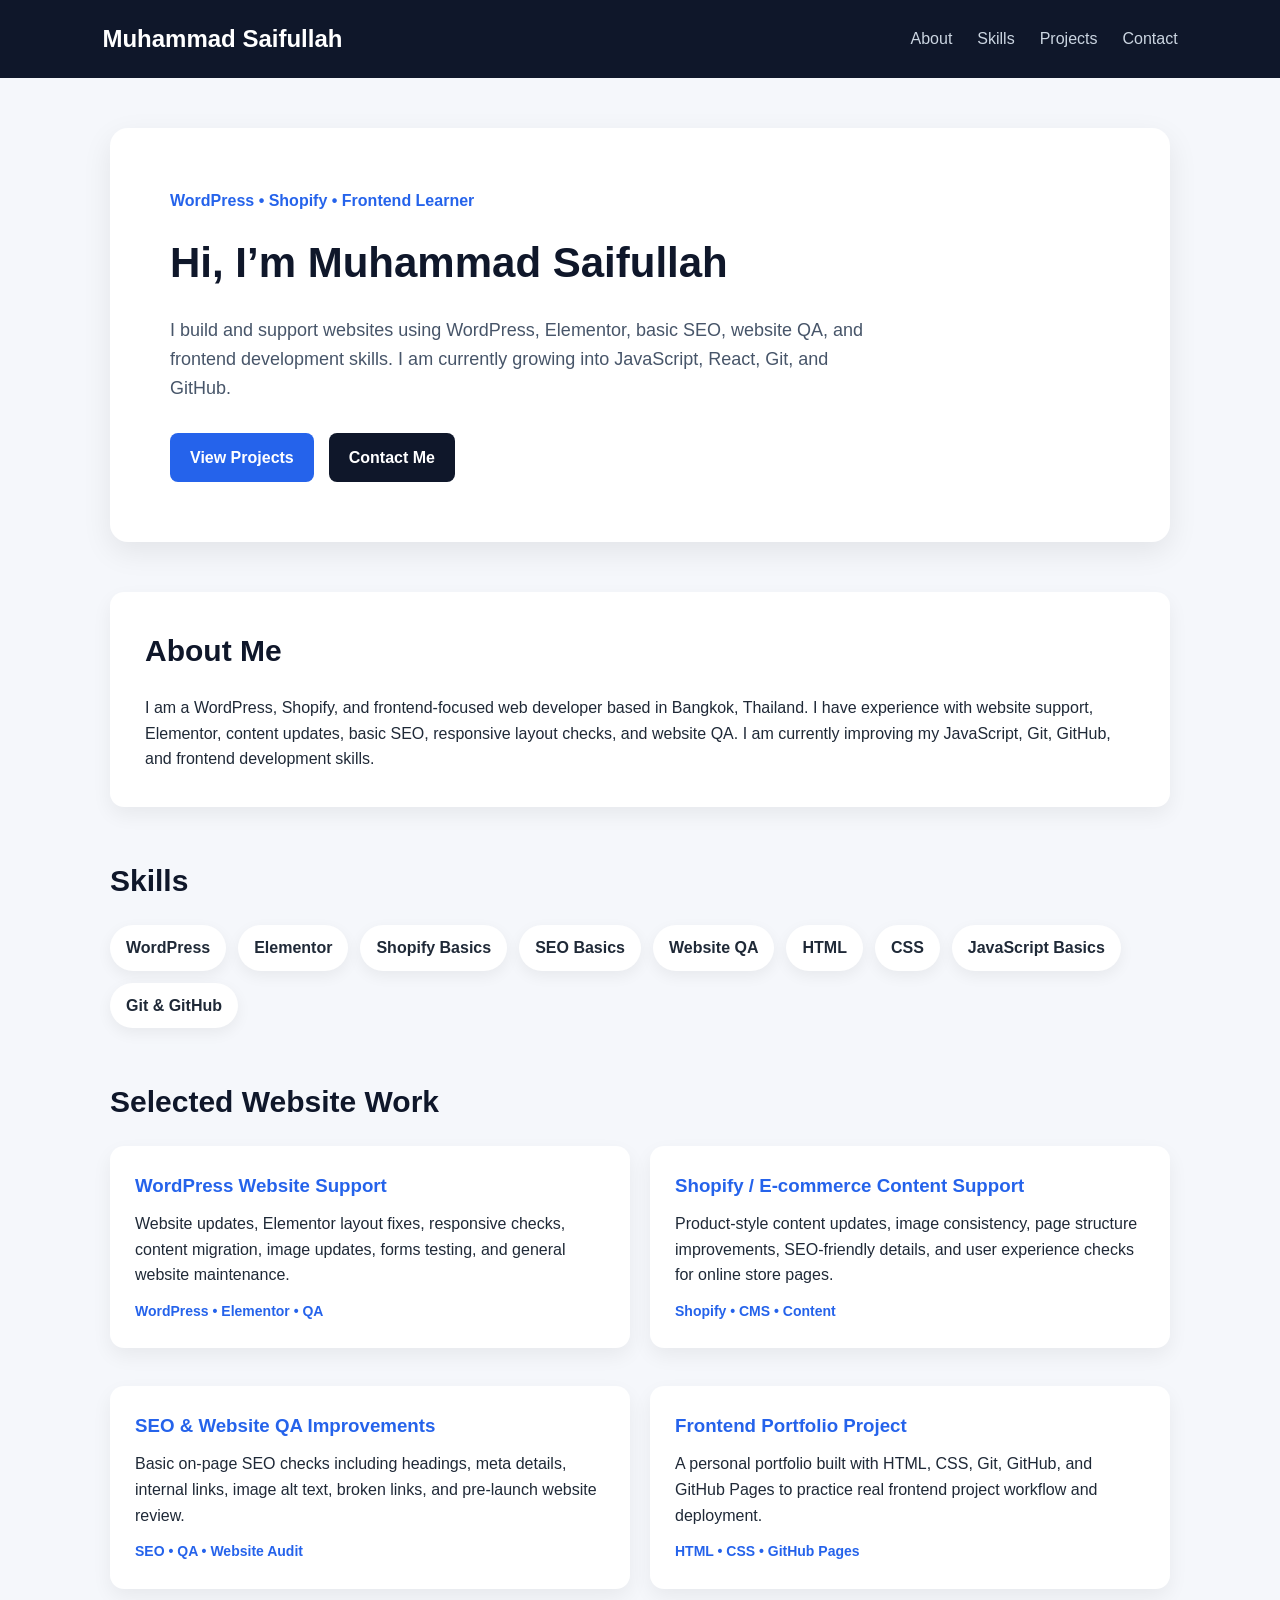
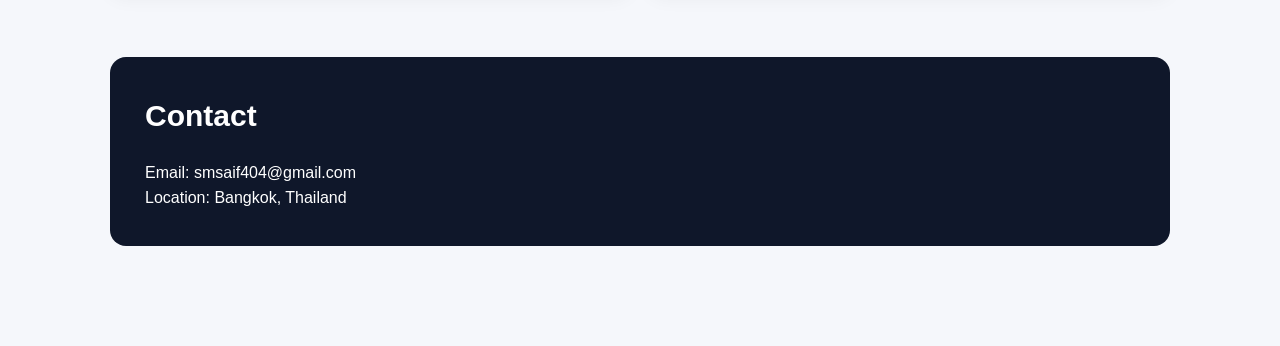
==== index.html @ 424e36cb "Improve projects section" ====
<!DOCTYPE html>
<html lang="en">
<head>
  <meta charset="UTF-8" />
  <meta name="viewport" content="width=device-width, initial-scale=1.0" />
  <title>Muhammad Saifullah | Portfolio</title>
  <link rel="stylesheet" href="style.css" />
</head>
<body>

  <header>
    <nav>
      <h2>Muhammad Saifullah</h2>

 <ul>
  <li><a href="#about">About</a></li>
  <li><a href="#skills">Skills</a></li>
  <li><a href="#projects">Projects</a></li>
  <li><a href="#contact">Contact</a></li>
</ul>
    </nav>
  </header>

  <main>
    <section class="hero">
      <p class="tagline">WordPress • Shopify • Frontend Learner</p>

      <h1>Hi, I’m Muhammad Saifullah</h1>

      <p class="hero-text">
        I build and support websites using WordPress, Elementor, basic SEO,
        website QA, and frontend development skills. I am currently growing
        into JavaScript, React, Git, and GitHub.
      </p>

      <div class="hero-buttons">
        <a href="#projects">View Projects</a>
        <a href="#contact">Contact Me</a>
      </div>
    </section>
<section id="about">
  <h2>About Me</h2>
  <p>
    I am a WordPress, Shopify, and frontend-focused web developer based in Bangkok,
    Thailand. I have experience with website support, Elementor, content updates,
    basic SEO, responsive layout checks, and website QA. I am currently improving
    my JavaScript, Git, GitHub, and frontend development skills.
  </p>
</section>
    <section id="skills">
      <h2>Skills</h2>

      <div class="skills-list">
        <span>WordPress</span>
        <span>Elementor</span>
        <span>Shopify Basics</span>
        <span>SEO Basics</span>
        <span>Website QA</span>
        <span>HTML</span>
        <span>CSS</span>
        <span>JavaScript Basics</span>
        <span>Git & GitHub</span>
      </div>
    </section>

<section id="projects">
  <h2>Selected Website Work</h2>

  <div class="projects-grid">
    <div class="project-card">
      <h3>WordPress Website Support</h3>
      <p>
        Website updates, Elementor layout fixes, responsive checks, content migration,
        image updates, forms testing, and general website maintenance.
      </p>
      <span>WordPress • Elementor • QA</span>
    </div>

    <div class="project-card">
      <h3>Shopify / E-commerce Content Support</h3>
      <p>
        Product-style content updates, image consistency, page structure improvements,
        SEO-friendly details, and user experience checks for online store pages.
      </p>
      <span>Shopify • CMS • Content</span>
    </div>

    <div class="project-card">
      <h3>SEO & Website QA Improvements</h3>
      <p>
        Basic on-page SEO checks including headings, meta details, internal links,
        image alt text, broken links, and pre-launch website review.
      </p>
      <span>SEO • QA • Website Audit</span>
    </div>

    <div class="project-card">
      <h3>Frontend Portfolio Project</h3>
      <p>
        A personal portfolio built with HTML, CSS, Git, GitHub, and GitHub Pages
        to practice real frontend project workflow and deployment.
      </p>
      <span>HTML • CSS • GitHub Pages</span>
    </div>
  </div>
</section>

    <section id="contact">
      <h2>Contact</h2>
      <p>Email: smsaif404@gmail.com</p>
      <p>Location: Bangkok, Thailand</p>
    </section>
  </main>

</body>
</html>
---- style.css ----
* {
  margin: 0;
  padding: 0;
  box-sizing: border-box;
}

body {
  font-family: Arial, sans-serif;
  background: #f5f7fb;
  color: #1f2937;
  line-height: 1.6;
}

header {
  background: #0f172a;
  color: white;
  padding: 20px 8%;
}

nav {
  display: flex;
  justify-content: space-between;
  align-items: center;
}

nav h2 {
  font-size: 24px;
}

nav ul {
  list-style: none;
  display: flex;
  gap: 25px;
}

nav li {
  cursor: pointer;
  color: #cbd5e1;
}

nav li:hover {
  color: white;
}

main {
  max-width: 1100px;
  margin: 0 auto;
  padding: 50px 20px;
}

.hero {
  background: white;
  padding: 60px;
  border-radius: 18px;
  box-shadow: 0 10px 30px rgba(0, 0, 0, 0.08);
  margin-bottom: 50px;
}

.tagline {
  color: #2563eb;
  font-weight: bold;
  margin-bottom: 15px;
}

.hero h1 {
  font-size: 42px;
  margin-bottom: 20px;
  color: #0f172a;
}

.hero-text {
  max-width: 700px;
  font-size: 18px;
  color: #475569;
  margin-bottom: 30px;
}

.hero-buttons {
  display: flex;
  gap: 15px;
}

.hero-buttons a {
  text-decoration: none;
  background: #2563eb;
  color: white;
  padding: 12px 20px;
  border-radius: 8px;
  font-weight: bold;
}

.hero-buttons a:nth-child(2) {
  background: #0f172a;
}

section {
  margin-bottom: 50px;
}

section h2 {
  font-size: 30px;
  margin-bottom: 20px;
  color: #0f172a;
}

.skills-list {
  display: flex;
  flex-wrap: wrap;
  gap: 12px;
}

.skills-list span {
  background: white;
  padding: 10px 16px;
  border-radius: 30px;
  box-shadow: 0 5px 15px rgba(0, 0, 0, 0.06);
  font-weight: bold;
}

.project-card {
  background: white;
  padding: 25px;
  border-radius: 14px;
  margin-bottom: 18px;
  box-shadow: 0 8px 20px rgba(0, 0, 0, 0.06);
}
.projects-grid {
  display: grid;
  grid-template-columns: repeat(2, 1fr);
  gap: 20px;
}

.project-card span {
  display: inline-block;
  margin-top: 12px;
  color: #2563eb;
  font-weight: bold;
  font-size: 14px;
}

@media (max-width: 768px) {
  .projects-grid {
    grid-template-columns: 1fr;
  }
}

.project-card h3 {
  color: #2563eb;
  margin-bottom: 10px;
}

#contact {
  background: #0f172a;
  color: white;
  padding: 35px;
  border-radius: 16px;
}

#contact h2 {
  color: white;
}

@media (max-width: 768px) {
  nav {
    flex-direction: column;
    gap: 15px;
  }

  nav ul {
    flex-wrap: wrap;
    justify-content: center;
  }

  .hero {
    padding: 35px 25px;
  }

  .hero h1 {
    font-size: 32px;
  }

  .hero-buttons {
    flex-direction: column;
  }
}

html {
  scroll-behavior: smooth;
}

nav a {
  text-decoration: none;
  color: #cbd5e1;
}

nav a:hover {
  color: white;
}

#about {
  background: white;
  padding: 35px;
  border-radius: 14px;
  box-shadow: 0 8px 20px rgba(0, 0, 0, 0.06);
}
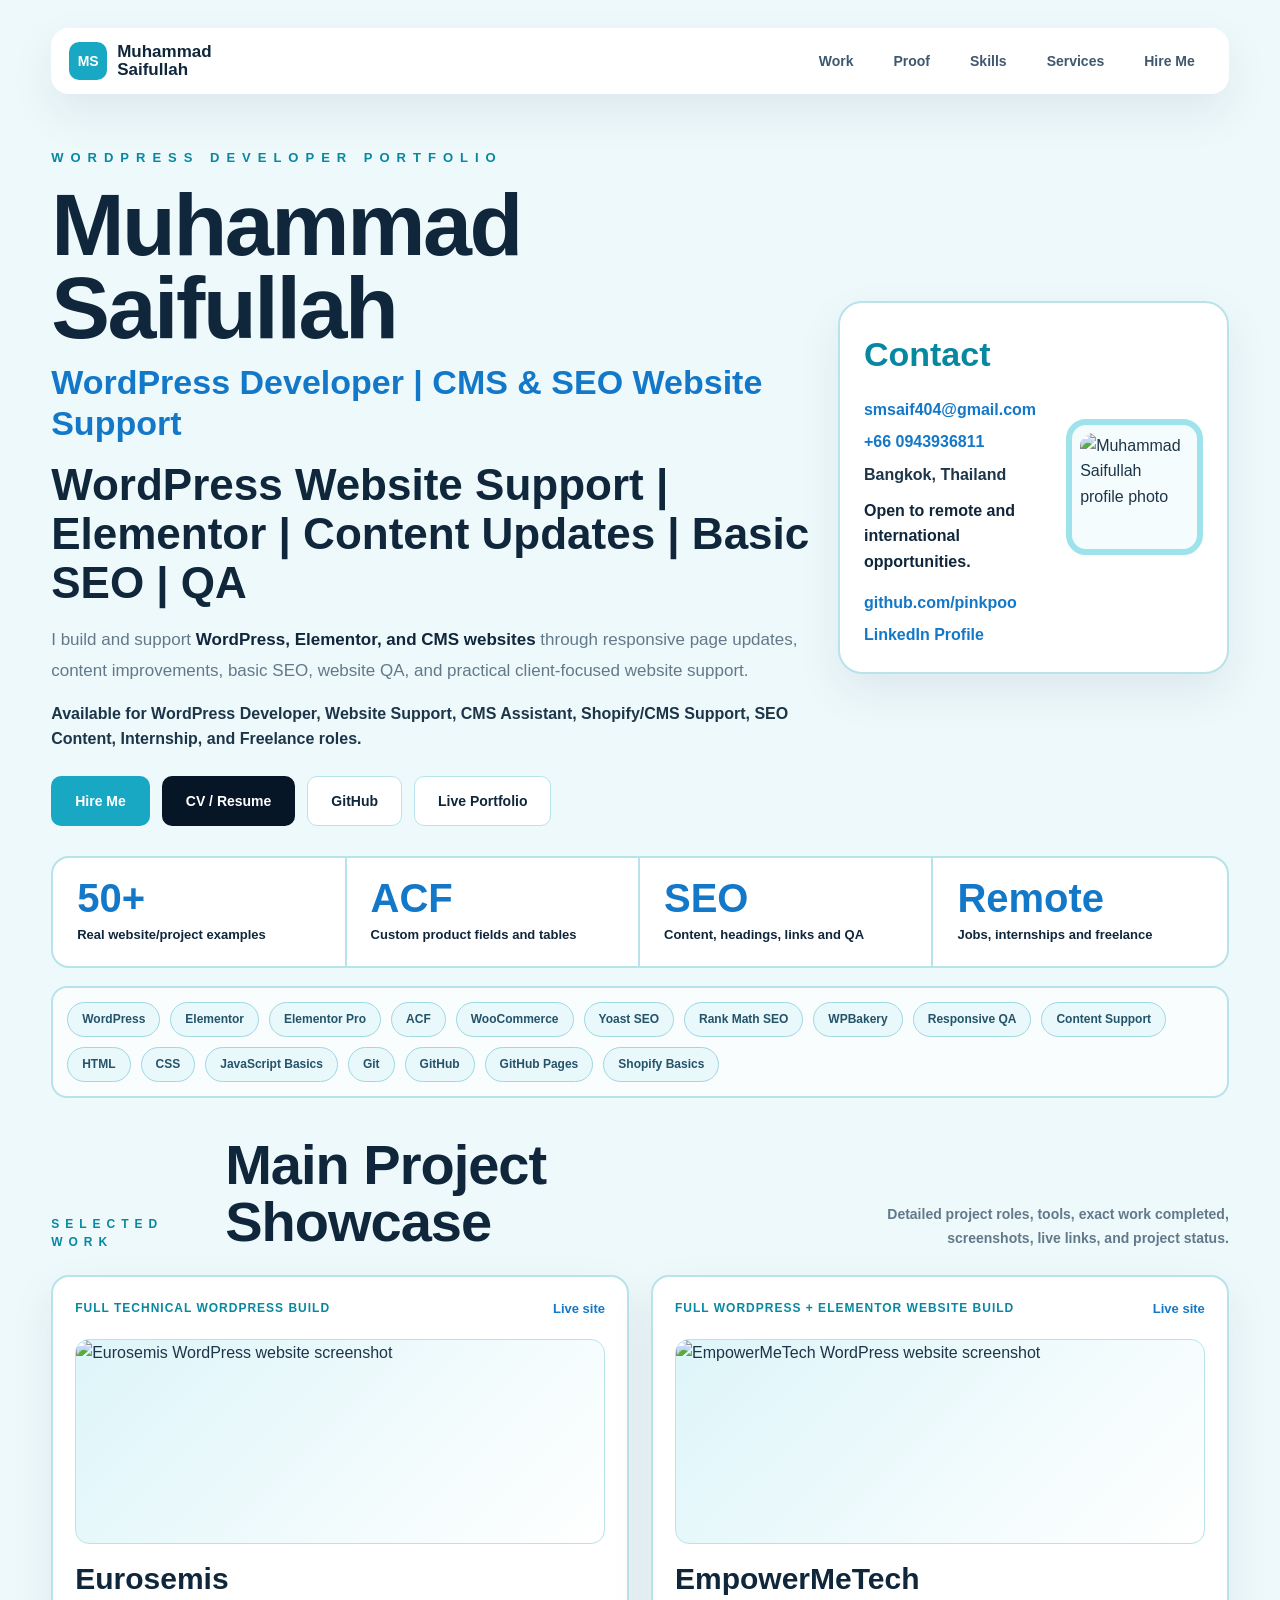
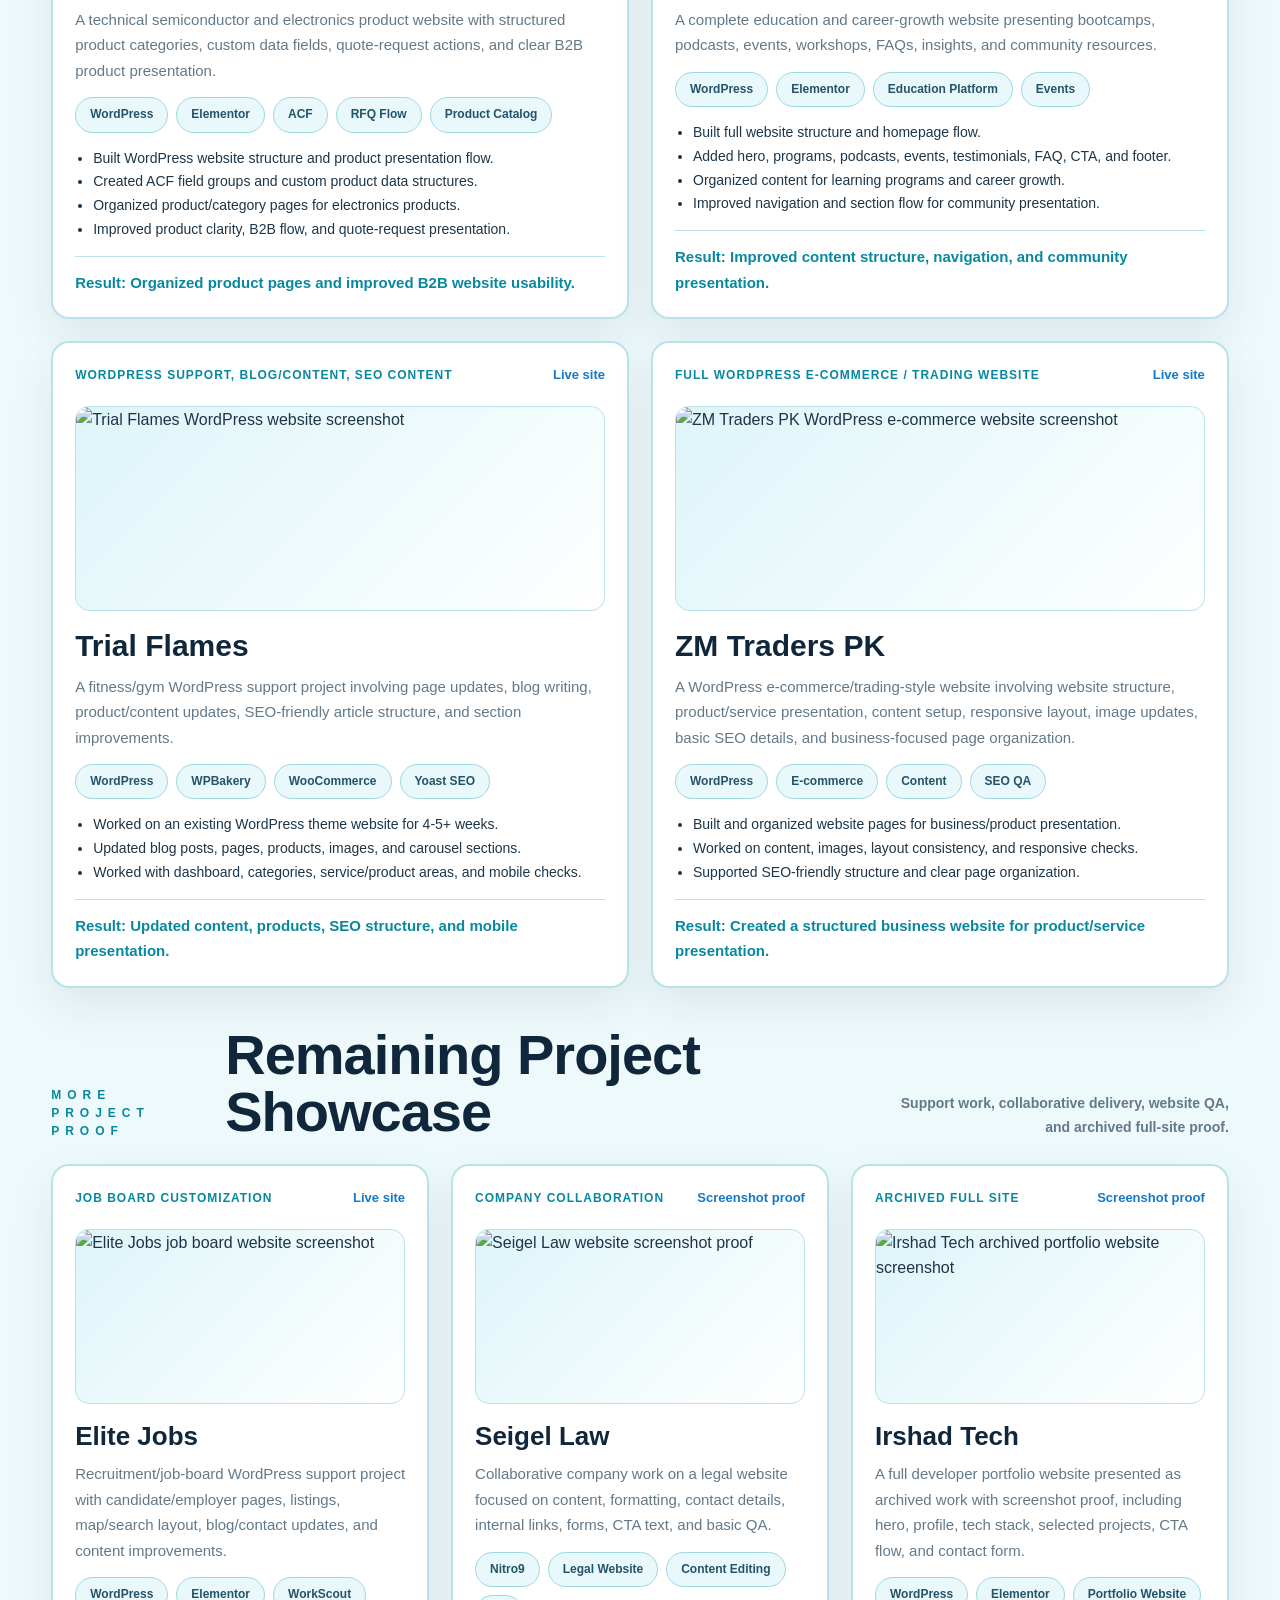
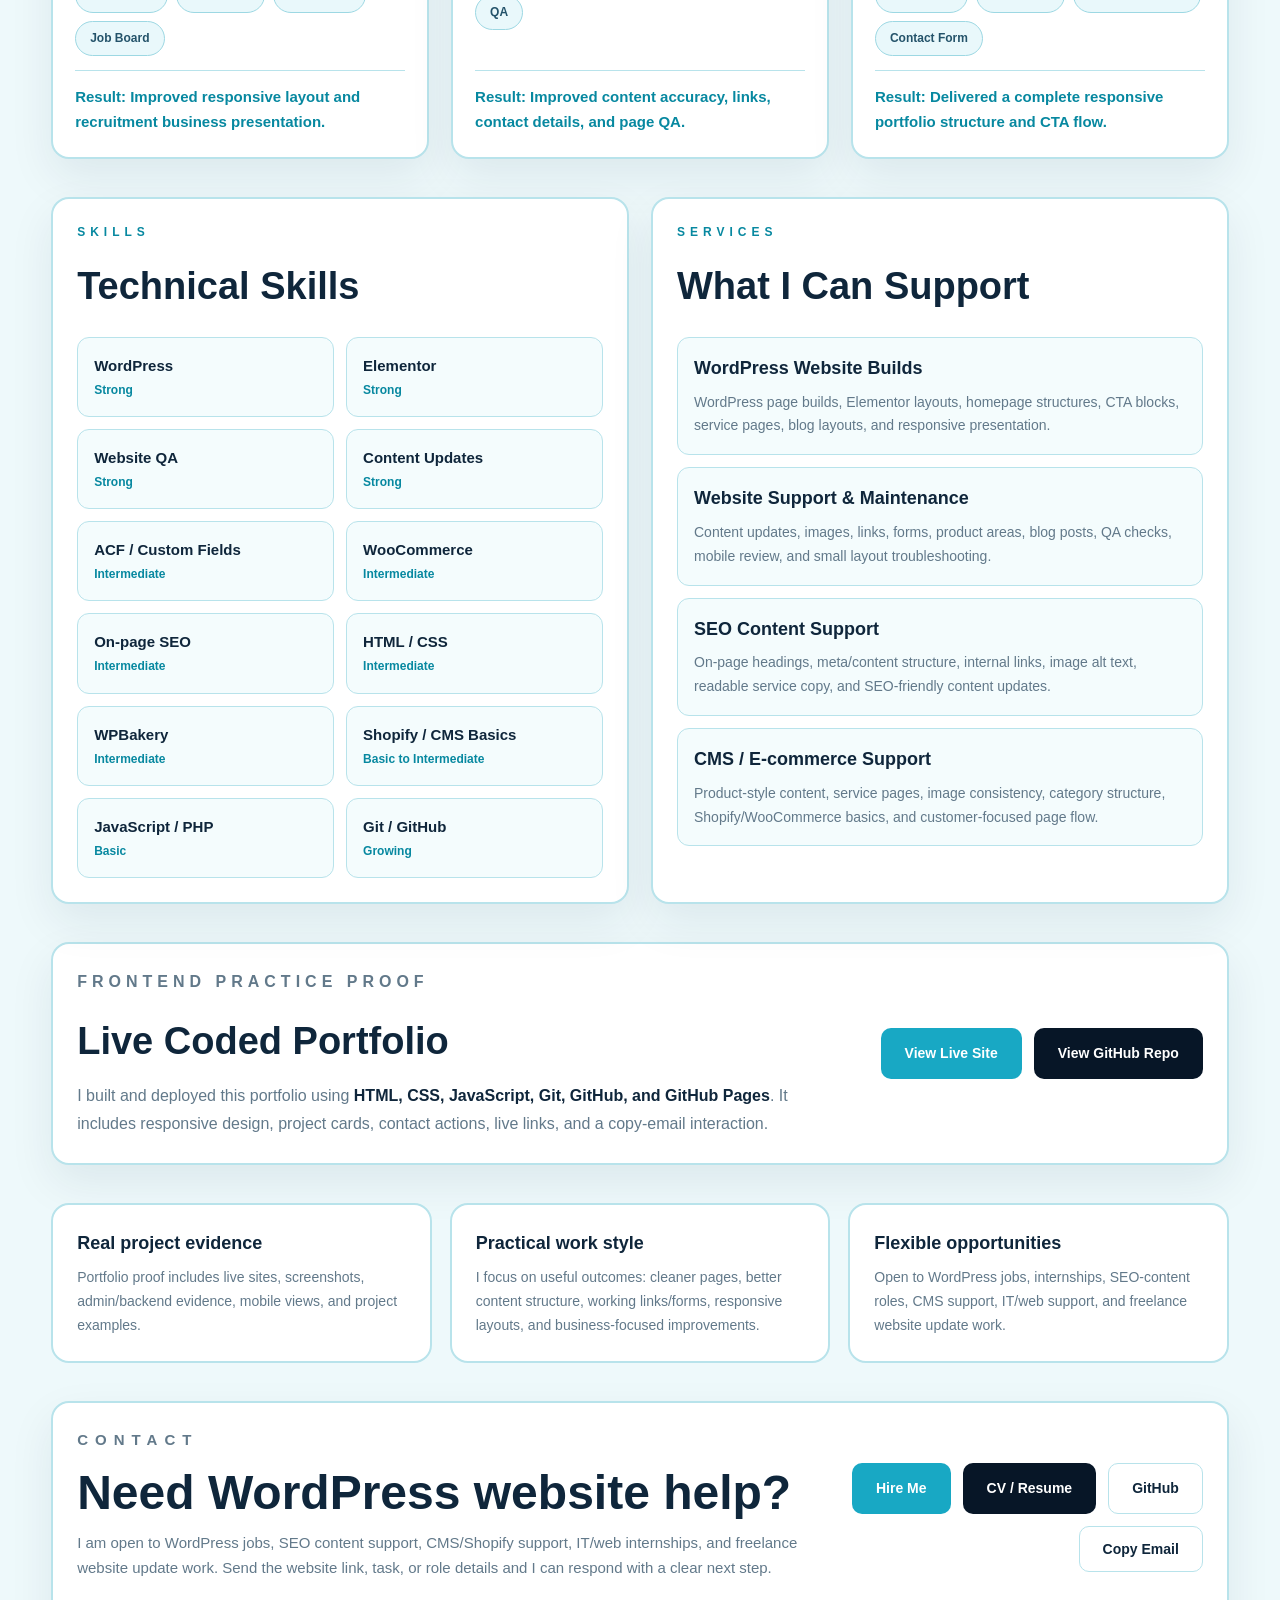
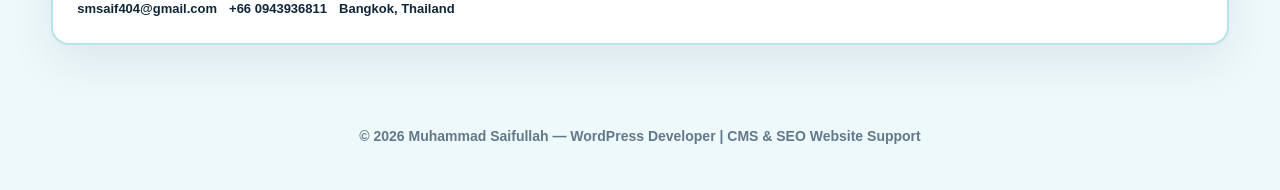
==== commit 810a486b: "Redesign final professional portfolio" ====
--- a/index.html
+++ b/index.html
@@ -3,114 +3,544 @@
 <head>
   <meta charset="UTF-8" />
   <meta name="viewport" content="width=device-width, initial-scale=1.0" />
-  <title>Muhammad Saifullah | Portfolio</title>
+
+  <meta
+    name="description"
+    content="Muhammad Saifullah - WordPress Developer, CMS Website Support, SEO Content Support, Elementor, ACF, WooCommerce, Website QA, and frontend portfolio."
+  />
+
+  <title>Muhammad Saifullah | WordPress Developer Portfolio</title>
   <link rel="stylesheet" href="style.css" />
 </head>
+
 <body>
-
-  <header>
-    <nav>
-      <h2>Muhammad Saifullah</h2>
-
- <ul>
-  <li><a href="#about">About</a></li>
-  <li><a href="#skills">Skills</a></li>
-  <li><a href="#projects">Projects</a></li>
-  <li><a href="#contact">Contact</a></li>
-</ul>
+  <header class="site-header">
+    <nav class="navbar">
+      <a href="#" class="logo" aria-label="Muhammad Saifullah Portfolio Home">
+        <span>MS</span>
+        <strong>Muhammad<br />Saifullah</strong>
+      </a>
+
+      <ul class="nav-links">
+        <li><a href="#work">Work</a></li>
+        <li><a href="#proof">Proof</a></li>
+        <li><a href="#skills">Skills</a></li>
+        <li><a href="#services">Services</a></li>
+        <li><a href="#contact">Hire Me</a></li>
+      </ul>
     </nav>
   </header>
 
   <main>
-    <section class="hero">
-      <p class="tagline">WordPress • Shopify • Frontend Learner</p>
-
-      <h1>Hi, I’m Muhammad Saifullah</h1>
-
-      <p class="hero-text">
-        I build and support websites using WordPress, Elementor, basic SEO,
-        website QA, and frontend development skills. I am currently growing
-        into JavaScript, React, Git, and GitHub.
-      </p>
-
-      <div class="hero-buttons">
-        <a href="#projects">View Projects</a>
-        <a href="#contact">Contact Me</a>
-      </div>
-    </section>
-<section id="about">
-  <h2>About Me</h2>
-  <p>
-    I am a WordPress, Shopify, and frontend-focused web developer based in Bangkok,
-    Thailand. I have experience with website support, Elementor, content updates,
-    basic SEO, responsive layout checks, and website QA. I am currently improving
-    my JavaScript, Git, GitHub, and frontend development skills.
-  </p>
-</section>
-    <section id="skills">
-      <h2>Skills</h2>
-
-      <div class="skills-list">
-        <span>WordPress</span>
-        <span>Elementor</span>
-        <span>Shopify Basics</span>
-        <span>SEO Basics</span>
-        <span>Website QA</span>
-        <span>HTML</span>
-        <span>CSS</span>
-        <span>JavaScript Basics</span>
-        <span>Git & GitHub</span>
-      </div>
-    </section>
-
-<section id="projects">
-  <h2>Selected Website Work</h2>
-
-  <div class="projects-grid">
-    <div class="project-card">
-      <h3>WordPress Website Support</h3>
-      <p>
-        Website updates, Elementor layout fixes, responsive checks, content migration,
-        image updates, forms testing, and general website maintenance.
-      </p>
-      <span>WordPress • Elementor • QA</span>
-    </div>
-
-    <div class="project-card">
-      <h3>Shopify / E-commerce Content Support</h3>
-      <p>
-        Product-style content updates, image consistency, page structure improvements,
-        SEO-friendly details, and user experience checks for online store pages.
-      </p>
-      <span>Shopify • CMS • Content</span>
-    </div>
-
-    <div class="project-card">
-      <h3>SEO & Website QA Improvements</h3>
-      <p>
-        Basic on-page SEO checks including headings, meta details, internal links,
-        image alt text, broken links, and pre-launch website review.
-      </p>
-      <span>SEO • QA • Website Audit</span>
-    </div>
-
-    <div class="project-card">
-      <h3>Frontend Portfolio Project</h3>
-      <p>
-        A personal portfolio built with HTML, CSS, Git, GitHub, and GitHub Pages
-        to practice real frontend project workflow and deployment.
-      </p>
-      <span>HTML • CSS • GitHub Pages</span>
-    </div>
-  </div>
-</section>
-
-    <section id="contact">
-      <h2>Contact</h2>
-      <p>Email: smsaif404@gmail.com</p>
-      <p>Location: Bangkok, Thailand</p>
+    <!-- HERO -->
+    <section class="hero-section">
+      <div class="hero-content">
+        <p class="eyebrow">WordPress Developer Portfolio</p>
+
+        <h1>Muhammad Saifullah</h1>
+
+        <h2>WordPress Developer | CMS & SEO Website Support</h2>
+
+        <h3>
+          WordPress Website Support | Elementor | Content Updates | Basic SEO | QA
+        </h3>
+
+        <p class="hero-text">
+          I build and support <strong>WordPress, Elementor, and CMS websites</strong>
+          through responsive page updates, content improvements, basic SEO, website QA,
+          and practical client-focused website support.
+        </p>
+
+        <p class="availability">
+          Available for <strong>WordPress Developer, Website Support, CMS Assistant,
+          Shopify/CMS Support, SEO Content, Internship, and Freelance roles.</strong>
+        </p>
+
+        <div class="hero-buttons">
+          <a href="#contact" class="btn primary">Hire Me</a>
+          <a href="#" class="btn dark">CV / Resume</a>
+          <a href="https://github.com/pinkpoo" target="_blank" class="btn light">GitHub</a>
+          <a href="https://pinkpoo.github.io/saifullah-portfolio/" target="_blank" class="btn light">Live Portfolio</a>
+        </div>
+      </div>
+
+      <aside class="contact-card">
+        <div class="profile-wrap">
+          <img src="images/profile.jpg" alt="Muhammad Saifullah profile photo" />
+        </div>
+
+        <div class="contact-info">
+          <h2>Contact</h2>
+
+          <p><a href="mailto:smsaif404@gmail.com">smsaif404@gmail.com</a></p>
+          <p><a href="tel:+660943936811">+66 0943936811</a></p>
+          <p><strong>Bangkok, Thailand</strong></p>
+
+          <p class="open-note">Open to remote and international opportunities.</p>
+
+          <div class="contact-links">
+            <a href="https://github.com/pinkpoo" target="_blank">github.com/pinkpoo</a>
+            <a href="https://www.linkedin.com/in/muhammad-saifullah-8a2a783a8" target="_blank">LinkedIn Profile</a>
+          </div>
+        </div>
+      </aside>
+    </section>
+
+    <!-- STATS -->
+    <section class="stats-row" aria-label="Portfolio highlights">
+      <div>
+        <strong>50+</strong>
+        <span>Real website/project examples</span>
+      </div>
+
+      <div>
+        <strong>ACF</strong>
+        <span>Custom product fields and tables</span>
+      </div>
+
+      <div>
+        <strong>SEO</strong>
+        <span>Content, headings, links and QA</span>
+      </div>
+
+      <div>
+        <strong>Remote</strong>
+        <span>Jobs, internships and freelance</span>
+      </div>
+    </section>
+
+    <!-- TOOLS -->
+    <section class="tool-badges" aria-label="Tools and platforms">
+      <span>WordPress</span>
+      <span>Elementor</span>
+      <span>Elementor Pro</span>
+      <span>ACF</span>
+      <span>WooCommerce</span>
+      <span>Yoast SEO</span>
+      <span>Rank Math SEO</span>
+      <span>WPBakery</span>
+      <span>Responsive QA</span>
+      <span>Content Support</span>
+      <span>HTML</span>
+      <span>CSS</span>
+      <span>JavaScript Basics</span>
+      <span>Git</span>
+      <span>GitHub</span>
+      <span>GitHub Pages</span>
+      <span>Shopify Basics</span>
+    </section>
+
+    <!-- MAIN WORK -->
+    <section id="work" class="section-block">
+      <div class="showcase-heading">
+        <div class="section-kicker">Selected Work</div>
+
+        <h2 class="section-title">Main Project<br />Showcase</h2>
+
+        <p class="section-note">
+          Detailed project roles, tools, exact work completed, screenshots, live links,
+          and project status.
+        </p>
+      </div>
+
+      <div class="projects-grid">
+        <!-- Eurosemis -->
+        <article class="project-card featured-card">
+          <div class="project-top">
+            <span>Full Technical WordPress Build</span>
+            <a href="https://eurosemis.com" target="_blank">Live site</a>
+          </div>
+
+          <div class="project-image">
+            <img src="images/eurosemis.jpg" alt="Eurosemis WordPress website screenshot" />
+          </div>
+
+          <h3>Eurosemis</h3>
+
+          <p>
+            A technical semiconductor and electronics product website with structured
+            product categories, custom data fields, quote-request actions, and clear B2B
+            product presentation.
+          </p>
+
+          <div class="tags">
+            <span>WordPress</span>
+            <span>Elementor</span>
+            <span>ACF</span>
+            <span>RFQ Flow</span>
+            <span>Product Catalog</span>
+          </div>
+
+          <ul>
+            <li>Built WordPress website structure and product presentation flow.</li>
+            <li>Created ACF field groups and custom product data structures.</li>
+            <li>Organized product/category pages for electronics products.</li>
+            <li>Improved product clarity, B2B flow, and quote-request presentation.</li>
+          </ul>
+
+          <p class="result">Result: Organized product pages and improved B2B website usability.</p>
+        </article>
+
+        <!-- EmpowerMeTech -->
+        <article class="project-card featured-card">
+          <div class="project-top">
+            <span>Full WordPress + Elementor Website Build</span>
+            <a href="https://empowermetech.org" target="_blank">Live site</a>
+          </div>
+
+          <div class="project-image">
+            <img src="images/empowermetech.jpg" alt="EmpowerMeTech WordPress website screenshot" />
+          </div>
+
+          <h3>EmpowerMeTech</h3>
+
+          <p>
+            A complete education and career-growth website presenting bootcamps, podcasts,
+            events, workshops, FAQs, insights, and community resources.
+          </p>
+
+          <div class="tags">
+            <span>WordPress</span>
+            <span>Elementor</span>
+            <span>Education Platform</span>
+            <span>Events</span>
+          </div>
+
+          <ul>
+            <li>Built full website structure and homepage flow.</li>
+            <li>Added hero, programs, podcasts, events, testimonials, FAQ, CTA, and footer.</li>
+            <li>Organized content for learning programs and career growth.</li>
+            <li>Improved navigation and section flow for community presentation.</li>
+          </ul>
+
+          <p class="result">Result: Improved content structure, navigation, and community presentation.</p>
+        </article>
+
+        <!-- Trial Flames -->
+        <article class="project-card">
+          <div class="project-top">
+            <span>WordPress Support, Blog/Content, SEO Content</span>
+            <a href="https://trialflames.com" target="_blank">Live site</a>
+          </div>
+
+          <div class="project-image">
+            <img src="images/trialflames.jpg" alt="Trial Flames WordPress website screenshot" />
+          </div>
+
+          <h3>Trial Flames</h3>
+
+          <p>
+            A fitness/gym WordPress support project involving page updates, blog writing,
+            product/content updates, SEO-friendly article structure, and section improvements.
+          </p>
+
+          <div class="tags">
+            <span>WordPress</span>
+            <span>WPBakery</span>
+            <span>WooCommerce</span>
+            <span>Yoast SEO</span>
+          </div>
+
+          <ul>
+            <li>Worked on an existing WordPress theme website for 4-5+ weeks.</li>
+            <li>Updated blog posts, pages, products, images, and carousel sections.</li>
+            <li>Worked with dashboard, categories, service/product areas, and mobile checks.</li>
+          </ul>
+
+          <p class="result">Result: Updated content, products, SEO structure, and mobile presentation.</p>
+        </article>
+
+        <!-- ZM Traders -->
+        <article class="project-card">
+          <div class="project-top">
+            <span>Full WordPress E-commerce / Trading Website</span>
+            <a href="https://zmtraderspk.com/" target="_blank">Live site</a>
+          </div>
+
+          <div class="project-image">
+            <img src="images/zmtraderspk.jpg" alt="ZM Traders PK WordPress e-commerce website screenshot" />
+          </div>
+
+          <h3>ZM Traders PK</h3>
+
+          <p>
+            A WordPress e-commerce/trading-style website involving website structure,
+            product/service presentation, content setup, responsive layout, image updates,
+            basic SEO details, and business-focused page organization.
+          </p>
+
+          <div class="tags">
+            <span>WordPress</span>
+            <span>E-commerce</span>
+            <span>Content</span>
+            <span>SEO QA</span>
+          </div>
+
+          <ul>
+            <li>Built and organized website pages for business/product presentation.</li>
+            <li>Worked on content, images, layout consistency, and responsive checks.</li>
+            <li>Supported SEO-friendly structure and clear page organization.</li>
+          </ul>
+
+          <p class="result">Result: Created a structured business website for product/service presentation.</p>
+        </article>
+      </div>
+    </section>
+
+    <!-- MORE PROOF -->
+    <section id="proof" class="section-block">
+      <div class="showcase-heading">
+        <div class="section-kicker">More Project Proof</div>
+
+        <h2 class="section-title">Remaining Project<br />Showcase</h2>
+
+        <p class="section-note">
+          Support work, collaborative delivery, website QA, and archived full-site proof.
+        </p>
+      </div>
+
+      <div class="projects-grid three-grid">
+        <!-- Elite Jobs -->
+        <article class="project-card small-card">
+          <div class="project-top">
+            <span>Job Board Customization</span>
+            <a href="https://jobs.eliteswebsolutions.com" target="_blank">Live site</a>
+          </div>
+
+          <div class="project-image small-image">
+            <img src="images/elitejobs.jpg" alt="Elite Jobs job board website screenshot" />
+          </div>
+
+          <h3>Elite Jobs</h3>
+
+          <p>
+            Recruitment/job-board WordPress support project with candidate/employer pages,
+            listings, map/search layout, blog/contact updates, and content improvements.
+          </p>
+
+          <div class="tags">
+            <span>WordPress</span>
+            <span>Elementor</span>
+            <span>WorkScout</span>
+            <span>Job Board</span>
+          </div>
+
+          <p class="result">Result: Improved responsive layout and recruitment business presentation.</p>
+        </article>
+
+        <!-- Seigel Law -->
+        <article class="project-card small-card">
+          <div class="project-top">
+            <span>Company Collaboration</span>
+            <a href="#" target="_blank">Screenshot proof</a>
+          </div>
+
+          <div class="project-image small-image">
+            <img src="images/seigellaw.jpg" alt="Seigel Law website screenshot proof" />
+          </div>
+
+          <h3>Seigel Law</h3>
+
+          <p>
+            Collaborative company work on a legal website focused on content, formatting,
+            contact details, internal links, forms, CTA text, and basic QA.
+          </p>
+
+          <div class="tags">
+            <span>Nitro9</span>
+            <span>Legal Website</span>
+            <span>Content Editing</span>
+            <span>QA</span>
+          </div>
+
+          <p class="result">Result: Improved content accuracy, links, contact details, and page QA.</p>
+        </article>
+
+        <!-- Irshad Tech -->
+        <article class="project-card small-card">
+          <div class="project-top">
+            <span>Archived Full Site</span>
+            <a href="#" target="_blank">Screenshot proof</a>
+          </div>
+
+          <div class="project-image small-image">
+            <img src="images/irshadtech.jpg" alt="Irshad Tech archived portfolio website screenshot" />
+          </div>
+
+          <h3>Irshad Tech</h3>
+
+          <p>
+            A full developer portfolio website presented as archived work with screenshot proof,
+            including hero, profile, tech stack, selected projects, CTA flow, and contact form.
+          </p>
+
+          <div class="tags">
+            <span>WordPress</span>
+            <span>Elementor</span>
+            <span>Portfolio Website</span>
+            <span>Contact Form</span>
+          </div>
+
+          <p class="result">Result: Delivered a complete responsive portfolio structure and CTA flow.</p>
+        </article>
+      </div>
+    </section>
+
+    <!-- SKILLS + SERVICES -->
+    <section class="split-section">
+      <div id="skills" class="skills-box">
+        <p class="eyebrow small-eyebrow">Skills</p>
+        <h2>Technical Skills</h2>
+
+        <div class="skills-grid">
+          <div><strong>WordPress</strong><span>Strong</span></div>
+          <div><strong>Elementor</strong><span>Strong</span></div>
+          <div><strong>Website QA</strong><span>Strong</span></div>
+          <div><strong>Content Updates</strong><span>Strong</span></div>
+          <div><strong>ACF / Custom Fields</strong><span>Intermediate</span></div>
+          <div><strong>WooCommerce</strong><span>Intermediate</span></div>
+          <div><strong>On-page SEO</strong><span>Intermediate</span></div>
+          <div><strong>HTML / CSS</strong><span>Intermediate</span></div>
+          <div><strong>WPBakery</strong><span>Intermediate</span></div>
+          <div><strong>Shopify / CMS Basics</strong><span>Basic to Intermediate</span></div>
+          <div><strong>JavaScript / PHP</strong><span>Basic</span></div>
+          <div><strong>Git / GitHub</strong><span>Growing</span></div>
+        </div>
+      </div>
+
+      <div id="services" class="services-box">
+        <p class="eyebrow small-eyebrow">Services</p>
+        <h2>What I Can Support</h2>
+
+        <div class="services-grid">
+          <div>
+            <h3>WordPress Website Builds</h3>
+            <p>
+              WordPress page builds, Elementor layouts, homepage structures,
+              CTA blocks, service pages, blog layouts, and responsive presentation.
+            </p>
+          </div>
+
+          <div>
+            <h3>Website Support & Maintenance</h3>
+            <p>
+              Content updates, images, links, forms, product areas, blog posts,
+              QA checks, mobile review, and small layout troubleshooting.
+            </p>
+          </div>
+
+          <div>
+            <h3>SEO Content Support</h3>
+            <p>
+              On-page headings, meta/content structure, internal links, image alt text,
+              readable service copy, and SEO-friendly content updates.
+            </p>
+          </div>
+
+          <div>
+            <h3>CMS / E-commerce Support</h3>
+            <p>
+              Product-style content, service pages, image consistency, category structure,
+              Shopify/WooCommerce basics, and customer-focused page flow.
+            </p>
+          </div>
+        </div>
+      </div>
+    </section>
+
+    <!-- FRONTEND PROOF -->
+    <section class="frontend-proof">
+      <div>
+        <p class="eyebrow small-eyebrow">Frontend Practice Proof</p>
+        <h2>Live Coded Portfolio</h2>
+        <p>
+          I built and deployed this portfolio using <strong>HTML, CSS, JavaScript,
+          Git, GitHub, and GitHub Pages</strong>. It includes responsive design,
+          project cards, contact actions, live links, and a copy-email interaction.
+        </p>
+      </div>
+
+      <div class="frontend-actions">
+        <a href="https://pinkpoo.github.io/saifullah-portfolio/" target="_blank" class="btn primary">View Live Site</a>
+        <a href="https://github.com/pinkpoo/saifullah-portfolio" target="_blank" class="btn dark">View GitHub Repo</a>
+      </div>
+    </section>
+
+    <!-- WORK STYLE -->
+    <section class="proof-row">
+      <div>
+        <h3>Real project evidence</h3>
+        <p>
+          Portfolio proof includes live sites, screenshots, admin/backend evidence,
+          mobile views, and project examples.
+        </p>
+      </div>
+
+      <div>
+        <h3>Practical work style</h3>
+        <p>
+          I focus on useful outcomes: cleaner pages, better content structure,
+          working links/forms, responsive layouts, and business-focused improvements.
+        </p>
+      </div>
+
+      <div>
+        <h3>Flexible opportunities</h3>
+        <p>
+          Open to WordPress jobs, internships, SEO-content roles, CMS support,
+          IT/web support, and freelance website update work.
+        </p>
+      </div>
+    </section>
+
+    <!-- CONTACT CTA -->
+    <section id="contact" class="final-cta">
+      <div>
+        <p class="eyebrow">Contact</p>
+
+        <h2>Need WordPress website help?</h2>
+
+        <p>
+          I am open to WordPress jobs, SEO content support, CMS/Shopify support,
+          IT/web internships, and freelance website update work. Send the website link,
+          task, or role details and I can respond with a clear next step.
+        </p>
+
+        <div class="contact-meta">
+          <span>smsaif404@gmail.com</span>
+          <span>+66 0943936811</span>
+          <span>Bangkok, Thailand</span>
+        </div>
+      </div>
+
+      <div class="cta-actions">
+        <a href="mailto:smsaif404@gmail.com" class="btn primary">Hire Me</a>
+        <a href="#" class="btn dark">CV / Resume</a>
+        <a href="https://github.com/pinkpoo" target="_blank" class="btn light">GitHub</a>
+        <button id="copyEmailBtn" class="btn light" type="button">Copy Email</button>
+        <p id="copyMessage"></p>
+      </div>
     </section>
   </main>
 
+  <footer>
+    <p>© 2026 Muhammad Saifullah — WordPress Developer | CMS & SEO Website Support</p>
+  </footer>
+
+  <script>
+    const copyEmailBtn = document.getElementById("copyEmailBtn");
+    const copyMessage = document.getElementById("copyMessage");
+
+    if (copyEmailBtn && copyMessage) {
+      copyEmailBtn.addEventListener("click", async function () {
+        try {
+          await navigator.clipboard.writeText("smsaif404@gmail.com");
+          copyMessage.textContent = "Email copied!";
+        } catch (error) {
+          copyMessage.textContent = "Email: smsaif404@gmail.com";
+        }
+      });
+    }
+  </script>
 </body>
 </html>
--- a/style.css
+++ b/style.css
@@ -4,202 +4,932 @@
   box-sizing: border-box;
 }
 
+:root {
+  --bg: #eef9fb;
+  --card: #ffffff;
+  --navy: #0f263b;
+  --text: #1d3548;
+  --muted: #62798a;
+  --teal: #18a8c4;
+  --teal-dark: #0788a0;
+  --blue: #1478c8;
+  --border: #b8e3eb;
+  --soft: #f4fcfd;
+  --shadow: 0 18px 45px rgba(15, 38, 59, 0.08);
+}
+
+html {
+  scroll-behavior: smooth;
+}
+
+html,
 body {
-  font-family: Arial, sans-serif;
-  background: #f5f7fb;
-  color: #1f2937;
+  width: 100%;
+  max-width: 100%;
+  overflow-x: hidden;
+}
+
+body {
+  font-family: Arial, Helvetica, sans-serif;
+  background: var(--bg);
+  color: var(--text);
   line-height: 1.6;
 }
 
-header {
-  background: #0f172a;
-  color: white;
-  padding: 20px 8%;
-}
-
-nav {
+a {
+  color: inherit;
+}
+
+img {
+  max-width: 100%;
+  display: block;
+}
+
+/* HEADER */
+
+.site-header {
+  padding: 28px 4% 10px;
+}
+
+.navbar {
+  max-width: 1320px;
+  margin: 0 auto;
+  background: var(--card);
+  border-radius: 18px;
+  padding: 14px 18px;
   display: flex;
   justify-content: space-between;
   align-items: center;
-}
-
-nav h2 {
-  font-size: 24px;
-}
-
-nav ul {
+  box-shadow: var(--shadow);
+}
+
+.logo {
+  text-decoration: none;
+  display: flex;
+  align-items: center;
+  gap: 10px;
+  color: var(--navy);
+}
+
+.logo span {
+  width: 38px;
+  height: 38px;
+  border-radius: 10px;
+  background: var(--teal);
+  color: white;
+  display: grid;
+  place-items: center;
+  font-size: 14px;
+  font-weight: 900;
+}
+
+.logo strong {
+  font-size: 17px;
+  line-height: 1.05;
+  font-weight: 900;
+}
+
+.nav-links {
   list-style: none;
   display: flex;
-  gap: 25px;
-}
-
-nav li {
-  cursor: pointer;
-  color: #cbd5e1;
-}
-
-nav li:hover {
-  color: white;
-}
+  align-items: center;
+  gap: 8px;
+}
+
+.nav-links a {
+  text-decoration: none;
+  padding: 10px 16px;
+  border-radius: 999px;
+  font-weight: 800;
+  font-size: 14px;
+  color: #3f5870;
+}
+
+.nav-links a:hover {
+  background: #e9f8fb;
+  color: var(--teal-dark);
+}
+
+/* LAYOUT */
 
 main {
-  max-width: 1100px;
+  max-width: 1320px;
   margin: 0 auto;
-  padding: 50px 20px;
-}
-
-.hero {
-  background: white;
-  padding: 60px;
-  border-radius: 18px;
-  box-shadow: 0 10px 30px rgba(0, 0, 0, 0.08);
-  margin-bottom: 50px;
-}
-
-.tagline {
-  color: #2563eb;
-  font-weight: bold;
-  margin-bottom: 15px;
-}
-
-.hero h1 {
-  font-size: 42px;
-  margin-bottom: 20px;
-  color: #0f172a;
+  padding: 26px 4% 52px;
+}
+
+/* HERO */
+
+.hero-section {
+  display: grid;
+  grid-template-columns: 1.32fr 0.68fr;
+  gap: 28px;
+  align-items: center;
+  margin-top: 18px;
+}
+
+.hero-content {
+  min-width: 0;
+}
+
+.eyebrow {
+  text-transform: uppercase;
+  letter-spacing: 7px;
+  color: var(--teal-dark);
+  font-size: 13px;
+  font-weight: 900;
+  margin-bottom: 14px;
+}
+
+.small-eyebrow {
+  letter-spacing: 5px;
+  font-size: 12px;
+}
+
+.hero-content h1 {
+  font-size: clamp(54px, 7vw, 88px);
+  line-height: 0.95;
+  color: var(--navy);
+  letter-spacing: -2.4px;
+  font-weight: 900;
+  margin-bottom: 12px;
+}
+
+.hero-content h2 {
+  font-size: clamp(24px, 3vw, 34px);
+  line-height: 1.2;
+  color: var(--blue);
+  font-weight: 900;
+  margin-bottom: 16px;
+}
+
+.hero-content h3 {
+  font-size: clamp(28px, 3.6vw, 44px);
+  line-height: 1.12;
+  color: var(--navy);
+  font-weight: 900;
+  max-width: 950px;
+  margin-bottom: 18px;
 }
 
 .hero-text {
-  max-width: 700px;
-  font-size: 18px;
-  color: #475569;
-  margin-bottom: 30px;
-}
-
-.hero-buttons {
-  display: flex;
-  gap: 15px;
-}
-
-.hero-buttons a {
-  text-decoration: none;
-  background: #2563eb;
-  color: white;
-  padding: 12px 20px;
-  border-radius: 8px;
-  font-weight: bold;
-}
-
-.hero-buttons a:nth-child(2) {
-  background: #0f172a;
-}
-
-section {
-  margin-bottom: 50px;
-}
-
-section h2 {
-  font-size: 30px;
-  margin-bottom: 20px;
-  color: #0f172a;
-}
-
-.skills-list {
+  color: var(--muted);
+  max-width: 900px;
+  margin-bottom: 14px;
+  font-size: 17px;
+  line-height: 1.8;
+}
+
+.hero-text strong {
+  color: var(--navy);
+}
+
+.availability {
+  font-weight: 800;
+  color: var(--text);
+  margin-bottom: 24px;
+}
+
+.hero-buttons,
+.cta-actions,
+.frontend-actions {
   display: flex;
   flex-wrap: wrap;
   gap: 12px;
 }
 
-.skills-list span {
+.btn {
+  text-decoration: none;
+  border: 1px solid transparent;
+  border-radius: 10px;
+  padding: 13px 23px;
+  font-weight: 900;
+  font-size: 14px;
+  cursor: pointer;
+  display: inline-flex;
+  align-items: center;
+  justify-content: center;
+  min-height: 46px;
+  font-family: inherit;
+}
+
+.btn.primary {
+  background: var(--teal);
+  color: white;
+}
+
+.btn.primary:hover {
+  background: var(--teal-dark);
+}
+
+.btn.dark {
+  background: #071627;
+  color: white;
+}
+
+.btn.light {
   background: white;
-  padding: 10px 16px;
-  border-radius: 30px;
-  box-shadow: 0 5px 15px rgba(0, 0, 0, 0.06);
-  font-weight: bold;
+  color: var(--navy);
+  border-color: var(--border);
+}
+
+.btn.light:hover {
+  background: #e9f8fb;
+}
+
+/* CONTACT CARD */
+
+.contact-card {
+  background: var(--card);
+  border: 2px solid var(--border);
+  border-radius: 24px;
+  padding: 24px;
+  display: grid;
+  grid-template-columns: 1fr 0.75fr;
+  gap: 20px;
+  align-items: center;
+  box-shadow: var(--shadow);
+}
+
+.profile-wrap {
+  order: 2;
+  border: 6px solid #9ee3eb;
+  border-radius: 20px;
+  padding: 8px;
+  background: var(--soft);
+}
+
+.profile-wrap img {
+  width: 100%;
+  aspect-ratio: 1 / 1;
+  object-fit: cover;
+  border-radius: 14px;
+}
+
+.contact-info {
+  min-width: 0;
+}
+
+.contact-card h2 {
+  font-size: 34px;
+  color: var(--teal-dark);
+  margin-bottom: 16px;
+  font-weight: 900;
+}
+
+.contact-card p {
+  margin-bottom: 7px;
+  font-weight: 800;
+}
+
+.contact-card a {
+  color: var(--blue);
+  text-decoration: none;
+  font-weight: 900;
+}
+
+.contact-card a:hover {
+  text-decoration: underline;
+}
+
+.open-note {
+  color: var(--navy);
+  margin-top: 10px;
+}
+
+.contact-links {
+  margin-top: 16px;
+  display: grid;
+  gap: 6px;
+  word-break: break-word;
+}
+
+/* STATS */
+
+.stats-row {
+  margin-top: 30px;
+  background: var(--card);
+  border: 2px solid var(--border);
+  border-radius: 18px;
+  display: grid;
+  grid-template-columns: repeat(4, 1fr);
+  overflow: hidden;
+}
+
+.stats-row div {
+  padding: 20px 24px;
+  border-right: 2px solid var(--border);
+}
+
+.stats-row div:last-child {
+  border-right: none;
+}
+
+.stats-row strong {
+  display: block;
+  color: var(--blue);
+  font-size: 40px;
+  line-height: 1;
+  margin-bottom: 7px;
+  font-weight: 900;
+}
+
+.stats-row span {
+  display: block;
+  font-size: 13px;
+  font-weight: 900;
+  color: var(--navy);
+}
+
+/* BADGES */
+
+.tool-badges {
+  margin-top: 18px;
+  background: rgba(255, 255, 255, 0.72);
+  border: 2px solid var(--border);
+  border-radius: 16px;
+  padding: 14px;
+  display: flex;
+  flex-wrap: wrap;
+  gap: 10px;
+}
+
+.tool-badges span,
+.tags span {
+  background: #e9f8fb;
+  color: #24536a;
+  border: 1px solid #9dd8e3;
+  border-radius: 999px;
+  padding: 7px 14px;
+  font-size: 12px;
+  font-weight: 900;
+}
+
+/* SECTION HEADINGS */
+
+.section-block,
+.split-section,
+.proof-row,
+.final-cta,
+.frontend-proof {
+  margin-top: 38px;
+}
+
+.showcase-heading {
+  display: grid;
+  grid-template-columns: 150px 1fr 350px;
+  align-items: end;
+  gap: 24px;
+  margin-bottom: 24px;
+}
+
+.section-kicker {
+  font-size: 12px;
+  font-weight: 900;
+  letter-spacing: 6px;
+  text-transform: uppercase;
+  color: var(--teal-dark);
+  line-height: 1.5;
+}
+
+.section-title {
+  font-size: clamp(38px, 4.6vw, 56px);
+  line-height: 1.02;
+  font-weight: 900;
+  color: var(--navy);
+  letter-spacing: -1px;
+}
+
+.section-note {
+  font-size: 14px;
+  line-height: 1.7;
+  color: var(--muted);
+  text-align: right;
+  font-weight: 800;
+}
+
+/* PROJECTS */
+
+.projects-grid {
+  display: grid;
+  grid-template-columns: repeat(2, 1fr);
+  gap: 22px;
+  align-items: stretch;
+}
+
+.three-grid {
+  grid-template-columns: repeat(3, 1fr);
 }
 
 .project-card {
-  background: white;
-  padding: 25px;
+  background: var(--card);
+  border: 2px solid var(--border);
+  border-radius: 18px;
+  padding: 22px;
+  box-shadow: var(--shadow);
+  display: flex;
+  flex-direction: column;
+  height: 100%;
+  overflow: hidden;
+}
+
+.project-card:hover {
+  transform: translateY(-3px);
+  transition: 0.2s ease;
+}
+
+.project-top {
+  display: flex;
+  justify-content: space-between;
+  gap: 12px;
+  align-items: center;
+  margin-bottom: 10px;
+}
+
+.project-top span {
+  text-transform: uppercase;
+  color: var(--teal-dark);
+  font-size: 12px;
+  letter-spacing: 1px;
+  font-weight: 900;
+}
+
+.project-top a {
+  color: var(--blue);
+  text-decoration: none;
+  font-weight: 900;
+  font-size: 13px;
+  white-space: nowrap;
+}
+
+.project-image {
+  width: 100%;
+  height: 205px;
   border-radius: 14px;
-  margin-bottom: 18px;
-  box-shadow: 0 8px 20px rgba(0, 0, 0, 0.06);
-}
-.projects-grid {
+  overflow: hidden;
+  margin: 10px 0 18px;
+  border: 1px solid var(--border);
+  background: linear-gradient(135deg, #ddf5f9, #ffffff);
+}
+
+.project-image img {
+  width: 100%;
+  height: 100%;
+  object-fit: cover;
+  object-position: top;
+}
+
+.small-image {
+  height: 175px;
+}
+
+.project-card h3 {
+  font-size: 30px;
+  color: var(--navy);
+  margin-bottom: 10px;
+  font-weight: 900;
+  line-height: 1.15;
+}
+
+.small-card h3 {
+  font-size: 26px;
+}
+
+.project-card p {
+  color: var(--muted);
+  margin-bottom: 14px;
+  font-size: 15px;
+  line-height: 1.7;
+}
+
+.tags {
+  display: flex;
+  flex-wrap: wrap;
+  gap: 8px;
+  margin-bottom: 14px;
+}
+
+.project-card ul {
+  margin-left: 18px;
+  color: var(--text);
+  font-size: 14px;
+  margin-bottom: 14px;
+  line-height: 1.7;
+}
+
+.result {
+  margin-top: auto;
+  border-top: 1px solid var(--border);
+  padding-top: 13px;
+  color: var(--teal-dark) !important;
+  font-weight: 900;
+  font-size: 15px;
+  margin-bottom: 0 !important;
+}
+
+/* SKILLS + SERVICES */
+
+.split-section {
+  display: grid;
+  grid-template-columns: 1fr 1fr;
+  gap: 22px;
+}
+
+.skills-box,
+.services-box,
+.frontend-proof,
+.proof-row div,
+.final-cta {
+  background: var(--card);
+  border: 2px solid var(--border);
+  border-radius: 18px;
+  padding: 24px;
+  box-shadow: var(--shadow);
+}
+
+.skills-box h2,
+.services-box h2,
+.frontend-proof h2 {
+  color: var(--navy);
+  font-size: 38px;
+  font-weight: 900;
+  margin-bottom: 20px;
+}
+
+.skills-grid {
   display: grid;
   grid-template-columns: repeat(2, 1fr);
-  gap: 20px;
-}
-
-.project-card span {
-  display: inline-block;
-  margin-top: 12px;
-  color: #2563eb;
-  font-weight: bold;
+  gap: 12px;
+}
+
+.skills-grid div,
+.services-grid div {
+  background: var(--soft);
+  border: 1px solid var(--border);
+  border-radius: 12px;
+  padding: 16px;
+}
+
+.skills-grid strong {
+  display: block;
+  color: var(--navy);
+  font-size: 15px;
+  font-weight: 900;
+}
+
+.skills-grid span {
+  display: block;
+  color: var(--teal-dark);
+  font-weight: 900;
+  font-size: 12px;
+  margin-top: 3px;
+}
+
+.services-grid {
+  display: grid;
+  gap: 12px;
+}
+
+.services-grid h3,
+.proof-row h3 {
+  color: var(--navy);
+  font-size: 18px;
+  font-weight: 900;
+  margin-bottom: 8px;
+}
+
+.services-grid p,
+.proof-row p {
+  color: var(--muted);
   font-size: 14px;
-}
-
-@media (max-width: 768px) {
-  .projects-grid {
+  line-height: 1.7;
+}
+
+/* FRONTEND PROOF */
+
+.frontend-proof {
+  display: grid;
+  grid-template-columns: 1.3fr 0.7fr;
+  gap: 22px;
+  align-items: center;
+}
+
+.frontend-proof h2 {
+  margin-bottom: 10px;
+}
+
+.frontend-proof p {
+  color: var(--muted);
+  font-size: 16px;
+  line-height: 1.8;
+}
+
+.frontend-proof strong {
+  color: var(--navy);
+}
+
+.frontend-actions {
+  justify-content: flex-end;
+}
+
+/* WORK STYLE */
+
+.proof-row {
+  display: grid;
+  grid-template-columns: repeat(3, 1fr);
+  gap: 18px;
+}
+
+.proof-row div {
+  box-shadow: none;
+}
+
+/* CTA */
+
+.final-cta {
+  display: grid;
+  grid-template-columns: 1.35fr 0.65fr;
+  gap: 24px;
+  align-items: center;
+}
+
+.final-cta h2 {
+  font-size: clamp(34px, 4vw, 48px);
+  color: var(--navy);
+  font-weight: 900;
+  line-height: 1.1;
+  margin-bottom: 10px;
+}
+
+.final-cta p {
+  color: var(--muted);
+  font-size: 15px;
+  line-height: 1.7;
+}
+
+.contact-meta {
+  margin-top: 18px;
+  display: flex;
+  flex-wrap: wrap;
+  gap: 12px;
+}
+
+.contact-meta span {
+  font-weight: 900;
+  color: var(--navy);
+  font-size: 13px;
+}
+
+.cta-actions {
+  justify-content: flex-end;
+}
+
+#copyMessage {
+  width: 100%;
+  color: var(--teal-dark);
+  font-weight: 900;
+  text-align: right;
+}
+
+/* FOOTER */
+
+footer {
+  text-align: center;
+  padding: 28px 20px 42px;
+  color: var(--muted);
+  font-weight: 800;
+  font-size: 14px;
+}
+
+/* TABLET */
+
+@media (max-width: 1100px) {
+  .hero-section {
     grid-template-columns: 1fr;
   }
-}
-
-.project-card h3 {
-  color: #2563eb;
-  margin-bottom: 10px;
-}
-
-#contact {
-  background: #0f172a;
-  color: white;
-  padding: 35px;
-  border-radius: 16px;
-}
-
-#contact h2 {
-  color: white;
-}
-
-@media (max-width: 768px) {
-  nav {
+
+  .contact-card {
+    grid-template-columns: 1fr 210px;
+  }
+
+  .showcase-heading {
+    grid-template-columns: 1fr;
+    align-items: start;
+  }
+
+  .section-note {
+    text-align: left;
+    max-width: 700px;
+  }
+
+  .three-grid {
+    grid-template-columns: repeat(2, 1fr);
+  }
+
+  .frontend-proof,
+  .final-cta {
+    grid-template-columns: 1fr;
+  }
+
+  .frontend-actions,
+  .cta-actions {
+    justify-content: flex-start;
+  }
+
+  #copyMessage {
+    text-align: left;
+  }
+}
+
+@media (max-width: 950px) {
+  .stats-row {
+    grid-template-columns: repeat(2, 1fr);
+  }
+
+  .stats-row div {
+    border-bottom: 2px solid var(--border);
+  }
+
+  .stats-row div:nth-child(2) {
+    border-right: none;
+  }
+
+  .stats-row div:nth-child(3),
+  .stats-row div:nth-child(4) {
+    border-bottom: none;
+  }
+
+  .projects-grid,
+  .three-grid,
+  .split-section,
+  .proof-row {
+    grid-template-columns: 1fr;
+  }
+}
+
+/* MOBILE */
+
+@media (max-width: 680px) {
+  .site-header {
+    padding: 14px 12px 6px;
+  }
+
+  main {
+    padding: 18px 12px 34px;
+  }
+
+  .navbar {
+    padding: 14px;
     flex-direction: column;
-    gap: 15px;
-  }
-
-  nav ul {
+    gap: 16px;
+  }
+
+  .logo {
+    justify-content: center;
+    text-align: center;
+  }
+
+  .nav-links {
+    width: 100%;
+    justify-content: center;
     flex-wrap: wrap;
+    gap: 8px;
+  }
+
+  .nav-links a {
+    font-size: 13px;
+    padding: 8px 12px;
+  }
+
+  .eyebrow {
+    letter-spacing: 4px;
+    font-size: 11px;
+  }
+
+  .hero-content h1 {
+    font-size: 42px;
+    letter-spacing: -1px;
+  }
+
+  .hero-content h2 {
+    font-size: 21px;
+  }
+
+  .hero-content h3 {
+    font-size: 25px;
+  }
+
+  .hero-text {
+    font-size: 16px;
+  }
+
+  .hero-buttons,
+  .cta-actions,
+  .frontend-actions {
+    flex-direction: column;
+  }
+
+  .btn,
+  .cta-actions button {
+    width: 100%;
+  }
+
+  .contact-card {
+    grid-template-columns: 1fr;
+    padding: 22px;
+  }
+
+  .profile-wrap {
+    order: 0;
+    max-width: 210px;
+    margin: 0 auto;
+  }
+
+  .contact-info {
+    text-align: center;
+  }
+
+  .stats-row {
+    grid-template-columns: 1fr;
+  }
+
+  .stats-row div {
+    border-right: none;
+    border-bottom: 2px solid var(--border);
+  }
+
+  .stats-row div:last-child {
+    border-bottom: none;
+  }
+
+  .tool-badges {
     justify-content: center;
   }
 
-  .hero {
-    padding: 35px 25px;
-  }
-
-  .hero h1 {
-    font-size: 32px;
-  }
-
-  .hero-buttons {
+  .section-title {
+    font-size: 34px;
+  }
+
+  .project-card {
+    padding: 20px;
+  }
+
+  .project-top {
+    align-items: flex-start;
     flex-direction: column;
   }
-}
-
-html {
-  scroll-behavior: smooth;
-}
-
-nav a {
-  text-decoration: none;
-  color: #cbd5e1;
-}
-
-nav a:hover {
-  color: white;
-}
-
-#about {
-  background: white;
-  padding: 35px;
-  border-radius: 14px;
-  box-shadow: 0 8px 20px rgba(0, 0, 0, 0.06);
+
+  .project-image {
+    height: 180px;
+  }
+
+  .small-image {
+    height: 165px;
+  }
+
+  .project-card h3 {
+    font-size: 26px;
+  }
+
+  .skills-grid {
+    grid-template-columns: 1fr;
+  }
+
+  .skills-box h2,
+  .services-box h2,
+  .frontend-proof h2 {
+    font-size: 31px;
+  }
+
+  .final-cta {
+    padding: 22px;
+  }
+
+  .contact-meta {
+    flex-direction: column;
+  }
+
+  footer {
+    font-size: 12px;
+  }
+}
+
+/* SMALL MOBILE */
+
+@media (max-width: 380px) {
+  .hero-content h1 {
+    font-size: 36px;
+  }
+
+  .hero-content h3 {
+    font-size: 22px;
+  }
+
+  .contact-card h2 {
+    font-size: 28px;
+  }
+
+  .stats-row strong {
+    font-size: 34px;
+  }
 }
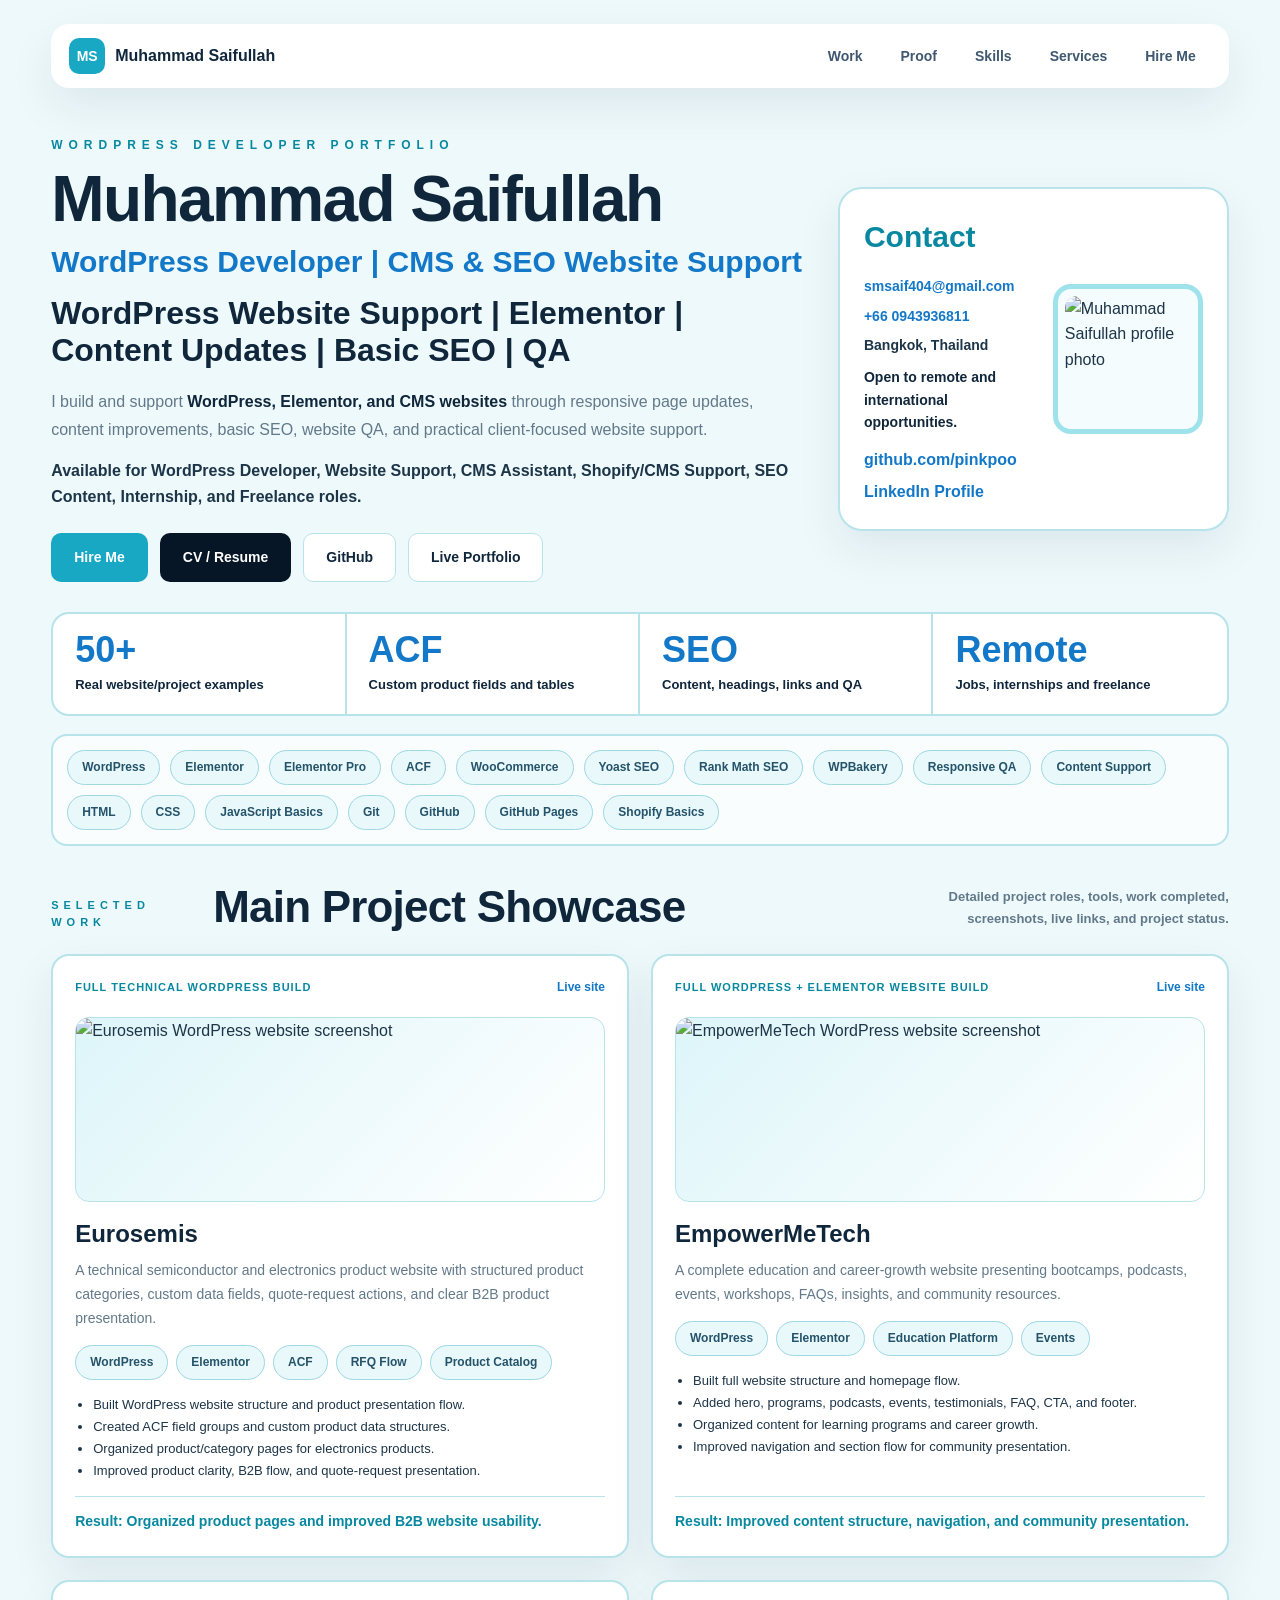
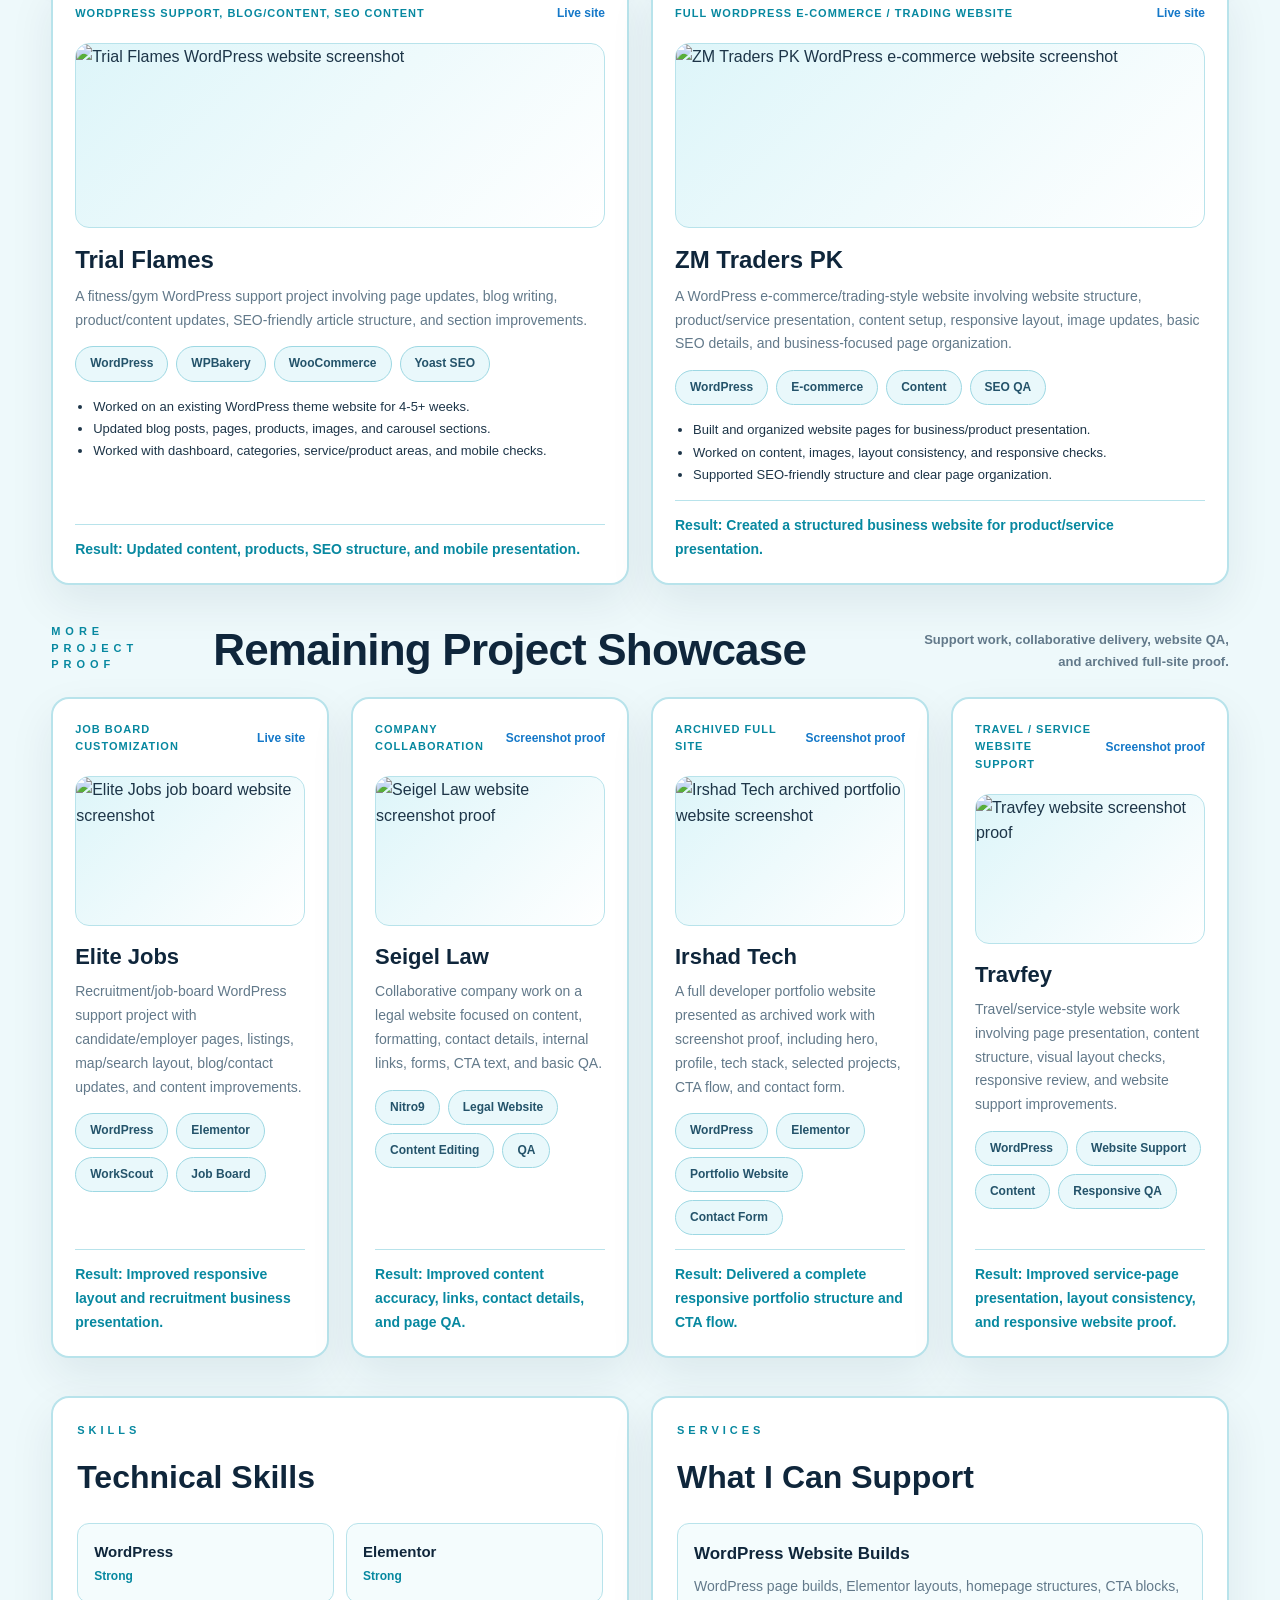
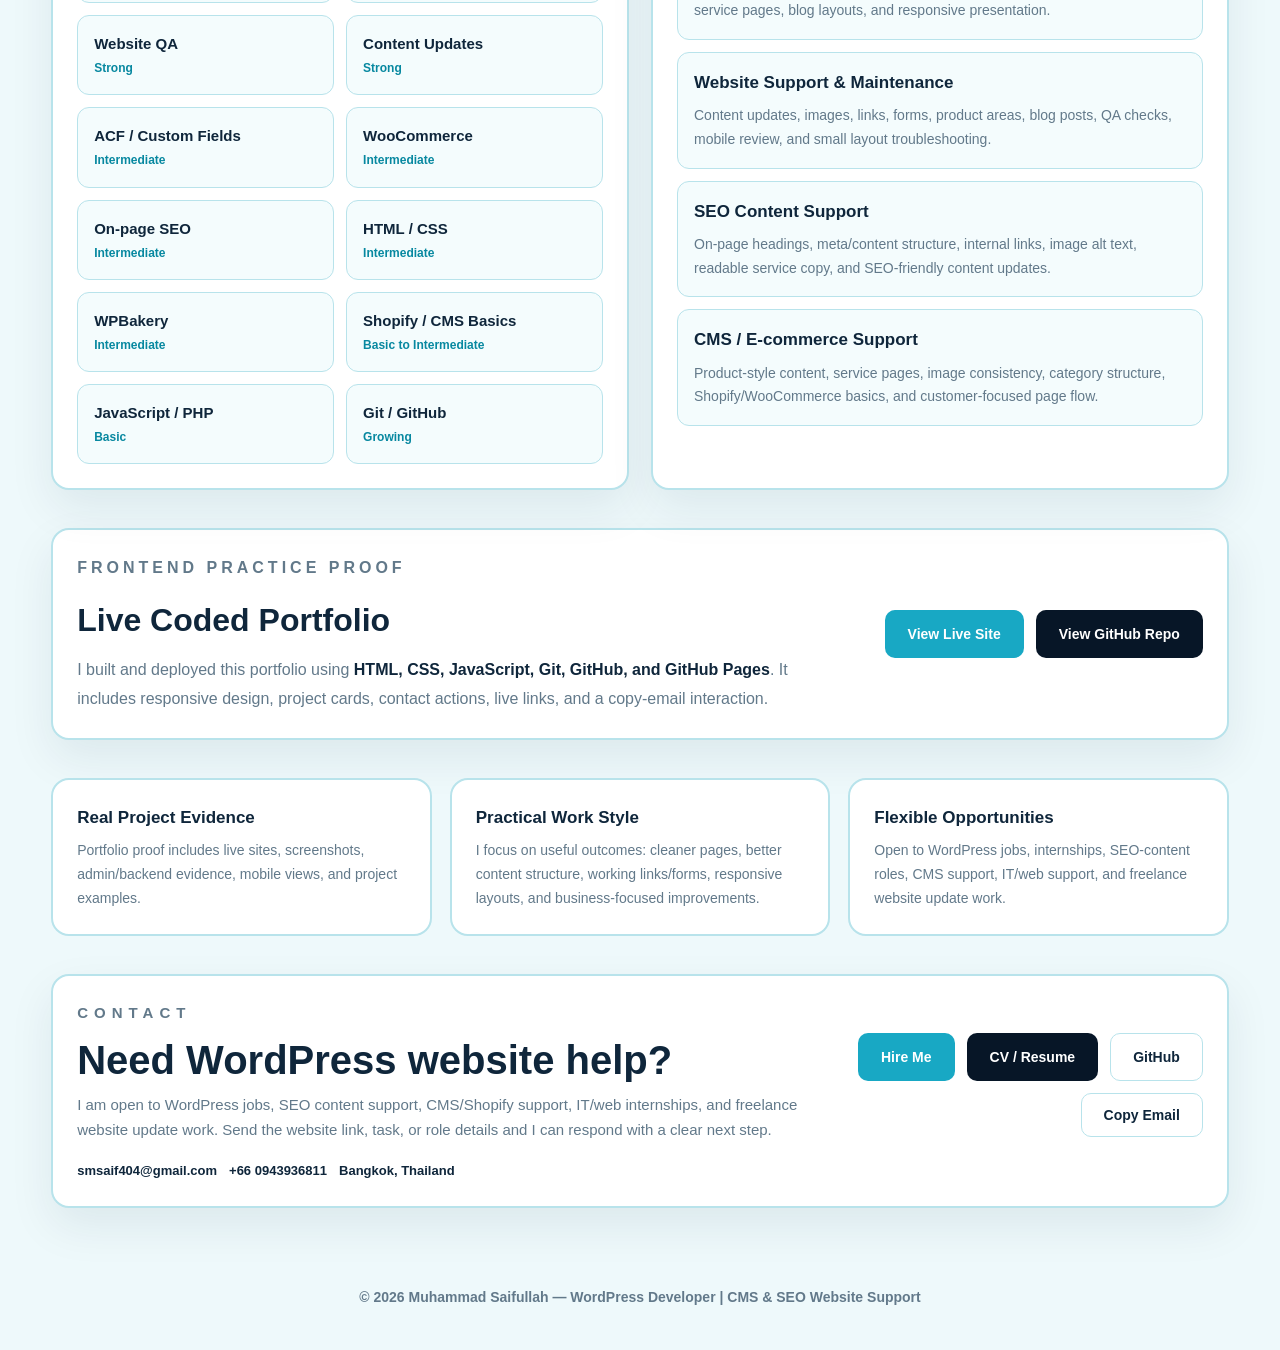
==== commit 61da62f8: "Finalize full portfolio redesign" ====
--- a/index.html
+++ b/index.html
@@ -16,9 +16,9 @@
 <body>
   <header class="site-header">
     <nav class="navbar">
-      <a href="#" class="logo" aria-label="Muhammad Saifullah Portfolio Home">
+      <a href="#" class="logo">
         <span>MS</span>
-        <strong>Muhammad<br />Saifullah</strong>
+        <strong>Muhammad Saifullah</strong>
       </a>
 
       <ul class="nav-links">
@@ -41,9 +41,7 @@
 
         <h2>WordPress Developer | CMS & SEO Website Support</h2>
 
-        <h3>
-          WordPress Website Support | Elementor | Content Updates | Basic SEO | QA
-        </h3>
+        <h3>WordPress Website Support | Elementor | Content Updates | Basic SEO | QA</h3>
 
         <p class="hero-text">
           I build and support <strong>WordPress, Elementor, and CMS websites</strong>
@@ -66,7 +64,7 @@
 
       <aside class="contact-card">
         <div class="profile-wrap">
-          <img src="images/profile.jpg" alt="Muhammad Saifullah profile photo" />
+          <img src="images/profile.png" alt="Muhammad Saifullah profile photo" />
         </div>
 
         <div class="contact-info">
@@ -87,7 +85,7 @@
     </section>
 
     <!-- STATS -->
-    <section class="stats-row" aria-label="Portfolio highlights">
+    <section class="stats-row">
       <div>
         <strong>50+</strong>
         <span>Real website/project examples</span>
@@ -110,7 +108,7 @@
     </section>
 
     <!-- TOOLS -->
-    <section class="tool-badges" aria-label="Tools and platforms">
+    <section class="tool-badges">
       <span>WordPress</span>
       <span>Elementor</span>
       <span>Elementor Pro</span>
@@ -135,24 +133,26 @@
       <div class="showcase-heading">
         <div class="section-kicker">Selected Work</div>
 
-        <h2 class="section-title">Main Project<br />Showcase</h2>
+        <div>
+          <h2 class="section-title">Main Project Showcase</h2>
+        </div>
 
         <p class="section-note">
-          Detailed project roles, tools, exact work completed, screenshots, live links,
+          Detailed project roles, tools, work completed, screenshots, live links,
           and project status.
         </p>
       </div>
 
       <div class="projects-grid">
         <!-- Eurosemis -->
-        <article class="project-card featured-card">
+        <article class="project-card">
           <div class="project-top">
             <span>Full Technical WordPress Build</span>
             <a href="https://eurosemis.com" target="_blank">Live site</a>
           </div>
 
           <div class="project-image">
-            <img src="images/eurosemis.jpg" alt="Eurosemis WordPress website screenshot" />
+            <img src="images/eurosemis.png" alt="Eurosemis WordPress website screenshot" />
           </div>
 
           <h3>Eurosemis</h3>
@@ -182,14 +182,14 @@
         </article>
 
         <!-- EmpowerMeTech -->
-        <article class="project-card featured-card">
+        <article class="project-card">
           <div class="project-top">
             <span>Full WordPress + Elementor Website Build</span>
             <a href="https://empowermetech.org" target="_blank">Live site</a>
           </div>
 
           <div class="project-image">
-            <img src="images/empowermetech.jpg" alt="EmpowerMeTech WordPress website screenshot" />
+            <img src="images/empowermetech.png" alt="EmpowerMeTech WordPress website screenshot" />
           </div>
 
           <h3>EmpowerMeTech</h3>
@@ -224,7 +224,7 @@
           </div>
 
           <div class="project-image">
-            <img src="images/trialflames.jpg" alt="Trial Flames WordPress website screenshot" />
+            <img src="images/trialflames.png" alt="Trial Flames WordPress website screenshot" />
           </div>
 
           <h3>Trial Flames</h3>
@@ -258,7 +258,7 @@
           </div>
 
           <div class="project-image">
-            <img src="images/zmtraderspk.jpg" alt="ZM Traders PK WordPress e-commerce website screenshot" />
+            <img src="images/zmtraderspk.png" alt="ZM Traders PK WordPress e-commerce website screenshot" />
           </div>
 
           <h3>ZM Traders PK</h3>
@@ -292,14 +292,16 @@
       <div class="showcase-heading">
         <div class="section-kicker">More Project Proof</div>
 
-        <h2 class="section-title">Remaining Project<br />Showcase</h2>
+        <div>
+          <h2 class="section-title">Remaining Project Showcase</h2>
+        </div>
 
         <p class="section-note">
           Support work, collaborative delivery, website QA, and archived full-site proof.
         </p>
       </div>
 
-      <div class="projects-grid three-grid">
+      <div class="projects-grid more-grid">
         <!-- Elite Jobs -->
         <article class="project-card small-card">
           <div class="project-top">
@@ -308,7 +310,7 @@
           </div>
 
           <div class="project-image small-image">
-            <img src="images/elitejobs.jpg" alt="Elite Jobs job board website screenshot" />
+            <img src="images/elitejobs.png" alt="Elite Jobs job board website screenshot" />
           </div>
 
           <h3>Elite Jobs</h3>
@@ -336,7 +338,7 @@
           </div>
 
           <div class="project-image small-image">
-            <img src="images/seigellaw.jpg" alt="Seigel Law website screenshot proof" />
+            <img src="images/seigellaw.png" alt="Seigel Law website screenshot proof" />
           </div>
 
           <h3>Seigel Law</h3>
@@ -364,7 +366,7 @@
           </div>
 
           <div class="project-image small-image">
-            <img src="images/irshadtech.jpg" alt="Irshad Tech archived portfolio website screenshot" />
+            <img src="images/irshadtech.png" alt="Irshad Tech archived portfolio website screenshot" />
           </div>
 
           <h3>Irshad Tech</h3>
@@ -382,6 +384,34 @@
           </div>
 
           <p class="result">Result: Delivered a complete responsive portfolio structure and CTA flow.</p>
+        </article>
+
+        <!-- Travfey -->
+        <article class="project-card small-card">
+          <div class="project-top">
+            <span>Travel / Service Website Support</span>
+            <a href="#" target="_blank">Screenshot proof</a>
+          </div>
+
+          <div class="project-image small-image">
+            <img src="images/travfey.png" alt="Travfey website screenshot proof" />
+          </div>
+
+          <h3>Travfey</h3>
+
+          <p>
+            Travel/service-style website work involving page presentation, content structure,
+            visual layout checks, responsive review, and website support improvements.
+          </p>
+
+          <div class="tags">
+            <span>WordPress</span>
+            <span>Website Support</span>
+            <span>Content</span>
+            <span>Responsive QA</span>
+          </div>
+
+          <p class="result">Result: Improved service-page presentation, layout consistency, and responsive website proof.</p>
         </article>
       </div>
     </section>
@@ -390,6 +420,7 @@
     <section class="split-section">
       <div id="skills" class="skills-box">
         <p class="eyebrow small-eyebrow">Skills</p>
+
         <h2>Technical Skills</h2>
 
         <div class="skills-grid">
@@ -410,6 +441,7 @@
 
       <div id="services" class="services-box">
         <p class="eyebrow small-eyebrow">Services</p>
+
         <h2>What I Can Support</h2>
 
         <div class="services-grid">
@@ -452,7 +484,9 @@
     <section class="frontend-proof">
       <div>
         <p class="eyebrow small-eyebrow">Frontend Practice Proof</p>
+
         <h2>Live Coded Portfolio</h2>
+
         <p>
           I built and deployed this portfolio using <strong>HTML, CSS, JavaScript,
           Git, GitHub, and GitHub Pages</strong>. It includes responsive design,
@@ -469,7 +503,7 @@
     <!-- WORK STYLE -->
     <section class="proof-row">
       <div>
-        <h3>Real project evidence</h3>
+        <h3>Real Project Evidence</h3>
         <p>
           Portfolio proof includes live sites, screenshots, admin/backend evidence,
           mobile views, and project examples.
@@ -477,7 +511,7 @@
       </div>
 
       <div>
-        <h3>Practical work style</h3>
+        <h3>Practical Work Style</h3>
         <p>
           I focus on useful outcomes: cleaner pages, better content structure,
           working links/forms, responsive layouts, and business-focused improvements.
@@ -485,7 +519,7 @@
       </div>
 
       <div>
-        <h3>Flexible opportunities</h3>
+        <h3>Flexible Opportunities</h3>
         <p>
           Open to WordPress jobs, internships, SEO-content roles, CMS support,
           IT/web support, and freelance website update work.
--- a/style.css
+++ b/style.css
@@ -48,7 +48,7 @@
 /* HEADER */
 
 .site-header {
-  padding: 28px 4% 10px;
+  padding: 24px 4% 10px;
 }
 
 .navbar {
@@ -72,8 +72,8 @@
 }
 
 .logo span {
-  width: 38px;
-  height: 38px;
+  width: 36px;
+  height: 36px;
   border-radius: 10px;
   background: var(--teal);
   color: white;
@@ -81,10 +81,11 @@
   place-items: center;
   font-size: 14px;
   font-weight: 900;
+  flex: 0 0 auto;
 }
 
 .logo strong {
-  font-size: 17px;
+  font-size: 16px;
   line-height: 1.05;
   font-weight: 900;
 }
@@ -98,7 +99,7 @@
 
 .nav-links a {
   text-decoration: none;
-  padding: 10px 16px;
+  padding: 10px 15px;
   border-radius: 999px;
   font-weight: 800;
   font-size: 14px;
@@ -115,7 +116,7 @@
 main {
   max-width: 1320px;
   margin: 0 auto;
-  padding: 26px 4% 52px;
+  padding: 24px 4% 50px;
 }
 
 /* HERO */
@@ -125,7 +126,7 @@
   grid-template-columns: 1.32fr 0.68fr;
   gap: 28px;
   align-items: center;
-  margin-top: 18px;
+  margin-top: 14px;
 }
 
 .hero-content {
@@ -134,41 +135,41 @@
 
 .eyebrow {
   text-transform: uppercase;
-  letter-spacing: 7px;
+  letter-spacing: 6px;
   color: var(--teal-dark);
-  font-size: 13px;
+  font-size: 12px;
+  font-weight: 900;
+  margin-bottom: 12px;
+}
+
+.small-eyebrow {
+  letter-spacing: 4px;
+  font-size: 11px;
+}
+
+.hero-content h1 {
+  font-size: clamp(42px, 5.2vw, 64px);
+  line-height: 1;
+  color: var(--navy);
+  letter-spacing: -1.6px;
+  font-weight: 900;
+  margin-bottom: 12px;
+}
+
+.hero-content h2 {
+  font-size: clamp(22px, 2.4vw, 30px);
+  line-height: 1.25;
+  color: var(--blue);
   font-weight: 900;
   margin-bottom: 14px;
 }
 
-.small-eyebrow {
-  letter-spacing: 5px;
-  font-size: 12px;
-}
-
-.hero-content h1 {
-  font-size: clamp(54px, 7vw, 88px);
-  line-height: 0.95;
-  color: var(--navy);
-  letter-spacing: -2.4px;
-  font-weight: 900;
-  margin-bottom: 12px;
-}
-
-.hero-content h2 {
-  font-size: clamp(24px, 3vw, 34px);
-  line-height: 1.2;
-  color: var(--blue);
-  font-weight: 900;
-  margin-bottom: 16px;
-}
-
 .hero-content h3 {
-  font-size: clamp(28px, 3.6vw, 44px);
-  line-height: 1.12;
-  color: var(--navy);
-  font-weight: 900;
-  max-width: 950px;
+  font-size: clamp(22px, 2.8vw, 32px);
+  line-height: 1.18;
+  color: var(--navy);
+  font-weight: 900;
+  max-width: 900px;
   margin-bottom: 18px;
 }
 
@@ -176,8 +177,8 @@
   color: var(--muted);
   max-width: 900px;
   margin-bottom: 14px;
-  font-size: 17px;
-  line-height: 1.8;
+  font-size: 16px;
+  line-height: 1.75;
 }
 
 .hero-text strong {
@@ -202,14 +203,14 @@
   text-decoration: none;
   border: 1px solid transparent;
   border-radius: 10px;
-  padding: 13px 23px;
+  padding: 12px 22px;
   font-weight: 900;
   font-size: 14px;
   cursor: pointer;
   display: inline-flex;
   align-items: center;
   justify-content: center;
-  min-height: 46px;
+  min-height: 44px;
   font-family: inherit;
 }
 
@@ -245,17 +246,17 @@
   border-radius: 24px;
   padding: 24px;
   display: grid;
-  grid-template-columns: 1fr 0.75fr;
-  gap: 20px;
+  grid-template-columns: 1fr 150px;
+  gap: 18px;
   align-items: center;
   box-shadow: var(--shadow);
 }
 
 .profile-wrap {
   order: 2;
-  border: 6px solid #9ee3eb;
-  border-radius: 20px;
-  padding: 8px;
+  border: 5px solid #9ee3eb;
+  border-radius: 18px;
+  padding: 7px;
   background: var(--soft);
 }
 
@@ -263,7 +264,7 @@
   width: 100%;
   aspect-ratio: 1 / 1;
   object-fit: cover;
-  border-radius: 14px;
+  border-radius: 12px;
 }
 
 .contact-info {
@@ -271,15 +272,16 @@
 }
 
 .contact-card h2 {
-  font-size: 34px;
+  font-size: 30px;
   color: var(--teal-dark);
-  margin-bottom: 16px;
+  margin-bottom: 14px;
   font-weight: 900;
 }
 
 .contact-card p {
   margin-bottom: 7px;
   font-weight: 800;
+  font-size: 14px;
 }
 
 .contact-card a {
@@ -298,7 +300,7 @@
 }
 
 .contact-links {
-  margin-top: 16px;
+  margin-top: 14px;
   display: grid;
   gap: 6px;
   word-break: break-word;
@@ -317,7 +319,7 @@
 }
 
 .stats-row div {
-  padding: 20px 24px;
+  padding: 18px 22px;
   border-right: 2px solid var(--border);
 }
 
@@ -328,7 +330,7 @@
 .stats-row strong {
   display: block;
   color: var(--blue);
-  font-size: 40px;
+  font-size: 36px;
   line-height: 1;
   margin-bottom: 7px;
   font-weight: 900;
@@ -377,31 +379,31 @@
 
 .showcase-heading {
   display: grid;
-  grid-template-columns: 150px 1fr 350px;
+  grid-template-columns: 140px 1fr 330px;
   align-items: end;
-  gap: 24px;
+  gap: 22px;
   margin-bottom: 24px;
 }
 
 .section-kicker {
-  font-size: 12px;
-  font-weight: 900;
-  letter-spacing: 6px;
+  font-size: 11px;
+  font-weight: 900;
+  letter-spacing: 5px;
   text-transform: uppercase;
   color: var(--teal-dark);
   line-height: 1.5;
 }
 
 .section-title {
-  font-size: clamp(38px, 4.6vw, 56px);
-  line-height: 1.02;
-  font-weight: 900;
-  color: var(--navy);
-  letter-spacing: -1px;
+  font-size: clamp(32px, 3.6vw, 44px);
+  line-height: 1.05;
+  font-weight: 900;
+  color: var(--navy);
+  letter-spacing: -0.8px;
 }
 
 .section-note {
-  font-size: 14px;
+  font-size: 13px;
   line-height: 1.7;
   color: var(--muted);
   text-align: right;
@@ -417,8 +419,8 @@
   align-items: stretch;
 }
 
-.three-grid {
-  grid-template-columns: repeat(3, 1fr);
+.more-grid {
+  grid-template-columns: repeat(4, 1fr);
 }
 
 .project-card {
@@ -449,7 +451,7 @@
 .project-top span {
   text-transform: uppercase;
   color: var(--teal-dark);
-  font-size: 12px;
+  font-size: 11px;
   letter-spacing: 1px;
   font-weight: 900;
 }
@@ -458,13 +460,13 @@
   color: var(--blue);
   text-decoration: none;
   font-weight: 900;
-  font-size: 13px;
+  font-size: 12px;
   white-space: nowrap;
 }
 
 .project-image {
   width: 100%;
-  height: 205px;
+  height: 185px;
   border-radius: 14px;
   overflow: hidden;
   margin: 10px 0 18px;
@@ -480,25 +482,25 @@
 }
 
 .small-image {
-  height: 175px;
+  height: 150px;
 }
 
 .project-card h3 {
-  font-size: 30px;
+  font-size: 24px;
   color: var(--navy);
   margin-bottom: 10px;
   font-weight: 900;
-  line-height: 1.15;
+  line-height: 1.2;
 }
 
 .small-card h3 {
-  font-size: 26px;
+  font-size: 22px;
 }
 
 .project-card p {
   color: var(--muted);
   margin-bottom: 14px;
-  font-size: 15px;
+  font-size: 14px;
   line-height: 1.7;
 }
 
@@ -512,7 +514,7 @@
 .project-card ul {
   margin-left: 18px;
   color: var(--text);
-  font-size: 14px;
+  font-size: 13px;
   margin-bottom: 14px;
   line-height: 1.7;
 }
@@ -523,7 +525,7 @@
   padding-top: 13px;
   color: var(--teal-dark) !important;
   font-weight: 900;
-  font-size: 15px;
+  font-size: 14px;
   margin-bottom: 0 !important;
 }
 
@@ -551,7 +553,7 @@
 .services-box h2,
 .frontend-proof h2 {
   color: var(--navy);
-  font-size: 38px;
+  font-size: 32px;
   font-weight: 900;
   margin-bottom: 20px;
 }
@@ -593,7 +595,7 @@
 .services-grid h3,
 .proof-row h3 {
   color: var(--navy);
-  font-size: 18px;
+  font-size: 17px;
   font-weight: 900;
   margin-bottom: 8px;
 }
@@ -654,7 +656,7 @@
 }
 
 .final-cta h2 {
-  font-size: clamp(34px, 4vw, 48px);
+  font-size: clamp(30px, 3.5vw, 40px);
   color: var(--navy);
   font-weight: 900;
   line-height: 1.1;
@@ -703,13 +705,13 @@
 
 /* TABLET */
 
-@media (max-width: 1100px) {
+@media (max-width: 1150px) {
   .hero-section {
     grid-template-columns: 1fr;
   }
 
   .contact-card {
-    grid-template-columns: 1fr 210px;
+    grid-template-columns: 1fr 180px;
   }
 
   .showcase-heading {
@@ -719,10 +721,10 @@
 
   .section-note {
     text-align: left;
-    max-width: 700px;
-  }
-
-  .three-grid {
+    max-width: 720px;
+  }
+
+  .more-grid {
     grid-template-columns: repeat(2, 1fr);
   }
 
@@ -760,7 +762,7 @@
   }
 
   .projects-grid,
-  .three-grid,
+  .more-grid,
   .split-section,
   .proof-row {
     grid-template-columns: 1fr;
@@ -807,20 +809,20 @@
   }
 
   .hero-content h1 {
-    font-size: 42px;
+    font-size: 38px;
     letter-spacing: -1px;
   }
 
   .hero-content h2 {
-    font-size: 21px;
+    font-size: 20px;
   }
 
   .hero-content h3 {
-    font-size: 25px;
+    font-size: 22px;
   }
 
   .hero-text {
-    font-size: 16px;
+    font-size: 15px;
   }
 
   .hero-buttons,
@@ -841,7 +843,7 @@
 
   .profile-wrap {
     order: 0;
-    max-width: 210px;
+    max-width: 190px;
     margin: 0 auto;
   }
 
@@ -867,7 +869,7 @@
   }
 
   .section-title {
-    font-size: 34px;
+    font-size: 30px;
   }
 
   .project-card {
@@ -880,15 +882,19 @@
   }
 
   .project-image {
-    height: 180px;
+    height: 165px;
   }
 
   .small-image {
-    height: 165px;
+    height: 150px;
   }
 
   .project-card h3 {
-    font-size: 26px;
+    font-size: 23px;
+  }
+
+  .small-card h3 {
+    font-size: 22px;
   }
 
   .skills-grid {
@@ -898,7 +904,7 @@
   .skills-box h2,
   .services-box h2,
   .frontend-proof h2 {
-    font-size: 31px;
+    font-size: 28px;
   }
 
   .final-cta {
@@ -918,18 +924,18 @@
 
 @media (max-width: 380px) {
   .hero-content h1 {
-    font-size: 36px;
+    font-size: 34px;
   }
 
   .hero-content h3 {
-    font-size: 22px;
+    font-size: 21px;
   }
 
   .contact-card h2 {
-    font-size: 28px;
+    font-size: 26px;
   }
 
   .stats-row strong {
-    font-size: 34px;
+    font-size: 32px;
   }
 }
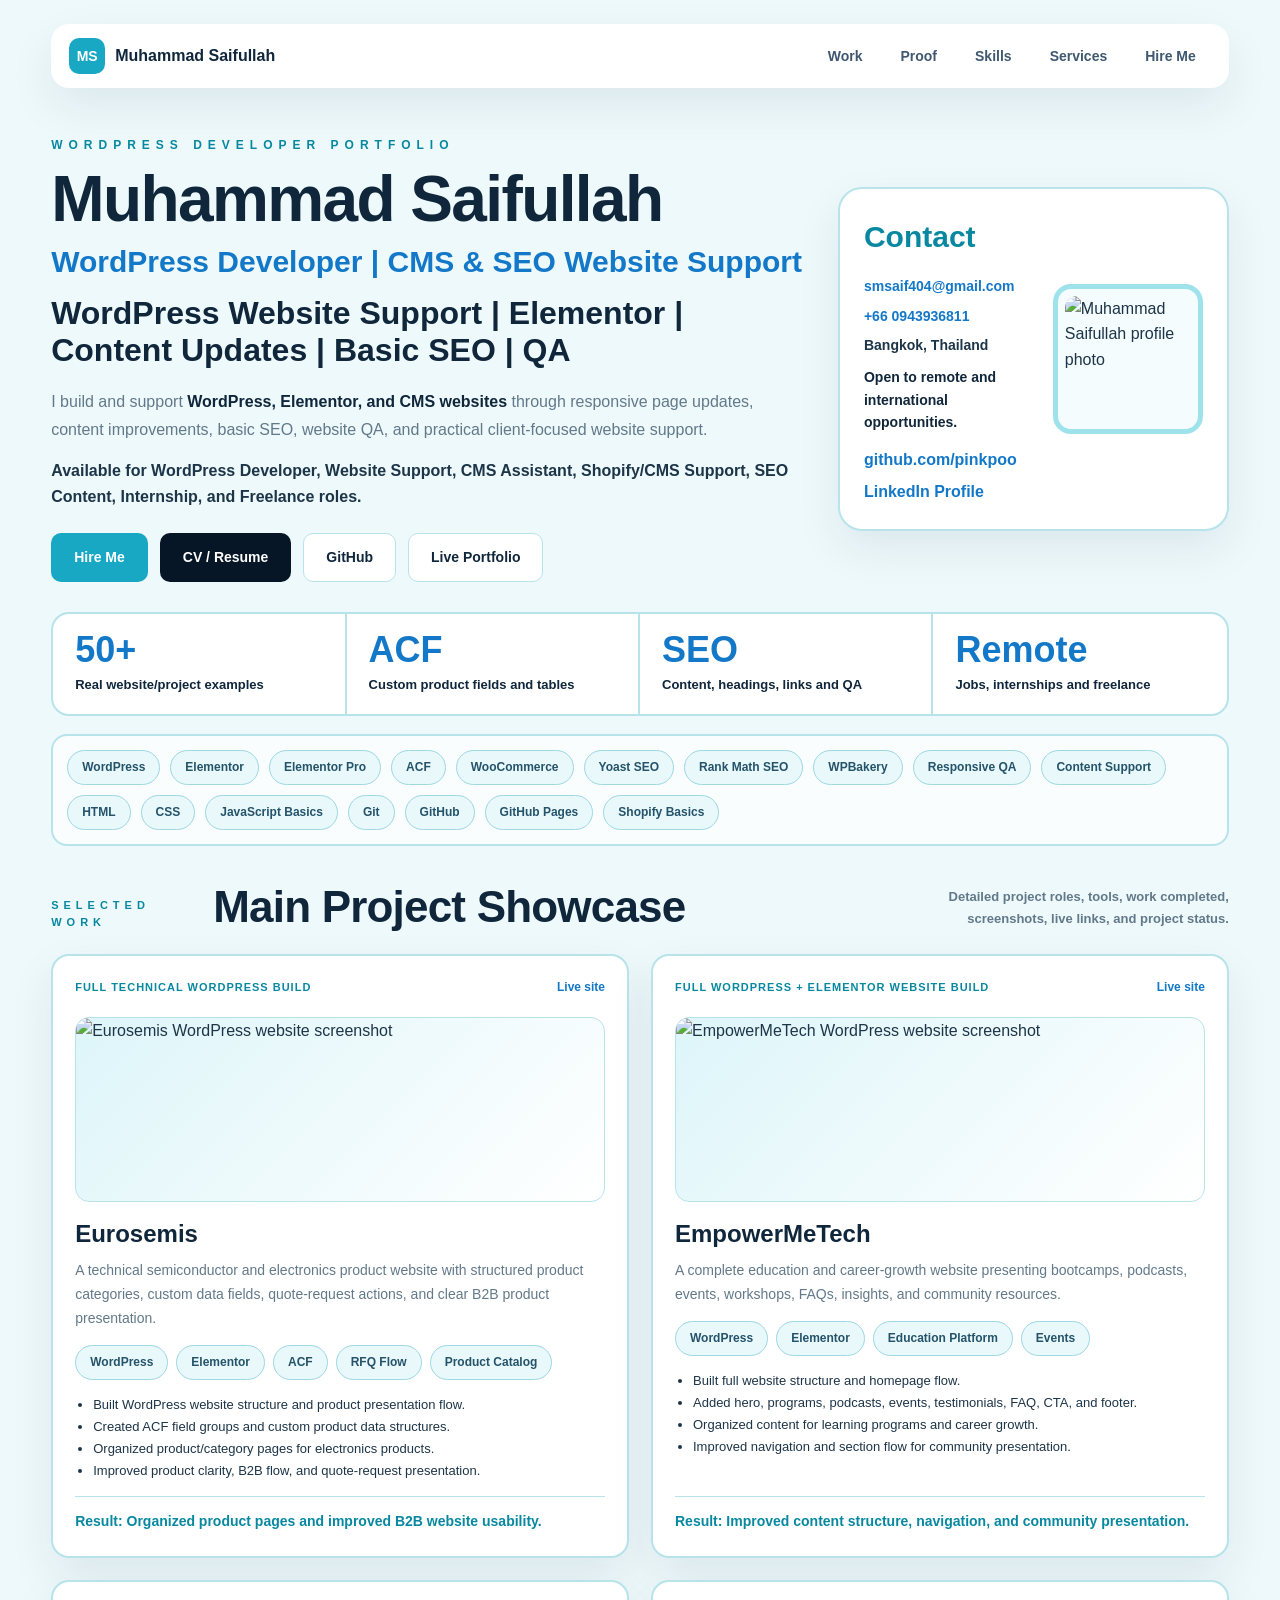
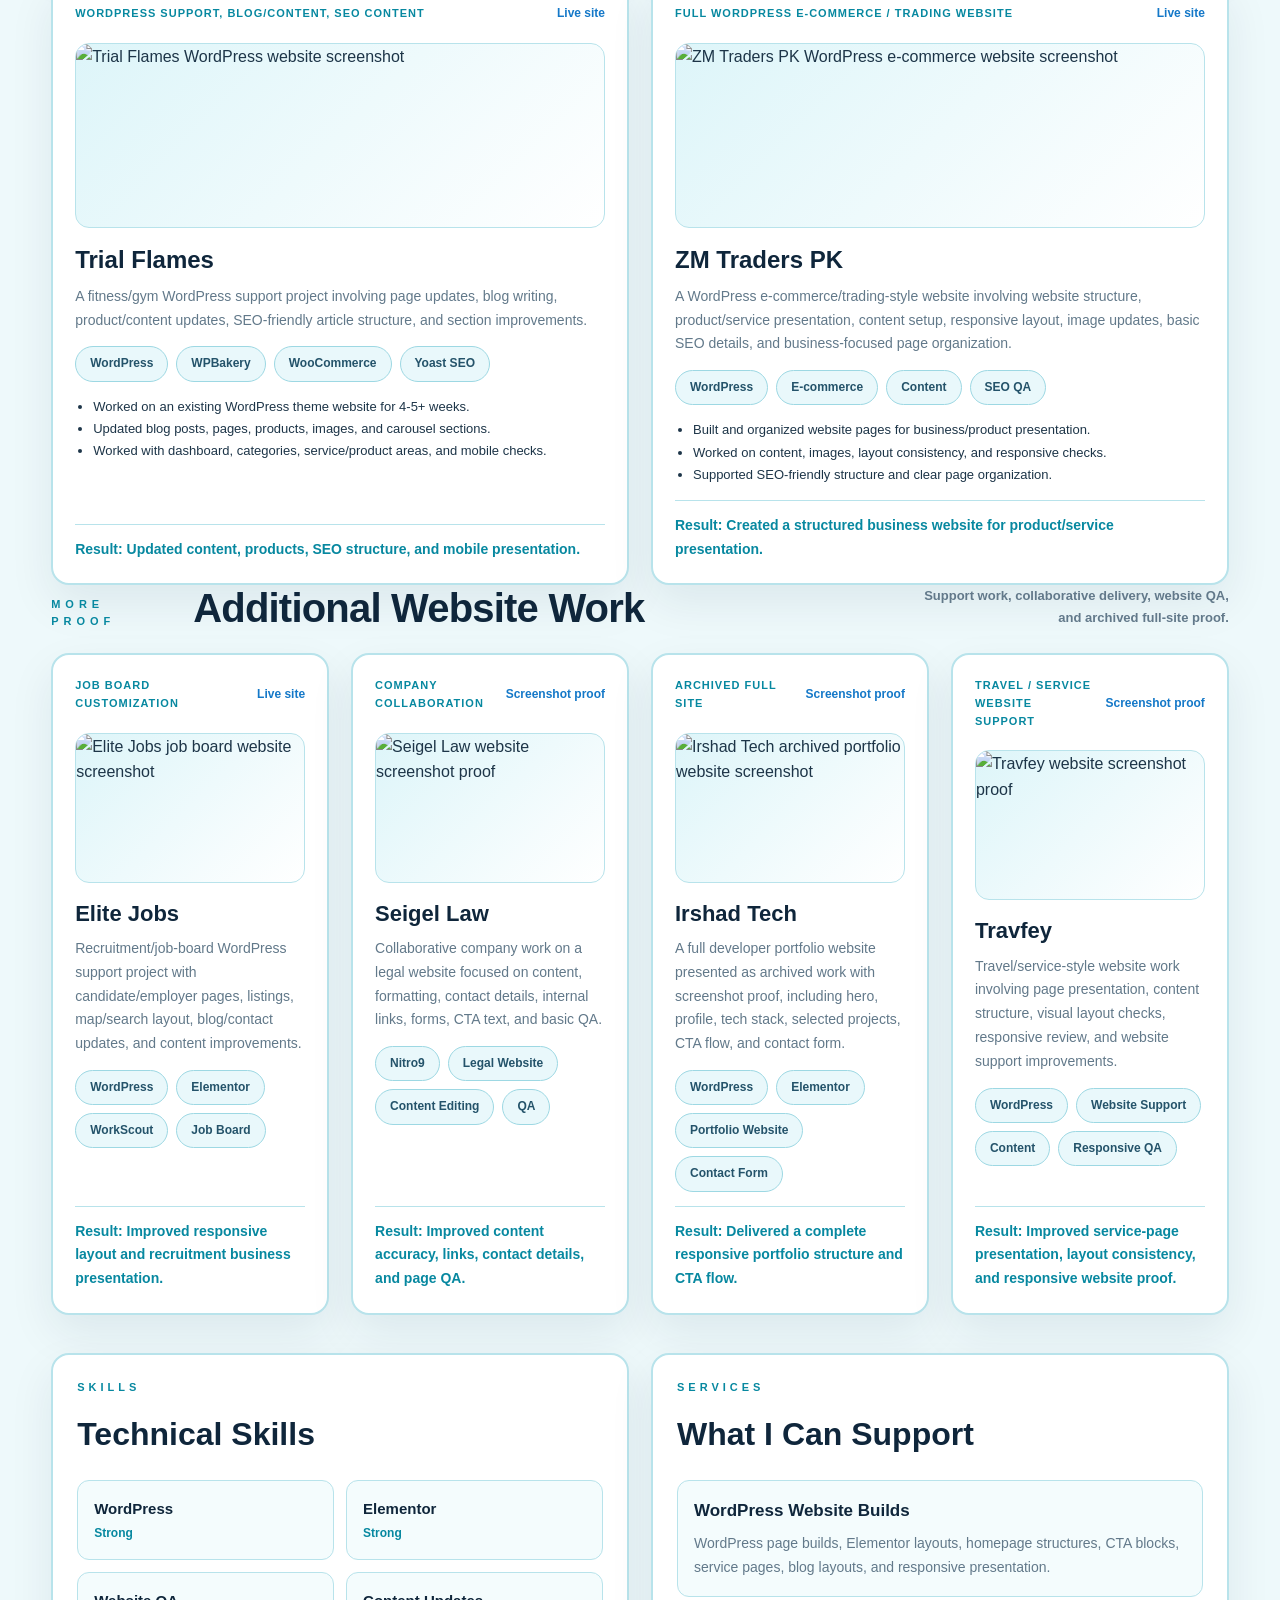
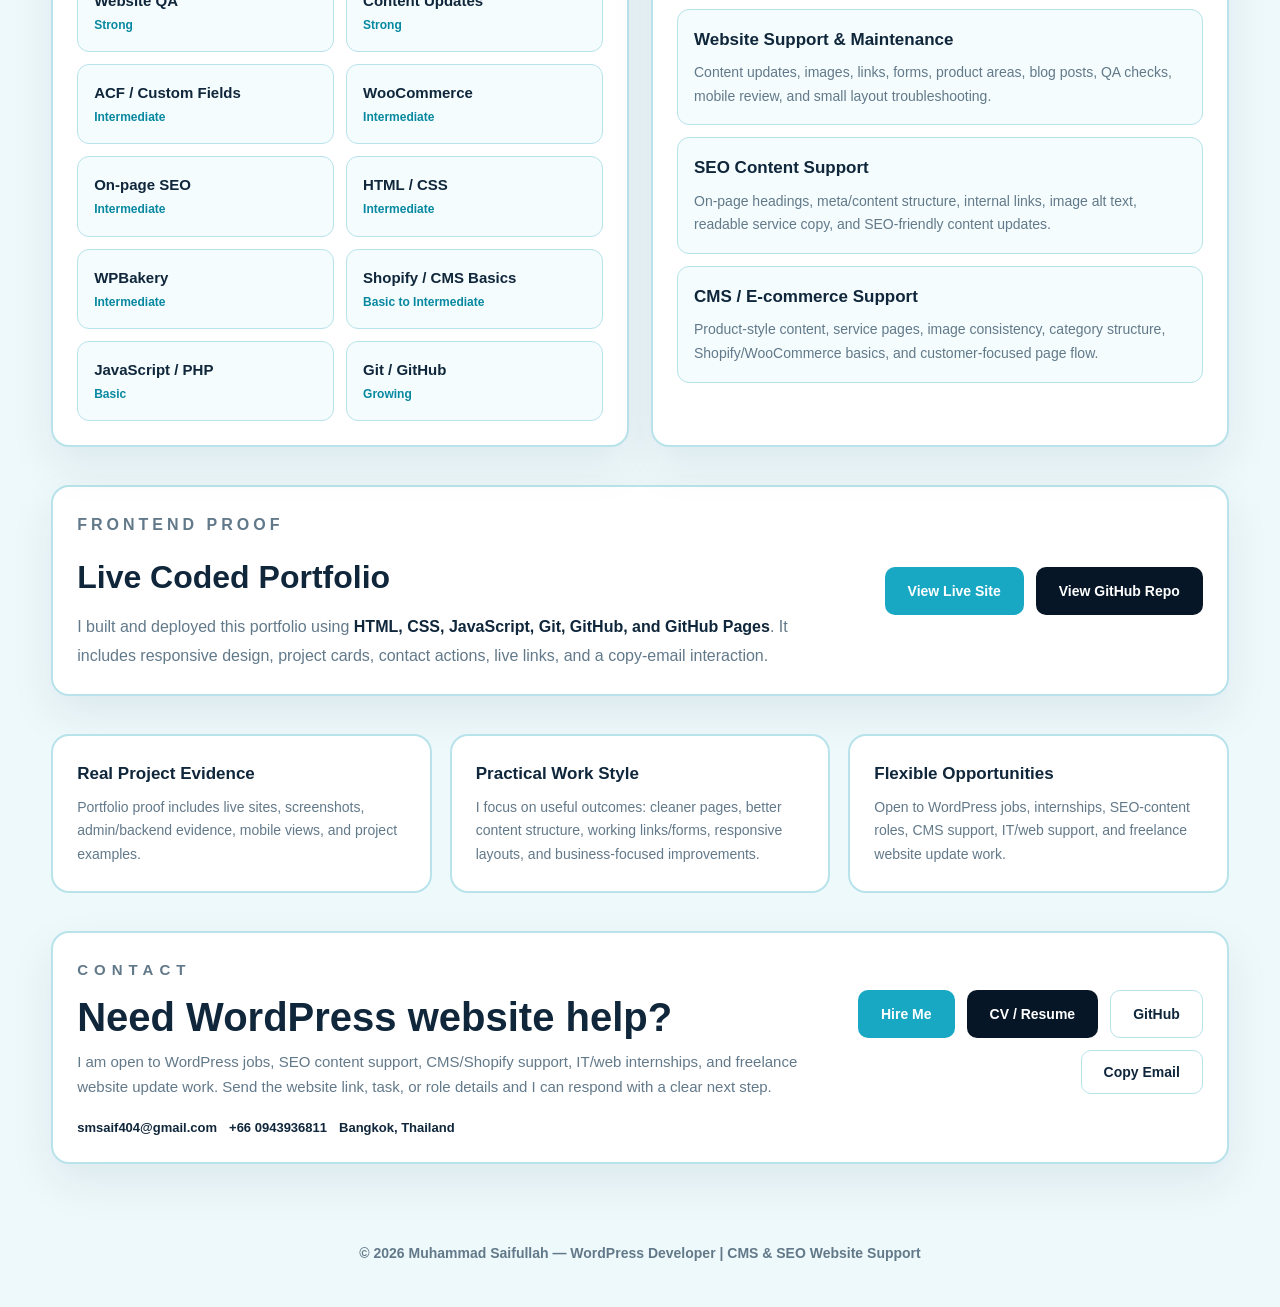
==== commit dc2996a6: "Fix portfolio headings and image paths" ====
--- a/index.html
+++ b/index.html
@@ -288,18 +288,17 @@
     </section>
 
     <!-- MORE PROOF -->
-    <section id="proof" class="section-block">
-      <div class="showcase-heading">
-        <div class="section-kicker">More Project Proof</div>
-
-        <div>
-          <h2 class="section-title">Remaining Project Showcase</h2>
-        </div>
-
-        <p class="section-note">
-          Support work, collaborative delivery, website QA, and archived full-site proof.
-        </p>
-      </div>
+<div class="showcase-heading proof-heading">
+  <div class="section-kicker">More Proof</div>
+
+  <div>
+    <h2 class="section-title">Additional Website Work</h2>
+  </div>
+
+  <p class="section-note">
+    Support work, collaborative delivery, website QA, and archived full-site proof.
+  </p>
+</div>
 
       <div class="projects-grid more-grid">
         <!-- Elite Jobs -->
@@ -483,7 +482,7 @@
     <!-- FRONTEND PROOF -->
     <section class="frontend-proof">
       <div>
-        <p class="eyebrow small-eyebrow">Frontend Practice Proof</p>
+       <p class="eyebrow small-eyebrow">Frontend Proof</p>
 
         <h2>Live Coded Portfolio</h2>
 
--- a/style.css
+++ b/style.css
@@ -938,4 +938,17 @@
   .stats-row strong {
     font-size: 32px;
   }
+}
+.proof-heading {
+  grid-template-columns: 120px 1fr 330px;
+}
+
+.proof-heading .section-title {
+  font-size: clamp(30px, 3.2vw, 40px);
+}
+
+@media (max-width: 1150px) {
+  .proof-heading {
+    grid-template-columns: 1fr;
+  }
 }
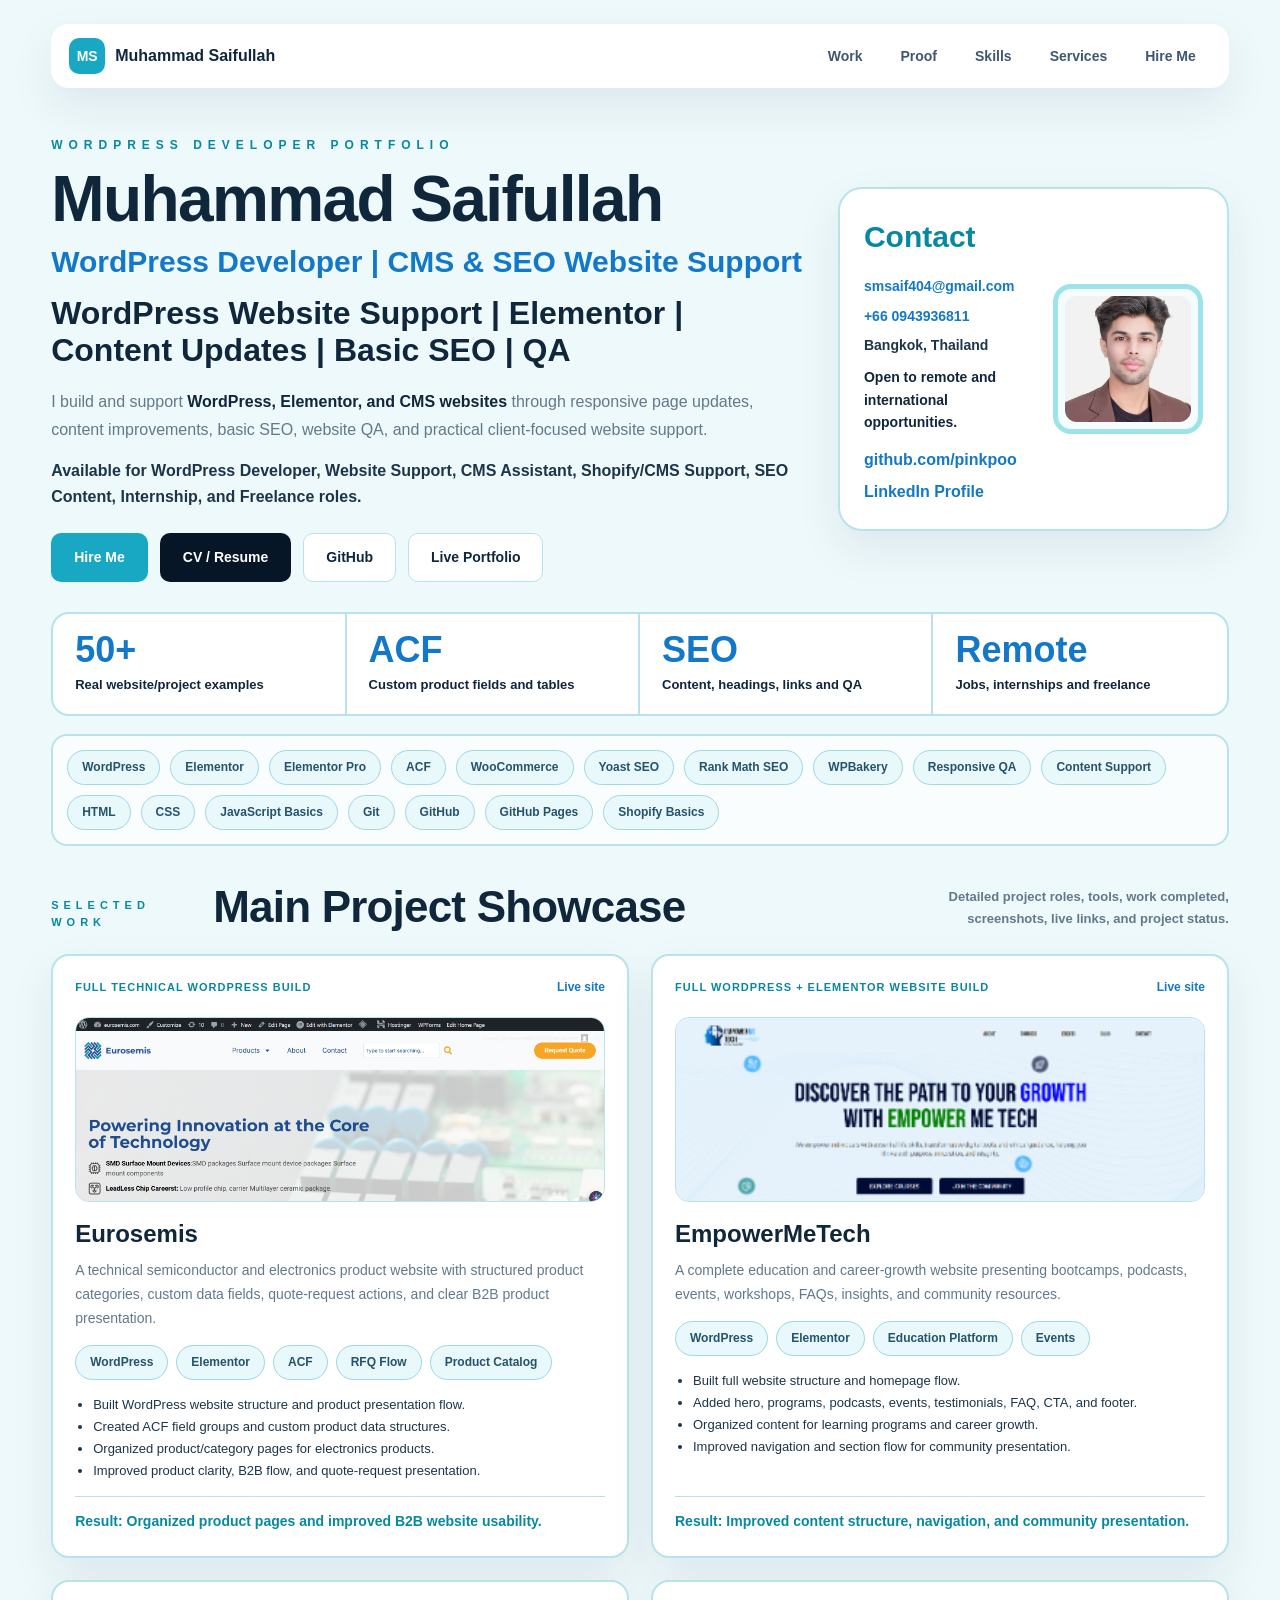
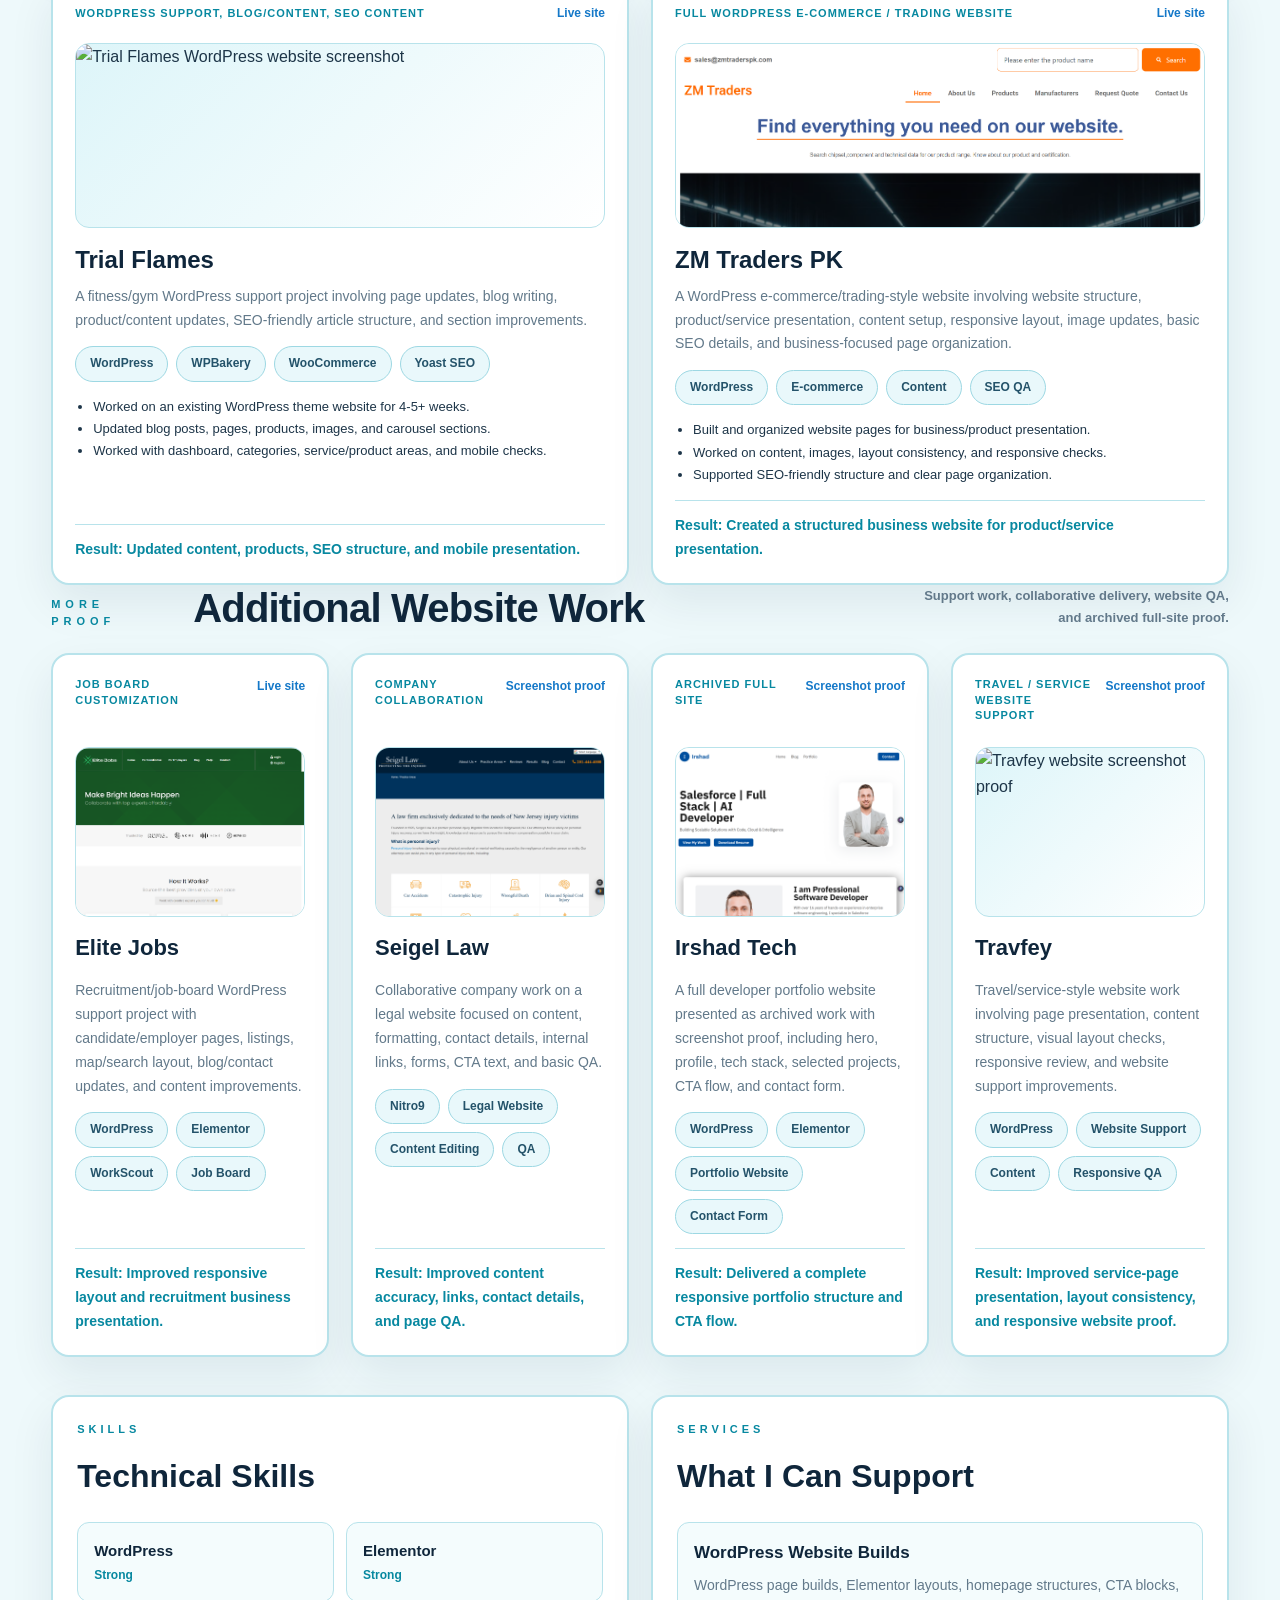
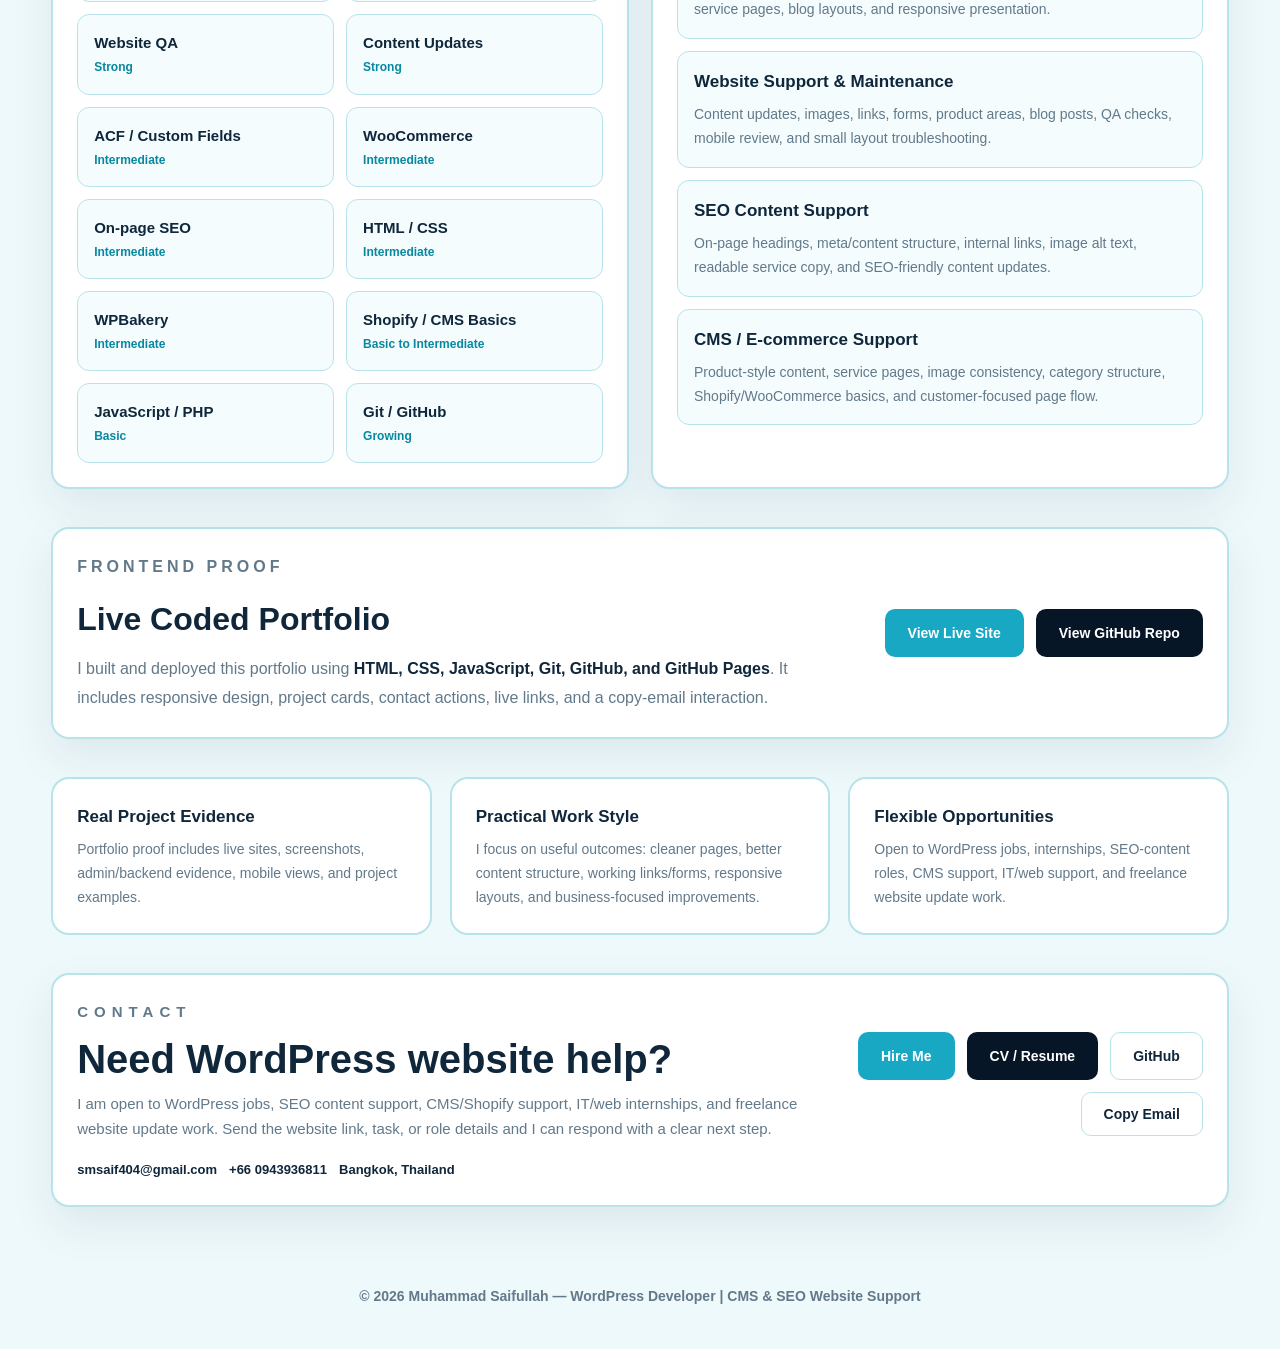
==== commit 11d1eef2: "Fix proof section alignment and links" ====
--- a/index.html
+++ b/index.html
@@ -361,7 +361,7 @@
         <article class="project-card small-card">
           <div class="project-top">
             <span>Archived Full Site</span>
-            <a href="#" target="_blank">Screenshot proof</a>
+<a href="images/irshadtech.png" target="_blank">Screenshot proof</a>
           </div>
 
           <div class="project-image small-image">
@@ -393,8 +393,9 @@
           </div>
 
           <div class="project-image small-image">
-            <img src="images/travfey.png" alt="Travfey website screenshot proof" />
-          </div>
+<img src="images/travfeyproof.png" alt="Travfey website screenshot proof" />         
+
+</div>
 
           <h3>Travfey</h3>
 
--- a/style.css
+++ b/style.css
@@ -951,4 +951,39 @@
   .proof-heading {
     grid-template-columns: 1fr;
   }
+}
+/* Fix Additional Website Work card alignment */
+
+.more-grid .project-card {
+  min-height: 100%;
+}
+
+.more-grid .project-top {
+  min-height: 48px;
+  align-items: flex-start;
+}
+
+.more-grid .project-top span {
+  max-width: 130px;
+  line-height: 1.4;
+}
+
+.more-grid .project-top a {
+  margin-left: auto;
+}
+
+.more-grid .project-image {
+  margin-top: 12px;
+  height: 170px;
+}
+
+.more-grid .project-card h3 {
+  min-height: 34px;
+}
+#work,
+#proof,
+#skills,
+#services,
+#contact {
+  scroll-margin-top: 40px;
 }
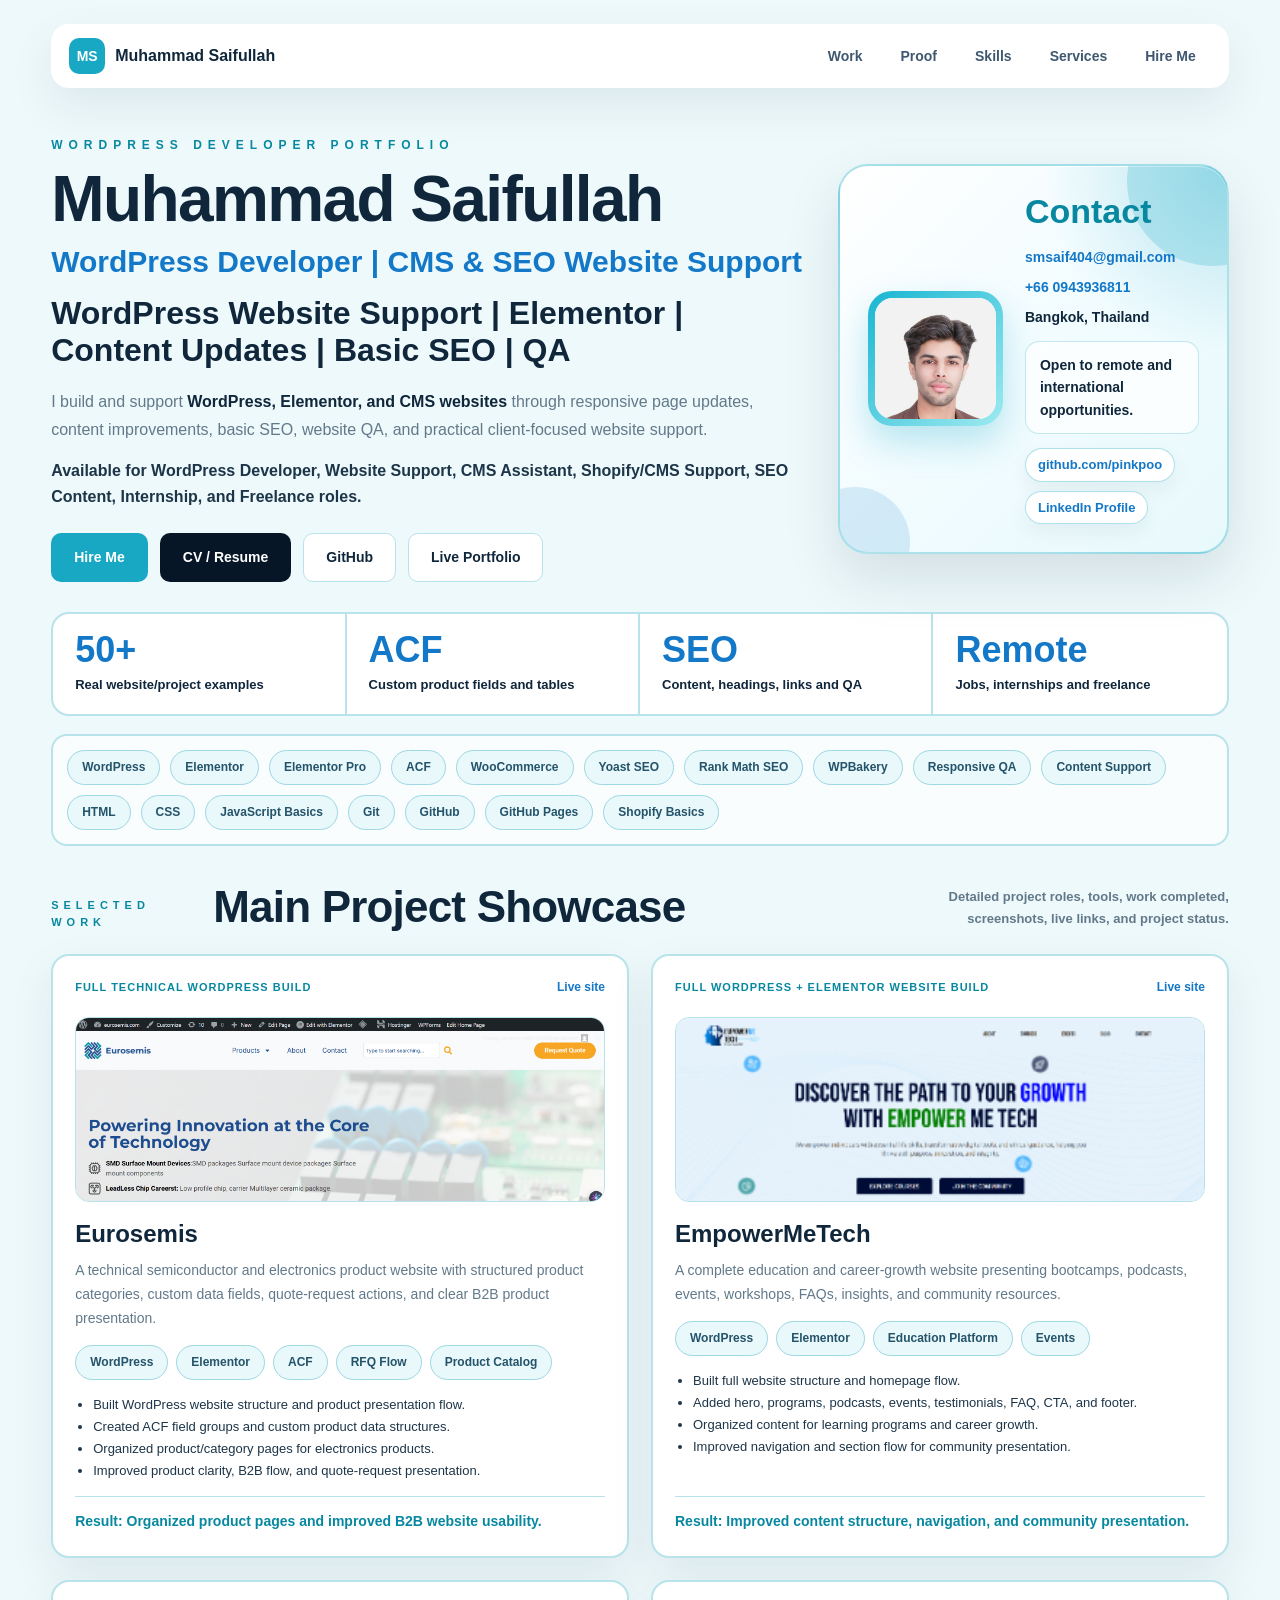
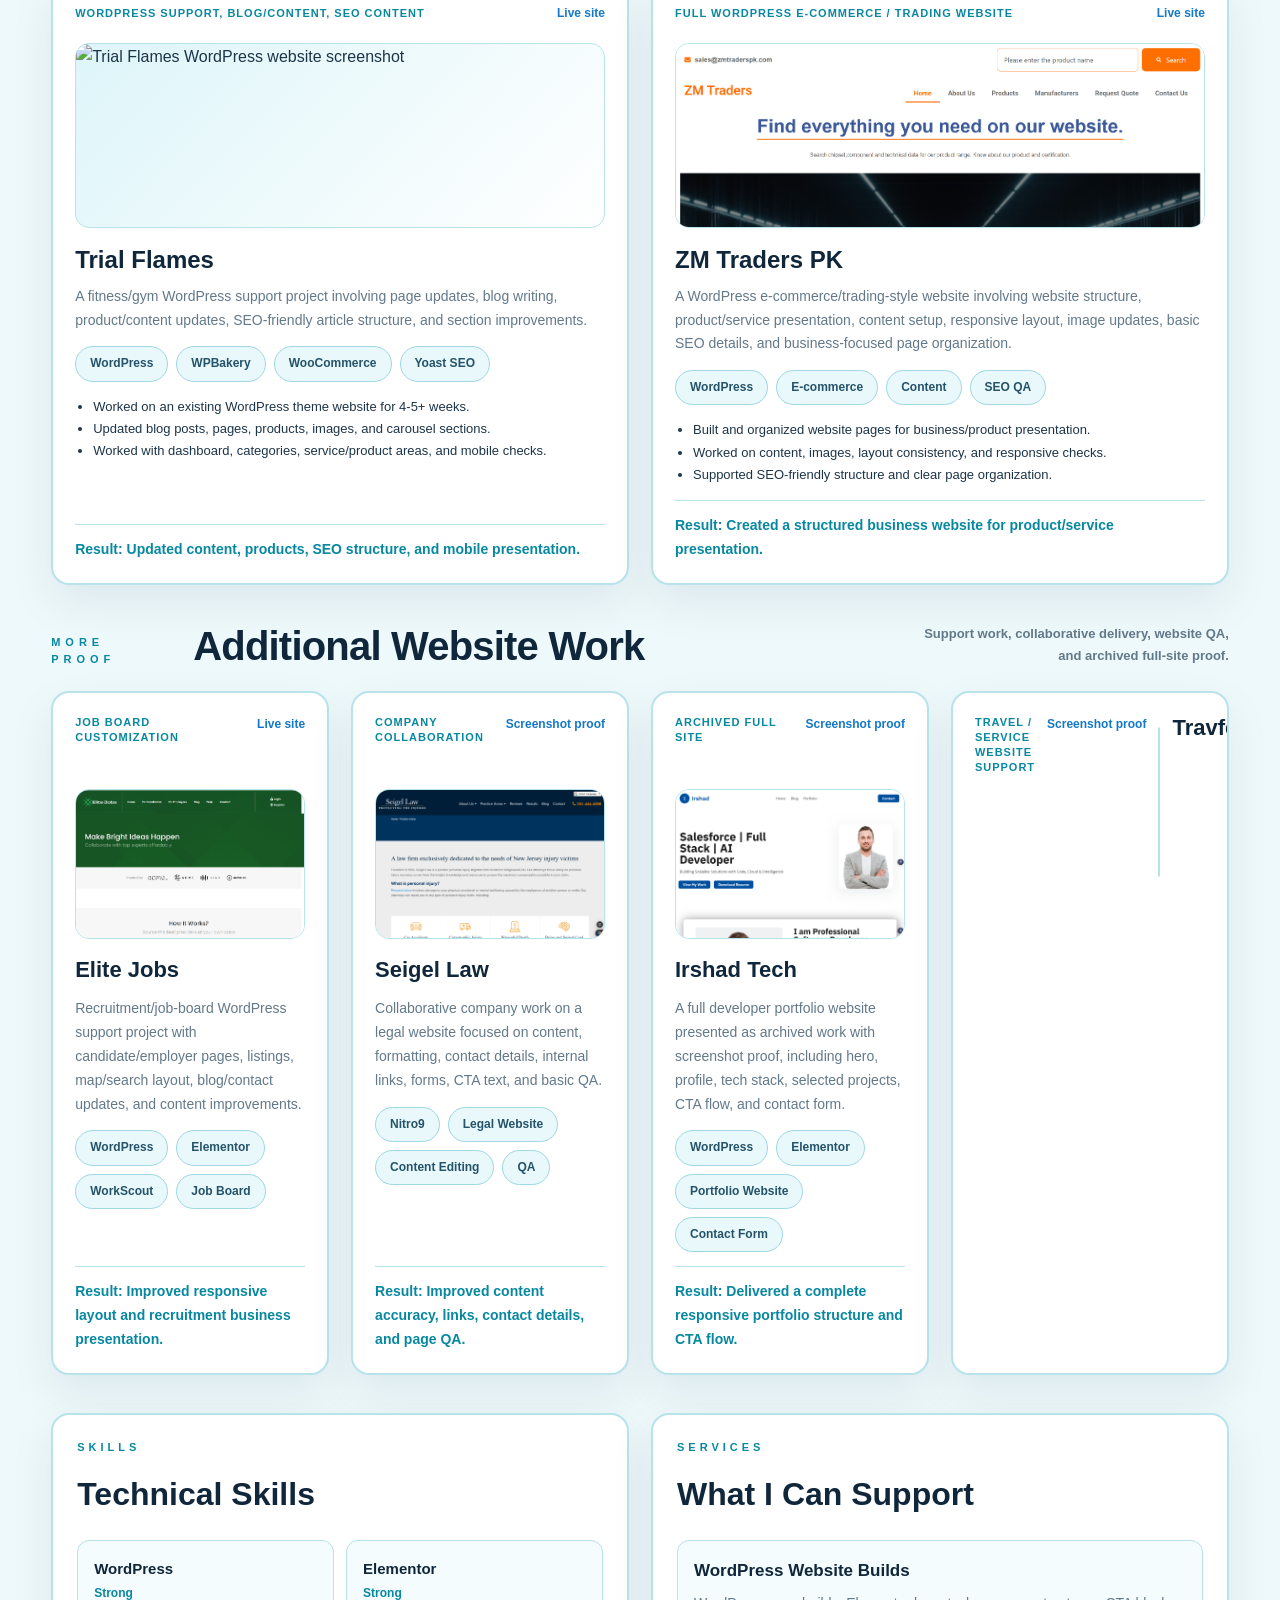
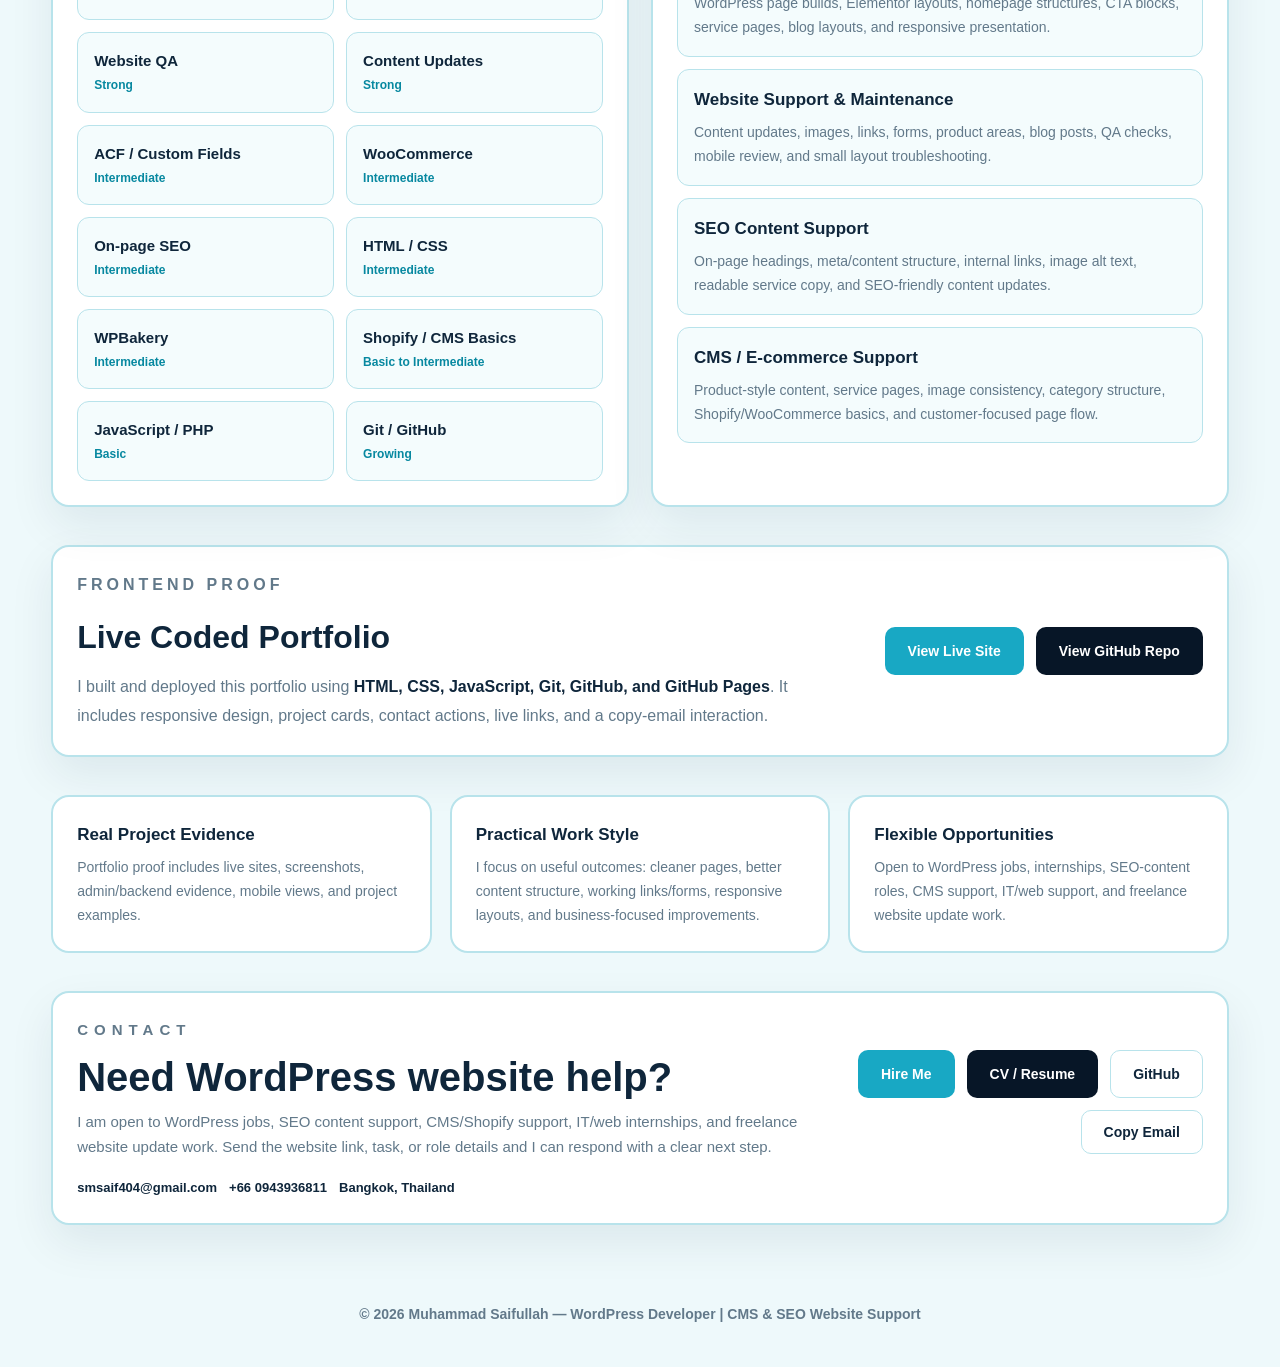
==== commit 55620da3: "Fix screenshot proof links" ====
--- a/index.html
+++ b/index.html
@@ -287,8 +287,9 @@
       </div>
     </section>
 
-    <!-- MORE PROOF -->
-<div class="showcase-heading proof-heading">
+   <!-- MORE PROOF -->
+<section id="proof" class="section-block">
+  <div class="showcase-heading proof-heading">
   <div class="section-kicker">More Proof</div>
 
   <div>
@@ -333,7 +334,7 @@
         <article class="project-card small-card">
           <div class="project-top">
             <span>Company Collaboration</span>
-            <a href="#" target="_blank">Screenshot proof</a>
+         <a href="images/seigellaw.png" target="_blank">Screenshot proof</a>
           </div>
 
           <div class="project-image small-image">
@@ -389,8 +390,7 @@
         <article class="project-card small-card">
           <div class="project-top">
             <span>Travel / Service Website Support</span>
-            <a href="#" target="_blank">Screenshot proof</a>
-          </div>
+<a href="images/travfeyproof.png" target="_blank">Screenshot proof</a>
 
           <div class="project-image small-image">
 <img src="images/travfeyproof.png" alt="Travfey website screenshot proof" />         
--- a/style.css
+++ b/style.css
@@ -986,4 +986,216 @@
 #services,
 #contact {
   scroll-margin-top: 40px;
+}
+.contact-card {
+  background: var(--card);
+  border: 2px solid var(--border);
+  border-radius: 24px;
+  padding: 24px;
+  display: grid;
+  grid-template-columns: 150px 1fr;
+  gap: 18px;
+  align-items: center;
+  box-shadow: var(--shadow);
+}
+
+.profile-wrap {
+  border: 5px solid #9ee3eb;
+  border-radius: 18px;
+  padding: 7px;
+  background: var(--soft);
+}
+
+.profile-wrap img {
+  width: 100%;
+  aspect-ratio: 1 / 1;
+  object-fit: cover;
+  border-radius: 12px;
+}
+/* Additional Website Work alignment fix */
+
+.more-grid .project-card {
+  display: flex;
+  flex-direction: column;
+}
+
+.more-grid .project-top {
+  min-height: 52px;
+  align-items: flex-start;
+}
+
+.more-grid .project-top span {
+  max-width: 145px;
+  line-height: 1.35;
+}
+
+.more-grid .project-top a {
+  margin-left: auto;
+}
+
+.more-grid .project-image {
+  height: 150px;
+  margin-top: 12px;
+}
+
+.more-grid .project-card h3 {
+  min-height: 30px;
+}
+/* PREMIUM CONTACT CARD - FINAL OVERRIDE */
+
+.contact-card {
+  position: relative;
+  overflow: hidden;
+  background:
+    radial-gradient(circle at top right, rgba(24, 168, 196, 0.28), transparent 34%),
+    linear-gradient(135deg, #ffffff 0%, #f2fcff 48%, #e8f9fc 100%);
+  border: 2px solid rgba(24, 168, 196, 0.35);
+  border-radius: 30px;
+  padding: 28px;
+  display: grid;
+  grid-template-columns: 135px 1fr;
+  gap: 22px;
+  align-items: center;
+  box-shadow:
+    0 24px 55px rgba(15, 38, 59, 0.12),
+    inset 0 1px 0 rgba(255, 255, 255, 0.8);
+}
+
+.contact-card::before {
+  content: "";
+  position: absolute;
+  width: 170px;
+  height: 170px;
+  right: -70px;
+  top: -70px;
+  background: rgba(24, 168, 196, 0.22);
+  border-radius: 50%;
+}
+
+.contact-card::after {
+  content: "";
+  position: absolute;
+  width: 110px;
+  height: 110px;
+  left: -40px;
+  bottom: -45px;
+  background: rgba(20, 120, 200, 0.14);
+  border-radius: 50%;
+}
+
+.profile-wrap {
+  position: relative;
+  z-index: 2;
+  order: 0;
+  border: none;
+  border-radius: 24px;
+  padding: 7px;
+  background: linear-gradient(135deg, #19b6d2, #9eeaf0);
+  box-shadow: 0 16px 35px rgba(24, 168, 196, 0.28);
+}
+
+.profile-wrap img {
+  width: 100%;
+  aspect-ratio: 1 / 1;
+  object-fit: cover;
+  object-position: center top;
+  border-radius: 18px;
+  background: white;
+}
+
+.contact-info {
+  position: relative;
+  z-index: 2;
+  min-width: 0;
+}
+
+.contact-card h2 {
+  font-size: 34px;
+  line-height: 1;
+  color: #0788a0;
+  font-weight: 900;
+  margin-bottom: 18px;
+}
+
+.contact-card p {
+  margin-bottom: 8px;
+  font-weight: 800;
+  font-size: 14px;
+  color: #0f263b;
+}
+
+.contact-card a {
+  color: #1478c8;
+  text-decoration: none;
+  font-weight: 900;
+  overflow-wrap: anywhere;
+}
+
+.contact-card a:hover {
+  color: #0788a0;
+  text-decoration: underline;
+}
+
+.open-note {
+  margin-top: 12px;
+  padding: 12px 14px;
+  background: rgba(255, 255, 255, 0.72);
+  border: 1px solid rgba(24, 168, 196, 0.25);
+  border-radius: 14px;
+  color: #0f263b;
+}
+
+.contact-links {
+  margin-top: 14px;
+  display: flex;
+  flex-wrap: wrap;
+  gap: 9px;
+}
+
+.contact-links a {
+  display: inline-flex;
+  align-items: center;
+  background: #ffffff;
+  border: 1px solid rgba(24, 168, 196, 0.35);
+  border-radius: 999px;
+  padding: 8px 12px;
+  color: #1478c8;
+  font-size: 13px;
+  line-height: 1.2;
+  box-shadow: 0 8px 20px rgba(15, 38, 59, 0.06);
+}
+
+.contact-links a:hover {
+  background: #1478c8;
+  color: white;
+  text-decoration: none;
+}
+
+/* Contact card responsive */
+
+@media (max-width: 1150px) {
+  .contact-card {
+    grid-template-columns: 120px 1fr;
+  }
+}
+
+@media (max-width: 680px) {
+  .contact-card {
+    grid-template-columns: 1fr;
+    text-align: center;
+    padding: 24px;
+  }
+
+  .profile-wrap {
+    width: 170px;
+    margin: 0 auto;
+  }
+
+  .contact-links {
+    justify-content: center;
+  }
+
+  .open-note {
+    text-align: center;
+  }
 }
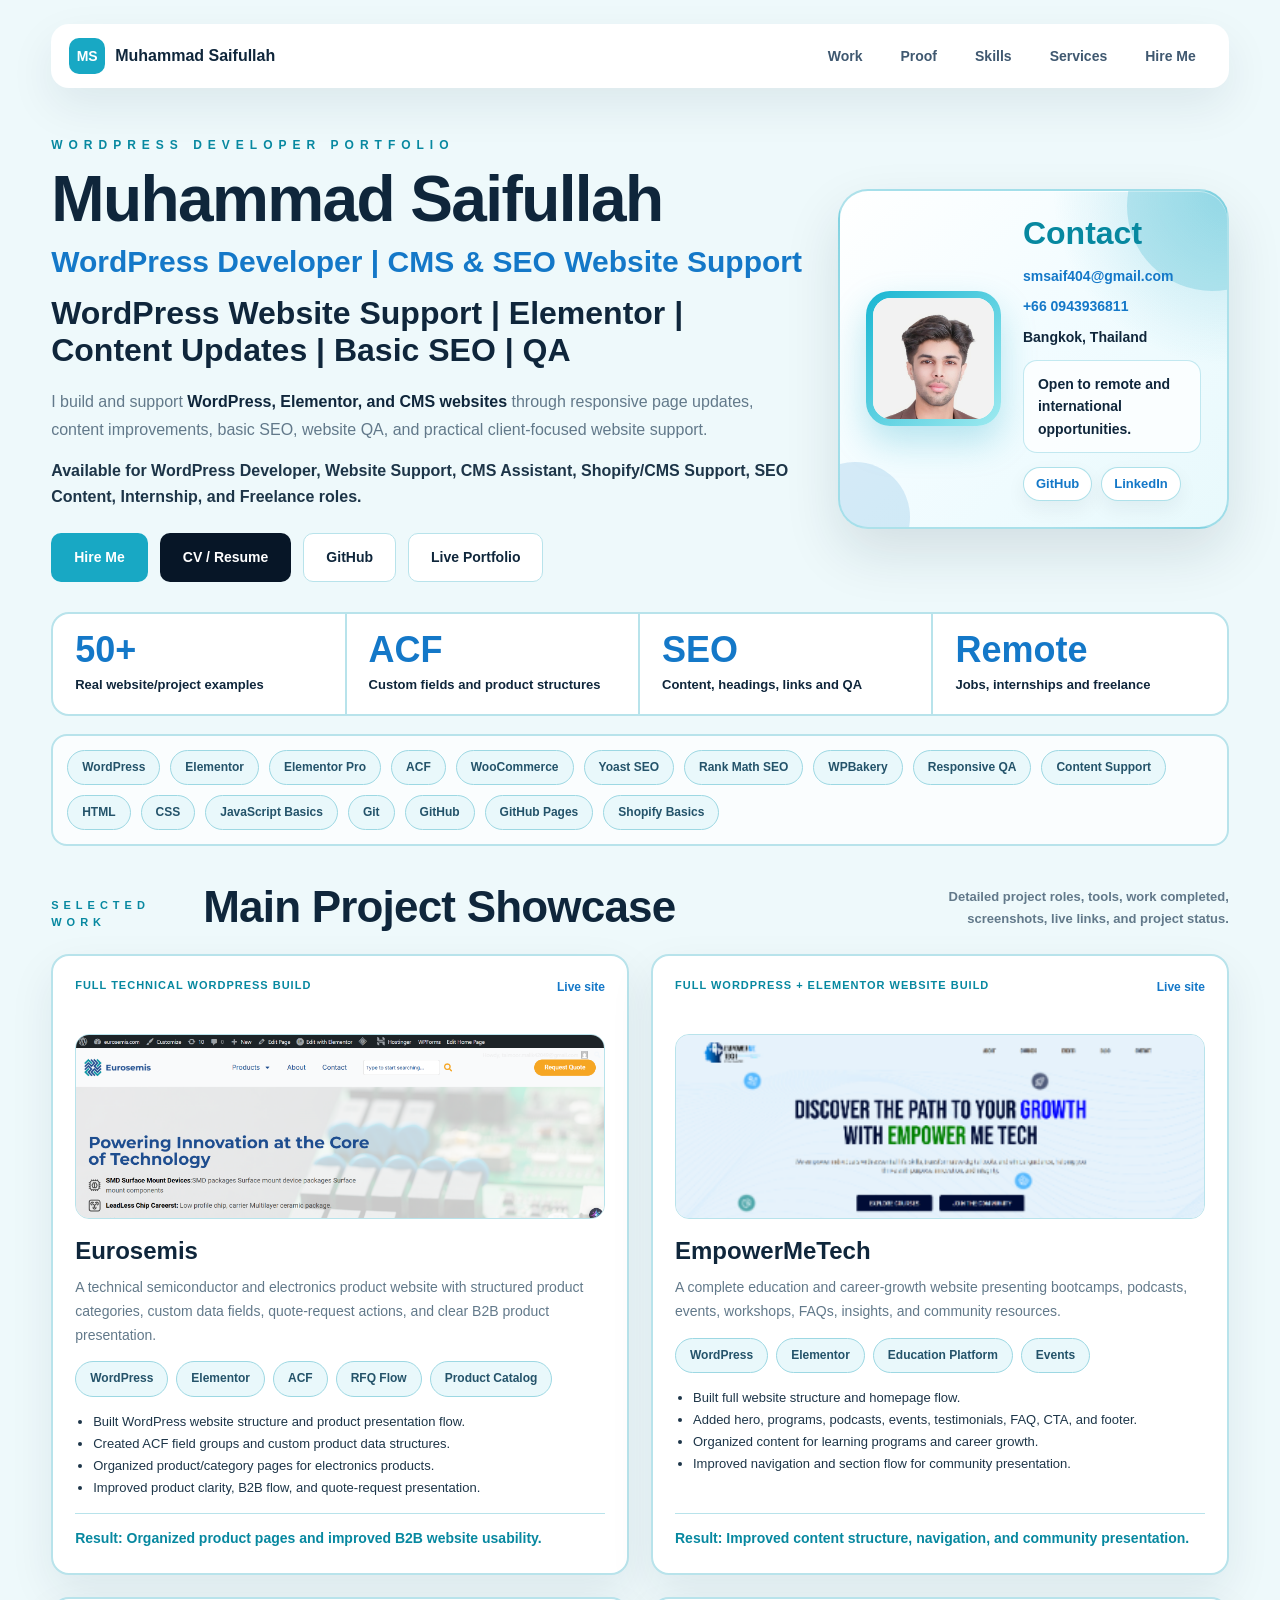
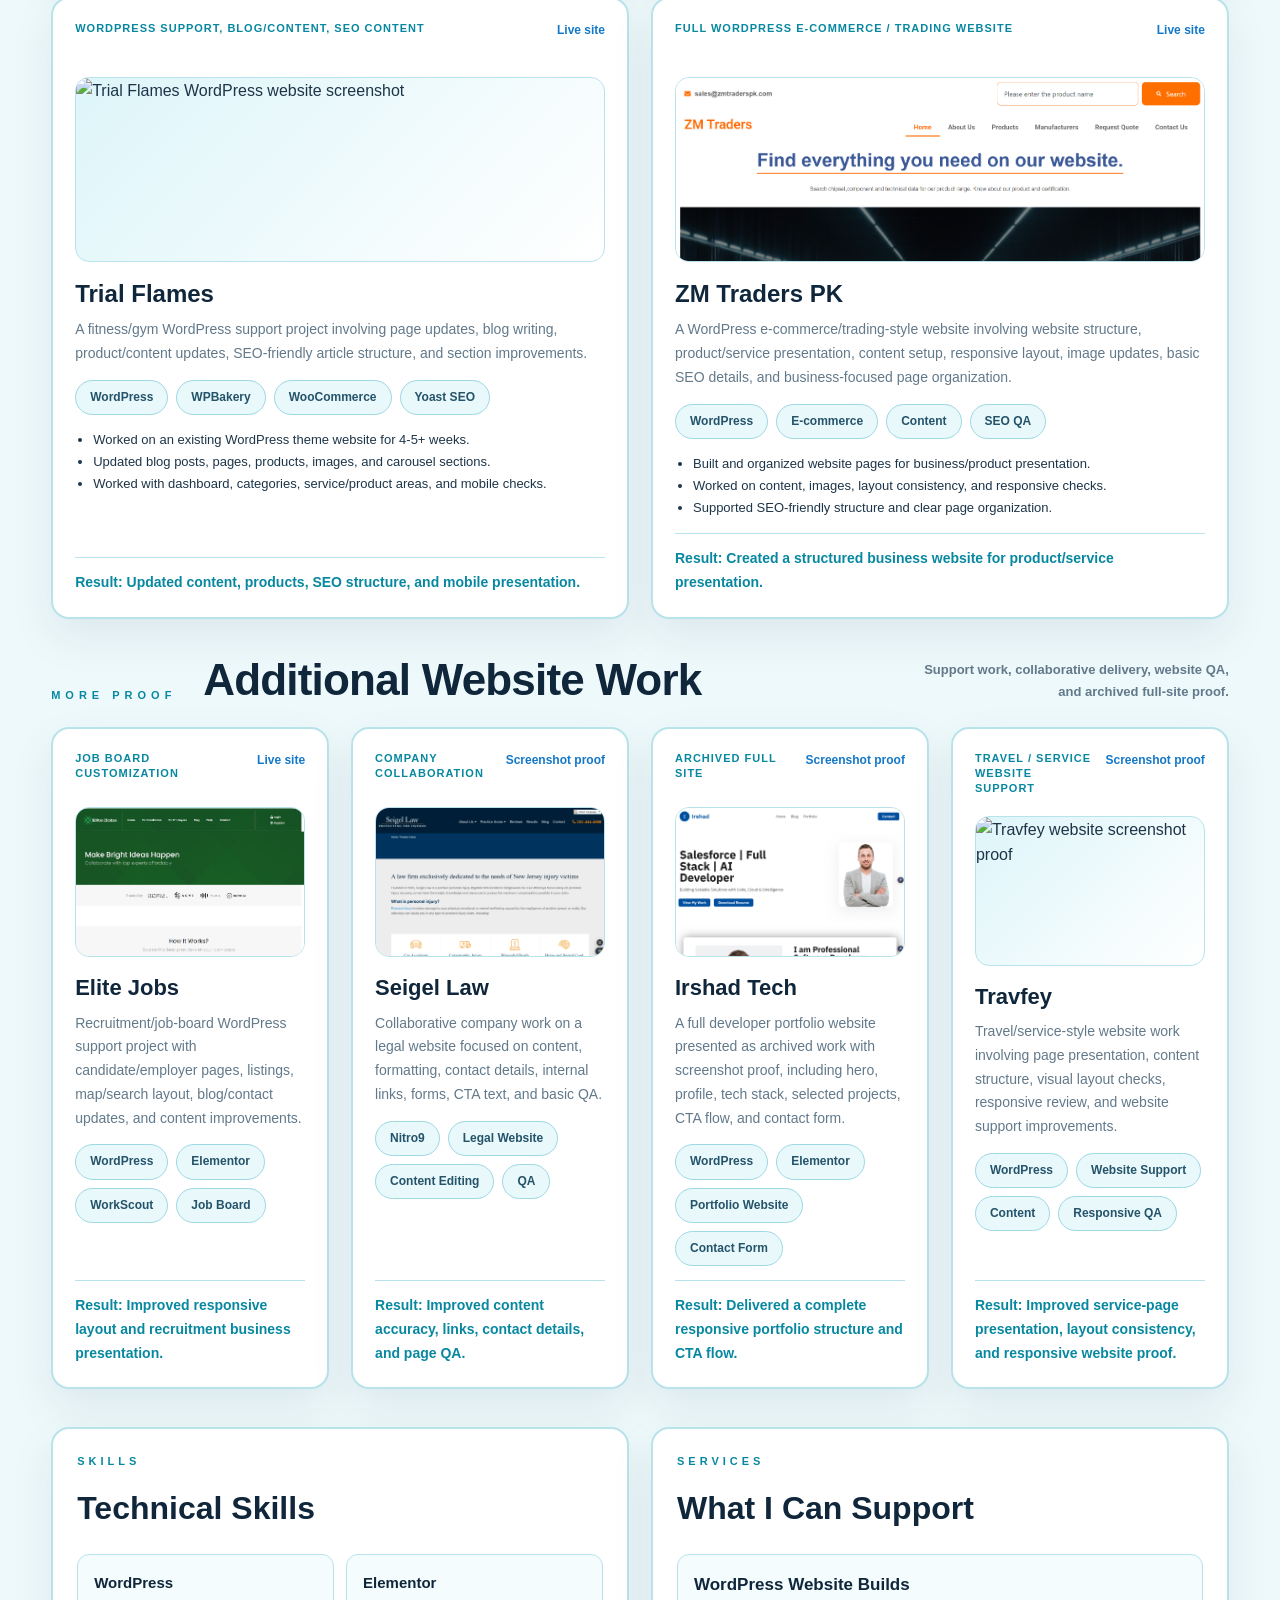
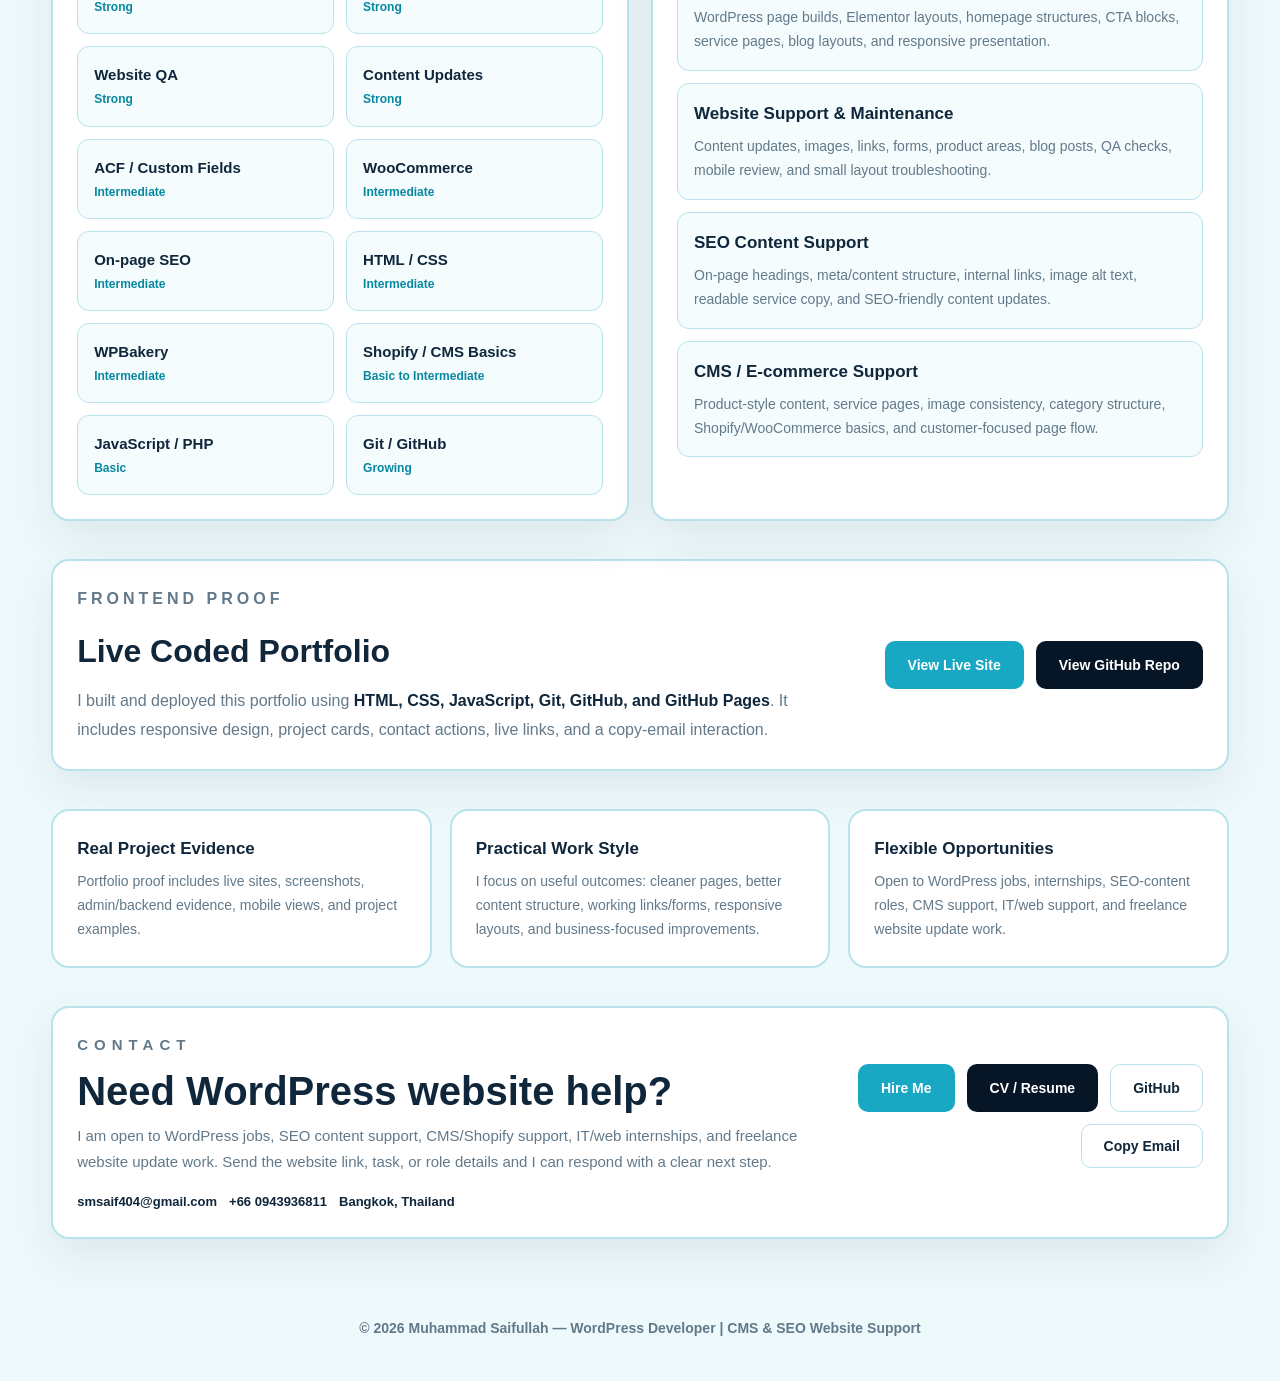
==== commit b65559fb: "Restore clean final portfolio structure" ====
--- a/index.html
+++ b/index.html
@@ -77,8 +77,8 @@
           <p class="open-note">Open to remote and international opportunities.</p>
 
           <div class="contact-links">
-            <a href="https://github.com/pinkpoo" target="_blank">github.com/pinkpoo</a>
-            <a href="https://www.linkedin.com/in/muhammad-saifullah-8a2a783a8" target="_blank">LinkedIn Profile</a>
+            <a href="https://github.com/pinkpoo" target="_blank">GitHub</a>
+            <a href="https://www.linkedin.com/in/muhammad-saifullah-8a2a783a8" target="_blank">LinkedIn</a>
           </div>
         </div>
       </aside>
@@ -93,7 +93,7 @@
 
       <div>
         <strong>ACF</strong>
-        <span>Custom product fields and tables</span>
+        <span>Custom fields and product structures</span>
       </div>
 
       <div>
@@ -133,9 +133,7 @@
       <div class="showcase-heading">
         <div class="section-kicker">Selected Work</div>
 
-        <div>
-          <h2 class="section-title">Main Project Showcase</h2>
-        </div>
+        <h2 class="section-title">Main Project Showcase</h2>
 
         <p class="section-note">
           Detailed project roles, tools, work completed, screenshots, live links,
@@ -143,7 +141,7 @@
         </p>
       </div>
 
-      <div class="projects-grid">
+      <div class="projects-grid main-grid">
         <!-- Eurosemis -->
         <article class="project-card">
           <div class="project-top">
@@ -287,19 +285,17 @@
       </div>
     </section>
 
-   <!-- MORE PROOF -->
-<section id="proof" class="section-block">
-  <div class="showcase-heading proof-heading">
-  <div class="section-kicker">More Proof</div>
-
-  <div>
-    <h2 class="section-title">Additional Website Work</h2>
-  </div>
-
-  <p class="section-note">
-    Support work, collaborative delivery, website QA, and archived full-site proof.
-  </p>
-</div>
+    <!-- MORE PROOF -->
+    <section id="proof" class="section-block">
+      <div class="showcase-heading proof-heading">
+        <div class="section-kicker">More Proof</div>
+
+        <h2 class="section-title">Additional Website Work</h2>
+
+        <p class="section-note">
+          Support work, collaborative delivery, website QA, and archived full-site proof.
+        </p>
+      </div>
 
       <div class="projects-grid more-grid">
         <!-- Elite Jobs -->
@@ -334,7 +330,7 @@
         <article class="project-card small-card">
           <div class="project-top">
             <span>Company Collaboration</span>
-         <a href="images/seigellaw.png" target="_blank">Screenshot proof</a>
+            <a href="images/seigellaw.png" target="_blank">Screenshot proof</a>
           </div>
 
           <div class="project-image small-image">
@@ -362,7 +358,7 @@
         <article class="project-card small-card">
           <div class="project-top">
             <span>Archived Full Site</span>
-<a href="images/irshadtech.png" target="_blank">Screenshot proof</a>
+            <a href="images/irshadtech.png" target="_blank">Screenshot proof</a>
           </div>
 
           <div class="project-image small-image">
@@ -390,12 +386,12 @@
         <article class="project-card small-card">
           <div class="project-top">
             <span>Travel / Service Website Support</span>
-<a href="images/travfeyproof.png" target="_blank">Screenshot proof</a>
+            <a href="images/travfeyproof.png" target="_blank">Screenshot proof</a>
+          </div>
 
           <div class="project-image small-image">
-<img src="images/travfeyproof.png" alt="Travfey website screenshot proof" />         
-
-</div>
+            <img src="images/travfeyproof.png" alt="Travfey website screenshot proof" />
+          </div>
 
           <h3>Travfey</h3>
 
@@ -411,7 +407,9 @@
             <span>Responsive QA</span>
           </div>
 
-          <p class="result">Result: Improved service-page presentation, layout consistency, and responsive website proof.</p>
+          <p class="result">
+            Result: Improved service-page presentation, layout consistency, and responsive website proof.
+          </p>
         </article>
       </div>
     </section>
@@ -483,7 +481,7 @@
     <!-- FRONTEND PROOF -->
     <section class="frontend-proof">
       <div>
-       <p class="eyebrow small-eyebrow">Frontend Proof</p>
+        <p class="eyebrow small-eyebrow">Frontend Proof</p>
 
         <h2>Live Coded Portfolio</h2>
 
--- a/style.css
+++ b/style.css
@@ -45,6 +45,14 @@
   display: block;
 }
 
+#work,
+#proof,
+#skills,
+#services,
+#contact {
+  scroll-margin-top: 35px;
+}
+
 /* HEADER */
 
 .site-header {
@@ -241,809 +249,6 @@
 /* CONTACT CARD */
 
 .contact-card {
-  background: var(--card);
-  border: 2px solid var(--border);
-  border-radius: 24px;
-  padding: 24px;
-  display: grid;
-  grid-template-columns: 1fr 150px;
-  gap: 18px;
-  align-items: center;
-  box-shadow: var(--shadow);
-}
-
-.profile-wrap {
-  order: 2;
-  border: 5px solid #9ee3eb;
-  border-radius: 18px;
-  padding: 7px;
-  background: var(--soft);
-}
-
-.profile-wrap img {
-  width: 100%;
-  aspect-ratio: 1 / 1;
-  object-fit: cover;
-  border-radius: 12px;
-}
-
-.contact-info {
-  min-width: 0;
-}
-
-.contact-card h2 {
-  font-size: 30px;
-  color: var(--teal-dark);
-  margin-bottom: 14px;
-  font-weight: 900;
-}
-
-.contact-card p {
-  margin-bottom: 7px;
-  font-weight: 800;
-  font-size: 14px;
-}
-
-.contact-card a {
-  color: var(--blue);
-  text-decoration: none;
-  font-weight: 900;
-}
-
-.contact-card a:hover {
-  text-decoration: underline;
-}
-
-.open-note {
-  color: var(--navy);
-  margin-top: 10px;
-}
-
-.contact-links {
-  margin-top: 14px;
-  display: grid;
-  gap: 6px;
-  word-break: break-word;
-}
-
-/* STATS */
-
-.stats-row {
-  margin-top: 30px;
-  background: var(--card);
-  border: 2px solid var(--border);
-  border-radius: 18px;
-  display: grid;
-  grid-template-columns: repeat(4, 1fr);
-  overflow: hidden;
-}
-
-.stats-row div {
-  padding: 18px 22px;
-  border-right: 2px solid var(--border);
-}
-
-.stats-row div:last-child {
-  border-right: none;
-}
-
-.stats-row strong {
-  display: block;
-  color: var(--blue);
-  font-size: 36px;
-  line-height: 1;
-  margin-bottom: 7px;
-  font-weight: 900;
-}
-
-.stats-row span {
-  display: block;
-  font-size: 13px;
-  font-weight: 900;
-  color: var(--navy);
-}
-
-/* BADGES */
-
-.tool-badges {
-  margin-top: 18px;
-  background: rgba(255, 255, 255, 0.72);
-  border: 2px solid var(--border);
-  border-radius: 16px;
-  padding: 14px;
-  display: flex;
-  flex-wrap: wrap;
-  gap: 10px;
-}
-
-.tool-badges span,
-.tags span {
-  background: #e9f8fb;
-  color: #24536a;
-  border: 1px solid #9dd8e3;
-  border-radius: 999px;
-  padding: 7px 14px;
-  font-size: 12px;
-  font-weight: 900;
-}
-
-/* SECTION HEADINGS */
-
-.section-block,
-.split-section,
-.proof-row,
-.final-cta,
-.frontend-proof {
-  margin-top: 38px;
-}
-
-.showcase-heading {
-  display: grid;
-  grid-template-columns: 140px 1fr 330px;
-  align-items: end;
-  gap: 22px;
-  margin-bottom: 24px;
-}
-
-.section-kicker {
-  font-size: 11px;
-  font-weight: 900;
-  letter-spacing: 5px;
-  text-transform: uppercase;
-  color: var(--teal-dark);
-  line-height: 1.5;
-}
-
-.section-title {
-  font-size: clamp(32px, 3.6vw, 44px);
-  line-height: 1.05;
-  font-weight: 900;
-  color: var(--navy);
-  letter-spacing: -0.8px;
-}
-
-.section-note {
-  font-size: 13px;
-  line-height: 1.7;
-  color: var(--muted);
-  text-align: right;
-  font-weight: 800;
-}
-
-/* PROJECTS */
-
-.projects-grid {
-  display: grid;
-  grid-template-columns: repeat(2, 1fr);
-  gap: 22px;
-  align-items: stretch;
-}
-
-.more-grid {
-  grid-template-columns: repeat(4, 1fr);
-}
-
-.project-card {
-  background: var(--card);
-  border: 2px solid var(--border);
-  border-radius: 18px;
-  padding: 22px;
-  box-shadow: var(--shadow);
-  display: flex;
-  flex-direction: column;
-  height: 100%;
-  overflow: hidden;
-}
-
-.project-card:hover {
-  transform: translateY(-3px);
-  transition: 0.2s ease;
-}
-
-.project-top {
-  display: flex;
-  justify-content: space-between;
-  gap: 12px;
-  align-items: center;
-  margin-bottom: 10px;
-}
-
-.project-top span {
-  text-transform: uppercase;
-  color: var(--teal-dark);
-  font-size: 11px;
-  letter-spacing: 1px;
-  font-weight: 900;
-}
-
-.project-top a {
-  color: var(--blue);
-  text-decoration: none;
-  font-weight: 900;
-  font-size: 12px;
-  white-space: nowrap;
-}
-
-.project-image {
-  width: 100%;
-  height: 185px;
-  border-radius: 14px;
-  overflow: hidden;
-  margin: 10px 0 18px;
-  border: 1px solid var(--border);
-  background: linear-gradient(135deg, #ddf5f9, #ffffff);
-}
-
-.project-image img {
-  width: 100%;
-  height: 100%;
-  object-fit: cover;
-  object-position: top;
-}
-
-.small-image {
-  height: 150px;
-}
-
-.project-card h3 {
-  font-size: 24px;
-  color: var(--navy);
-  margin-bottom: 10px;
-  font-weight: 900;
-  line-height: 1.2;
-}
-
-.small-card h3 {
-  font-size: 22px;
-}
-
-.project-card p {
-  color: var(--muted);
-  margin-bottom: 14px;
-  font-size: 14px;
-  line-height: 1.7;
-}
-
-.tags {
-  display: flex;
-  flex-wrap: wrap;
-  gap: 8px;
-  margin-bottom: 14px;
-}
-
-.project-card ul {
-  margin-left: 18px;
-  color: var(--text);
-  font-size: 13px;
-  margin-bottom: 14px;
-  line-height: 1.7;
-}
-
-.result {
-  margin-top: auto;
-  border-top: 1px solid var(--border);
-  padding-top: 13px;
-  color: var(--teal-dark) !important;
-  font-weight: 900;
-  font-size: 14px;
-  margin-bottom: 0 !important;
-}
-
-/* SKILLS + SERVICES */
-
-.split-section {
-  display: grid;
-  grid-template-columns: 1fr 1fr;
-  gap: 22px;
-}
-
-.skills-box,
-.services-box,
-.frontend-proof,
-.proof-row div,
-.final-cta {
-  background: var(--card);
-  border: 2px solid var(--border);
-  border-radius: 18px;
-  padding: 24px;
-  box-shadow: var(--shadow);
-}
-
-.skills-box h2,
-.services-box h2,
-.frontend-proof h2 {
-  color: var(--navy);
-  font-size: 32px;
-  font-weight: 900;
-  margin-bottom: 20px;
-}
-
-.skills-grid {
-  display: grid;
-  grid-template-columns: repeat(2, 1fr);
-  gap: 12px;
-}
-
-.skills-grid div,
-.services-grid div {
-  background: var(--soft);
-  border: 1px solid var(--border);
-  border-radius: 12px;
-  padding: 16px;
-}
-
-.skills-grid strong {
-  display: block;
-  color: var(--navy);
-  font-size: 15px;
-  font-weight: 900;
-}
-
-.skills-grid span {
-  display: block;
-  color: var(--teal-dark);
-  font-weight: 900;
-  font-size: 12px;
-  margin-top: 3px;
-}
-
-.services-grid {
-  display: grid;
-  gap: 12px;
-}
-
-.services-grid h3,
-.proof-row h3 {
-  color: var(--navy);
-  font-size: 17px;
-  font-weight: 900;
-  margin-bottom: 8px;
-}
-
-.services-grid p,
-.proof-row p {
-  color: var(--muted);
-  font-size: 14px;
-  line-height: 1.7;
-}
-
-/* FRONTEND PROOF */
-
-.frontend-proof {
-  display: grid;
-  grid-template-columns: 1.3fr 0.7fr;
-  gap: 22px;
-  align-items: center;
-}
-
-.frontend-proof h2 {
-  margin-bottom: 10px;
-}
-
-.frontend-proof p {
-  color: var(--muted);
-  font-size: 16px;
-  line-height: 1.8;
-}
-
-.frontend-proof strong {
-  color: var(--navy);
-}
-
-.frontend-actions {
-  justify-content: flex-end;
-}
-
-/* WORK STYLE */
-
-.proof-row {
-  display: grid;
-  grid-template-columns: repeat(3, 1fr);
-  gap: 18px;
-}
-
-.proof-row div {
-  box-shadow: none;
-}
-
-/* CTA */
-
-.final-cta {
-  display: grid;
-  grid-template-columns: 1.35fr 0.65fr;
-  gap: 24px;
-  align-items: center;
-}
-
-.final-cta h2 {
-  font-size: clamp(30px, 3.5vw, 40px);
-  color: var(--navy);
-  font-weight: 900;
-  line-height: 1.1;
-  margin-bottom: 10px;
-}
-
-.final-cta p {
-  color: var(--muted);
-  font-size: 15px;
-  line-height: 1.7;
-}
-
-.contact-meta {
-  margin-top: 18px;
-  display: flex;
-  flex-wrap: wrap;
-  gap: 12px;
-}
-
-.contact-meta span {
-  font-weight: 900;
-  color: var(--navy);
-  font-size: 13px;
-}
-
-.cta-actions {
-  justify-content: flex-end;
-}
-
-#copyMessage {
-  width: 100%;
-  color: var(--teal-dark);
-  font-weight: 900;
-  text-align: right;
-}
-
-/* FOOTER */
-
-footer {
-  text-align: center;
-  padding: 28px 20px 42px;
-  color: var(--muted);
-  font-weight: 800;
-  font-size: 14px;
-}
-
-/* TABLET */
-
-@media (max-width: 1150px) {
-  .hero-section {
-    grid-template-columns: 1fr;
-  }
-
-  .contact-card {
-    grid-template-columns: 1fr 180px;
-  }
-
-  .showcase-heading {
-    grid-template-columns: 1fr;
-    align-items: start;
-  }
-
-  .section-note {
-    text-align: left;
-    max-width: 720px;
-  }
-
-  .more-grid {
-    grid-template-columns: repeat(2, 1fr);
-  }
-
-  .frontend-proof,
-  .final-cta {
-    grid-template-columns: 1fr;
-  }
-
-  .frontend-actions,
-  .cta-actions {
-    justify-content: flex-start;
-  }
-
-  #copyMessage {
-    text-align: left;
-  }
-}
-
-@media (max-width: 950px) {
-  .stats-row {
-    grid-template-columns: repeat(2, 1fr);
-  }
-
-  .stats-row div {
-    border-bottom: 2px solid var(--border);
-  }
-
-  .stats-row div:nth-child(2) {
-    border-right: none;
-  }
-
-  .stats-row div:nth-child(3),
-  .stats-row div:nth-child(4) {
-    border-bottom: none;
-  }
-
-  .projects-grid,
-  .more-grid,
-  .split-section,
-  .proof-row {
-    grid-template-columns: 1fr;
-  }
-}
-
-/* MOBILE */
-
-@media (max-width: 680px) {
-  .site-header {
-    padding: 14px 12px 6px;
-  }
-
-  main {
-    padding: 18px 12px 34px;
-  }
-
-  .navbar {
-    padding: 14px;
-    flex-direction: column;
-    gap: 16px;
-  }
-
-  .logo {
-    justify-content: center;
-    text-align: center;
-  }
-
-  .nav-links {
-    width: 100%;
-    justify-content: center;
-    flex-wrap: wrap;
-    gap: 8px;
-  }
-
-  .nav-links a {
-    font-size: 13px;
-    padding: 8px 12px;
-  }
-
-  .eyebrow {
-    letter-spacing: 4px;
-    font-size: 11px;
-  }
-
-  .hero-content h1 {
-    font-size: 38px;
-    letter-spacing: -1px;
-  }
-
-  .hero-content h2 {
-    font-size: 20px;
-  }
-
-  .hero-content h3 {
-    font-size: 22px;
-  }
-
-  .hero-text {
-    font-size: 15px;
-  }
-
-  .hero-buttons,
-  .cta-actions,
-  .frontend-actions {
-    flex-direction: column;
-  }
-
-  .btn,
-  .cta-actions button {
-    width: 100%;
-  }
-
-  .contact-card {
-    grid-template-columns: 1fr;
-    padding: 22px;
-  }
-
-  .profile-wrap {
-    order: 0;
-    max-width: 190px;
-    margin: 0 auto;
-  }
-
-  .contact-info {
-    text-align: center;
-  }
-
-  .stats-row {
-    grid-template-columns: 1fr;
-  }
-
-  .stats-row div {
-    border-right: none;
-    border-bottom: 2px solid var(--border);
-  }
-
-  .stats-row div:last-child {
-    border-bottom: none;
-  }
-
-  .tool-badges {
-    justify-content: center;
-  }
-
-  .section-title {
-    font-size: 30px;
-  }
-
-  .project-card {
-    padding: 20px;
-  }
-
-  .project-top {
-    align-items: flex-start;
-    flex-direction: column;
-  }
-
-  .project-image {
-    height: 165px;
-  }
-
-  .small-image {
-    height: 150px;
-  }
-
-  .project-card h3 {
-    font-size: 23px;
-  }
-
-  .small-card h3 {
-    font-size: 22px;
-  }
-
-  .skills-grid {
-    grid-template-columns: 1fr;
-  }
-
-  .skills-box h2,
-  .services-box h2,
-  .frontend-proof h2 {
-    font-size: 28px;
-  }
-
-  .final-cta {
-    padding: 22px;
-  }
-
-  .contact-meta {
-    flex-direction: column;
-  }
-
-  footer {
-    font-size: 12px;
-  }
-}
-
-/* SMALL MOBILE */
-
-@media (max-width: 380px) {
-  .hero-content h1 {
-    font-size: 34px;
-  }
-
-  .hero-content h3 {
-    font-size: 21px;
-  }
-
-  .contact-card h2 {
-    font-size: 26px;
-  }
-
-  .stats-row strong {
-    font-size: 32px;
-  }
-}
-.proof-heading {
-  grid-template-columns: 120px 1fr 330px;
-}
-
-.proof-heading .section-title {
-  font-size: clamp(30px, 3.2vw, 40px);
-}
-
-@media (max-width: 1150px) {
-  .proof-heading {
-    grid-template-columns: 1fr;
-  }
-}
-/* Fix Additional Website Work card alignment */
-
-.more-grid .project-card {
-  min-height: 100%;
-}
-
-.more-grid .project-top {
-  min-height: 48px;
-  align-items: flex-start;
-}
-
-.more-grid .project-top span {
-  max-width: 130px;
-  line-height: 1.4;
-}
-
-.more-grid .project-top a {
-  margin-left: auto;
-}
-
-.more-grid .project-image {
-  margin-top: 12px;
-  height: 170px;
-}
-
-.more-grid .project-card h3 {
-  min-height: 34px;
-}
-#work,
-#proof,
-#skills,
-#services,
-#contact {
-  scroll-margin-top: 40px;
-}
-.contact-card {
-  background: var(--card);
-  border: 2px solid var(--border);
-  border-radius: 24px;
-  padding: 24px;
-  display: grid;
-  grid-template-columns: 150px 1fr;
-  gap: 18px;
-  align-items: center;
-  box-shadow: var(--shadow);
-}
-
-.profile-wrap {
-  border: 5px solid #9ee3eb;
-  border-radius: 18px;
-  padding: 7px;
-  background: var(--soft);
-}
-
-.profile-wrap img {
-  width: 100%;
-  aspect-ratio: 1 / 1;
-  object-fit: cover;
-  border-radius: 12px;
-}
-/* Additional Website Work alignment fix */
-
-.more-grid .project-card {
-  display: flex;
-  flex-direction: column;
-}
-
-.more-grid .project-top {
-  min-height: 52px;
-  align-items: flex-start;
-}
-
-.more-grid .project-top span {
-  max-width: 145px;
-  line-height: 1.35;
-}
-
-.more-grid .project-top a {
-  margin-left: auto;
-}
-
-.more-grid .project-image {
-  height: 150px;
-  margin-top: 12px;
-}
-
-.more-grid .project-card h3 {
-  min-height: 30px;
-}
-/* PREMIUM CONTACT CARD - FINAL OVERRIDE */
-
-.contact-card {
   position: relative;
   overflow: hidden;
   background:
@@ -1051,7 +256,7 @@
     linear-gradient(135deg, #ffffff 0%, #f2fcff 48%, #e8f9fc 100%);
   border: 2px solid rgba(24, 168, 196, 0.35);
   border-radius: 30px;
-  padding: 28px;
+  padding: 26px;
   display: grid;
   grid-template-columns: 135px 1fr;
   gap: 22px;
@@ -1086,7 +291,6 @@
 .profile-wrap {
   position: relative;
   z-index: 2;
-  order: 0;
   border: none;
   border-radius: 24px;
   padding: 7px;
@@ -1110,11 +314,11 @@
 }
 
 .contact-card h2 {
-  font-size: 34px;
+  font-size: 32px;
   line-height: 1;
   color: #0788a0;
   font-weight: 900;
-  margin-bottom: 18px;
+  margin-bottom: 16px;
 }
 
 .contact-card p {
@@ -1171,15 +375,539 @@
   text-decoration: none;
 }
 
-/* Contact card responsive */
+/* STATS */
+
+.stats-row {
+  margin-top: 30px;
+  background: var(--card);
+  border: 2px solid var(--border);
+  border-radius: 18px;
+  display: grid;
+  grid-template-columns: repeat(4, 1fr);
+  overflow: hidden;
+}
+
+.stats-row div {
+  padding: 18px 22px;
+  border-right: 2px solid var(--border);
+}
+
+.stats-row div:last-child {
+  border-right: none;
+}
+
+.stats-row strong {
+  display: block;
+  color: var(--blue);
+  font-size: 36px;
+  line-height: 1;
+  margin-bottom: 7px;
+  font-weight: 900;
+}
+
+.stats-row span {
+  display: block;
+  font-size: 13px;
+  font-weight: 900;
+  color: var(--navy);
+}
+
+/* BADGES */
+
+.tool-badges {
+  margin-top: 18px;
+  background: rgba(255, 255, 255, 0.72);
+  border: 2px solid var(--border);
+  border-radius: 16px;
+  padding: 14px;
+  display: flex;
+  flex-wrap: wrap;
+  gap: 10px;
+}
+
+.tool-badges span,
+.tags span {
+  background: #e9f8fb;
+  color: #24536a;
+  border: 1px solid #9dd8e3;
+  border-radius: 999px;
+  padding: 7px 14px;
+  font-size: 12px;
+  font-weight: 900;
+}
+
+/* SECTION HEADINGS */
+
+.section-block,
+.split-section,
+.proof-row,
+.final-cta,
+.frontend-proof {
+  margin-top: 38px;
+}
+
+.showcase-heading {
+  display: grid;
+  grid-template-columns: 130px 1fr 330px;
+  align-items: end;
+  gap: 22px;
+  margin-bottom: 24px;
+}
+
+.section-kicker {
+  font-size: 11px;
+  font-weight: 900;
+  letter-spacing: 5px;
+  text-transform: uppercase;
+  color: var(--teal-dark);
+  line-height: 1.5;
+}
+
+.section-title {
+  font-size: clamp(32px, 3.6vw, 44px);
+  line-height: 1.05;
+  font-weight: 900;
+  color: var(--navy);
+  letter-spacing: -0.8px;
+}
+
+.section-note {
+  font-size: 13px;
+  line-height: 1.7;
+  color: var(--muted);
+  text-align: right;
+  font-weight: 800;
+}
+
+/* PROJECTS */
+
+.projects-grid {
+  display: grid;
+  gap: 22px;
+  align-items: stretch;
+}
+
+.main-grid {
+  grid-template-columns: repeat(2, minmax(0, 1fr));
+}
+
+.more-grid {
+  grid-template-columns: repeat(4, minmax(0, 1fr));
+}
+
+.project-card {
+  background: var(--card);
+  border: 2px solid var(--border);
+  border-radius: 18px;
+  padding: 22px;
+  box-shadow: var(--shadow);
+  display: flex;
+  flex-direction: column;
+  height: 100%;
+  overflow: hidden;
+}
+
+.project-card:hover {
+  transform: translateY(-3px);
+  transition: 0.2s ease;
+}
+
+.project-top {
+  display: flex;
+  justify-content: space-between;
+  gap: 12px;
+  align-items: flex-start;
+  margin-bottom: 10px;
+  min-height: 36px;
+}
+
+.project-top span {
+  text-transform: uppercase;
+  color: var(--teal-dark);
+  font-size: 11px;
+  letter-spacing: 1px;
+  font-weight: 900;
+  line-height: 1.35;
+}
+
+.project-top a {
+  color: var(--blue);
+  text-decoration: none;
+  font-weight: 900;
+  font-size: 12px;
+  white-space: nowrap;
+}
+
+.project-image {
+  width: 100%;
+  height: 185px;
+  border-radius: 14px;
+  overflow: hidden;
+  margin: 10px 0 18px;
+  border: 1px solid var(--border);
+  background: linear-gradient(135deg, #ddf5f9, #ffffff);
+}
+
+.project-image img {
+  width: 100%;
+  height: 100%;
+  object-fit: cover;
+  object-position: top;
+}
+
+.small-image {
+  height: 150px;
+}
+
+.project-card h3 {
+  font-size: 24px;
+  color: var(--navy);
+  margin-bottom: 10px;
+  font-weight: 900;
+  line-height: 1.2;
+}
+
+.small-card h3 {
+  font-size: 22px;
+}
+
+.project-card p {
+  color: var(--muted);
+  margin-bottom: 14px;
+  font-size: 14px;
+  line-height: 1.7;
+}
+
+.tags {
+  display: flex;
+  flex-wrap: wrap;
+  gap: 8px;
+  margin-bottom: 14px;
+}
+
+.project-card ul {
+  margin-left: 18px;
+  color: var(--text);
+  font-size: 13px;
+  margin-bottom: 14px;
+  line-height: 1.7;
+}
+
+.result {
+  margin-top: auto;
+  border-top: 1px solid var(--border);
+  padding-top: 13px;
+  color: var(--teal-dark) !important;
+  font-weight: 900;
+  font-size: 14px;
+  margin-bottom: 0 !important;
+}
+
+/* SKILLS + SERVICES */
+
+.split-section {
+  display: grid;
+  grid-template-columns: repeat(2, minmax(0, 1fr));
+  gap: 22px;
+}
+
+.skills-box,
+.services-box,
+.frontend-proof,
+.proof-row div,
+.final-cta {
+  background: var(--card);
+  border: 2px solid var(--border);
+  border-radius: 18px;
+  padding: 24px;
+  box-shadow: var(--shadow);
+}
+
+.skills-box h2,
+.services-box h2,
+.frontend-proof h2 {
+  color: var(--navy);
+  font-size: 32px;
+  font-weight: 900;
+  margin-bottom: 20px;
+}
+
+.skills-grid {
+  display: grid;
+  grid-template-columns: repeat(2, minmax(0, 1fr));
+  gap: 12px;
+}
+
+.skills-grid div,
+.services-grid div {
+  background: var(--soft);
+  border: 1px solid var(--border);
+  border-radius: 12px;
+  padding: 16px;
+}
+
+.skills-grid strong {
+  display: block;
+  color: var(--navy);
+  font-size: 15px;
+  font-weight: 900;
+}
+
+.skills-grid span {
+  display: block;
+  color: var(--teal-dark);
+  font-weight: 900;
+  font-size: 12px;
+  margin-top: 3px;
+}
+
+.services-grid {
+  display: grid;
+  gap: 12px;
+}
+
+.services-grid h3,
+.proof-row h3 {
+  color: var(--navy);
+  font-size: 17px;
+  font-weight: 900;
+  margin-bottom: 8px;
+}
+
+.services-grid p,
+.proof-row p {
+  color: var(--muted);
+  font-size: 14px;
+  line-height: 1.7;
+}
+
+/* FRONTEND PROOF */
+
+.frontend-proof {
+  display: grid;
+  grid-template-columns: 1.3fr 0.7fr;
+  gap: 22px;
+  align-items: center;
+}
+
+.frontend-proof h2 {
+  margin-bottom: 10px;
+}
+
+.frontend-proof p {
+  color: var(--muted);
+  font-size: 16px;
+  line-height: 1.8;
+}
+
+.frontend-proof strong {
+  color: var(--navy);
+}
+
+.frontend-actions {
+  justify-content: flex-end;
+}
+
+/* WORK STYLE */
+
+.proof-row {
+  display: grid;
+  grid-template-columns: repeat(3, minmax(0, 1fr));
+  gap: 18px;
+}
+
+.proof-row div {
+  box-shadow: none;
+}
+
+/* CTA */
+
+.final-cta {
+  display: grid;
+  grid-template-columns: 1.35fr 0.65fr;
+  gap: 24px;
+  align-items: center;
+}
+
+.final-cta h2 {
+  font-size: clamp(30px, 3.5vw, 40px);
+  color: var(--navy);
+  font-weight: 900;
+  line-height: 1.1;
+  margin-bottom: 10px;
+}
+
+.final-cta p {
+  color: var(--muted);
+  font-size: 15px;
+  line-height: 1.7;
+}
+
+.contact-meta {
+  margin-top: 18px;
+  display: flex;
+  flex-wrap: wrap;
+  gap: 12px;
+}
+
+.contact-meta span {
+  font-weight: 900;
+  color: var(--navy);
+  font-size: 13px;
+}
+
+.cta-actions {
+  justify-content: flex-end;
+}
+
+#copyMessage {
+  width: 100%;
+  color: var(--teal-dark);
+  font-weight: 900;
+  text-align: right;
+}
+
+/* FOOTER */
+
+footer {
+  text-align: center;
+  padding: 28px 20px 42px;
+  color: var(--muted);
+  font-weight: 800;
+  font-size: 14px;
+}
+
+/* RESPONSIVE */
 
 @media (max-width: 1150px) {
+  .hero-section {
+    grid-template-columns: 1fr;
+  }
+
   .contact-card {
-    grid-template-columns: 120px 1fr;
+    grid-template-columns: 130px 1fr;
+  }
+
+  .showcase-heading {
+    grid-template-columns: 1fr;
+    align-items: start;
+  }
+
+  .section-note {
+    text-align: left;
+    max-width: 720px;
+  }
+
+  .more-grid {
+    grid-template-columns: repeat(2, minmax(0, 1fr));
+  }
+
+  .frontend-proof,
+  .final-cta {
+    grid-template-columns: 1fr;
+  }
+
+  .frontend-actions,
+  .cta-actions {
+    justify-content: flex-start;
+  }
+
+  #copyMessage {
+    text-align: left;
+  }
+}
+
+@media (max-width: 950px) {
+  .stats-row {
+    grid-template-columns: repeat(2, 1fr);
+  }
+
+  .stats-row div {
+    border-bottom: 2px solid var(--border);
+  }
+
+  .stats-row div:nth-child(2) {
+    border-right: none;
+  }
+
+  .stats-row div:nth-child(3),
+  .stats-row div:nth-child(4) {
+    border-bottom: none;
+  }
+
+  .main-grid,
+  .more-grid,
+  .split-section,
+  .proof-row {
+    grid-template-columns: 1fr;
   }
 }
 
 @media (max-width: 680px) {
+  .site-header {
+    padding: 14px 12px 6px;
+  }
+
+  main {
+    padding: 18px 12px 34px;
+  }
+
+  .navbar {
+    padding: 14px;
+    flex-direction: column;
+    gap: 16px;
+  }
+
+  .logo {
+    justify-content: center;
+    text-align: center;
+  }
+
+  .nav-links {
+    width: 100%;
+    justify-content: center;
+    flex-wrap: wrap;
+    gap: 8px;
+  }
+
+  .nav-links a {
+    font-size: 13px;
+    padding: 8px 12px;
+  }
+
+  .eyebrow {
+    letter-spacing: 4px;
+    font-size: 11px;
+  }
+
+  .hero-content h1 {
+    font-size: 38px;
+    letter-spacing: -1px;
+  }
+
+  .hero-content h2 {
+    font-size: 20px;
+  }
+
+  .hero-content h3 {
+    font-size: 22px;
+  }
+
+  .hero-text {
+    font-size: 15px;
+  }
+
+  .hero-buttons,
+  .cta-actions,
+  .frontend-actions {
+    flex-direction: column;
+  }
+
+  .btn,
+  .cta-actions button {
+    width: 100%;
+  }
+
   .contact-card {
     grid-template-columns: 1fr;
     text-align: center;
@@ -1195,7 +923,88 @@
     justify-content: center;
   }
 
-  .open-note {
-    text-align: center;
+  .stats-row {
+    grid-template-columns: 1fr;
+  }
+
+  .stats-row div {
+    border-right: none;
+    border-bottom: 2px solid var(--border);
+  }
+
+  .stats-row div:last-child {
+    border-bottom: none;
+  }
+
+  .tool-badges {
+    justify-content: center;
+  }
+
+  .section-title {
+    font-size: 30px;
+  }
+
+  .project-card {
+    padding: 20px;
+  }
+
+  .project-top {
+    flex-direction: column;
+  }
+
+  .project-image {
+    height: 165px;
+  }
+
+  .small-image {
+    height: 150px;
+  }
+
+  .project-card h3 {
+    font-size: 23px;
+  }
+
+  .small-card h3 {
+    font-size: 22px;
+  }
+
+  .skills-grid {
+    grid-template-columns: 1fr;
+  }
+
+  .skills-box h2,
+  .services-box h2,
+  .frontend-proof h2 {
+    font-size: 28px;
+  }
+
+  .final-cta {
+    padding: 22px;
+  }
+
+  .contact-meta {
+    flex-direction: column;
+  }
+
+  footer {
+    font-size: 12px;
+  }
+}
+
+@media (max-width: 380px) {
+  .hero-content h1 {
+    font-size: 34px;
+  }
+
+  .hero-content h3 {
+    font-size: 21px;
+  }
+
+  .contact-card h2 {
+    font-size: 26px;
+  }
+
+  .stats-row strong {
+    font-size: 32px;
   }
 }
